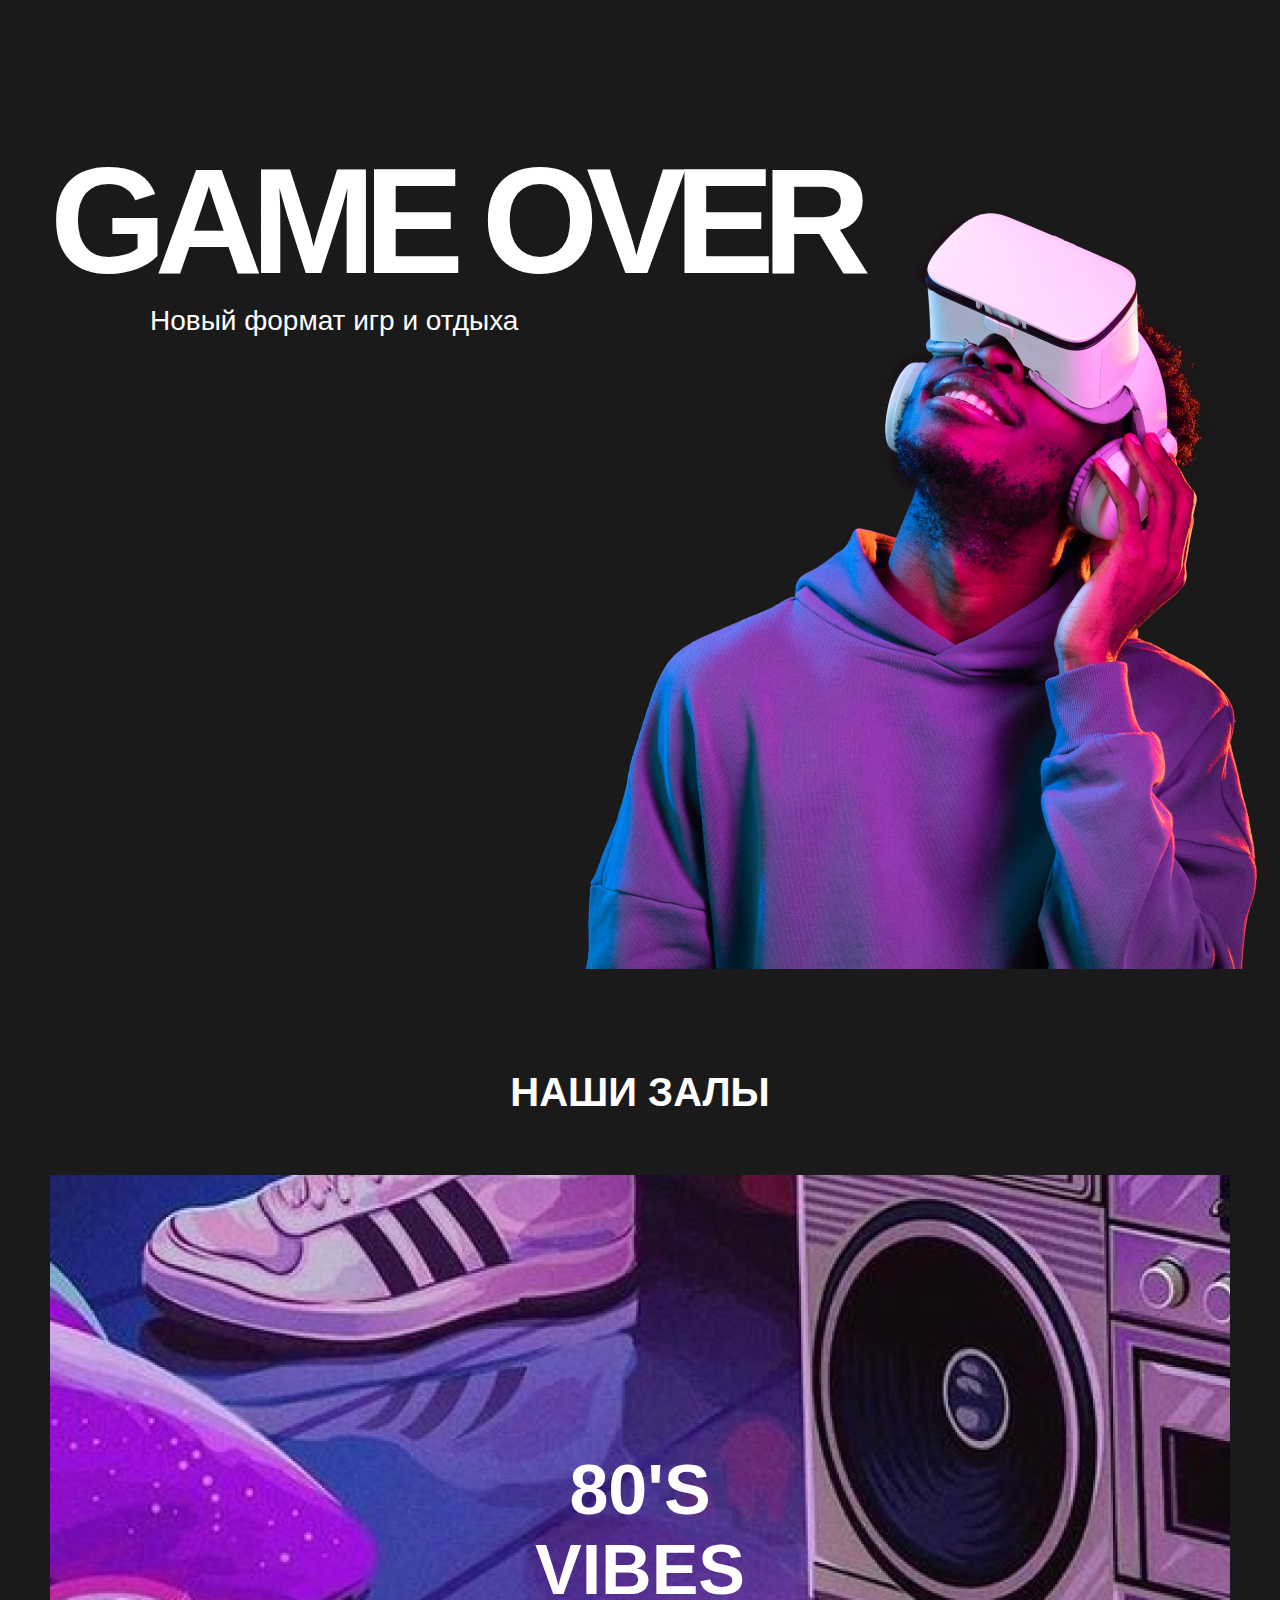
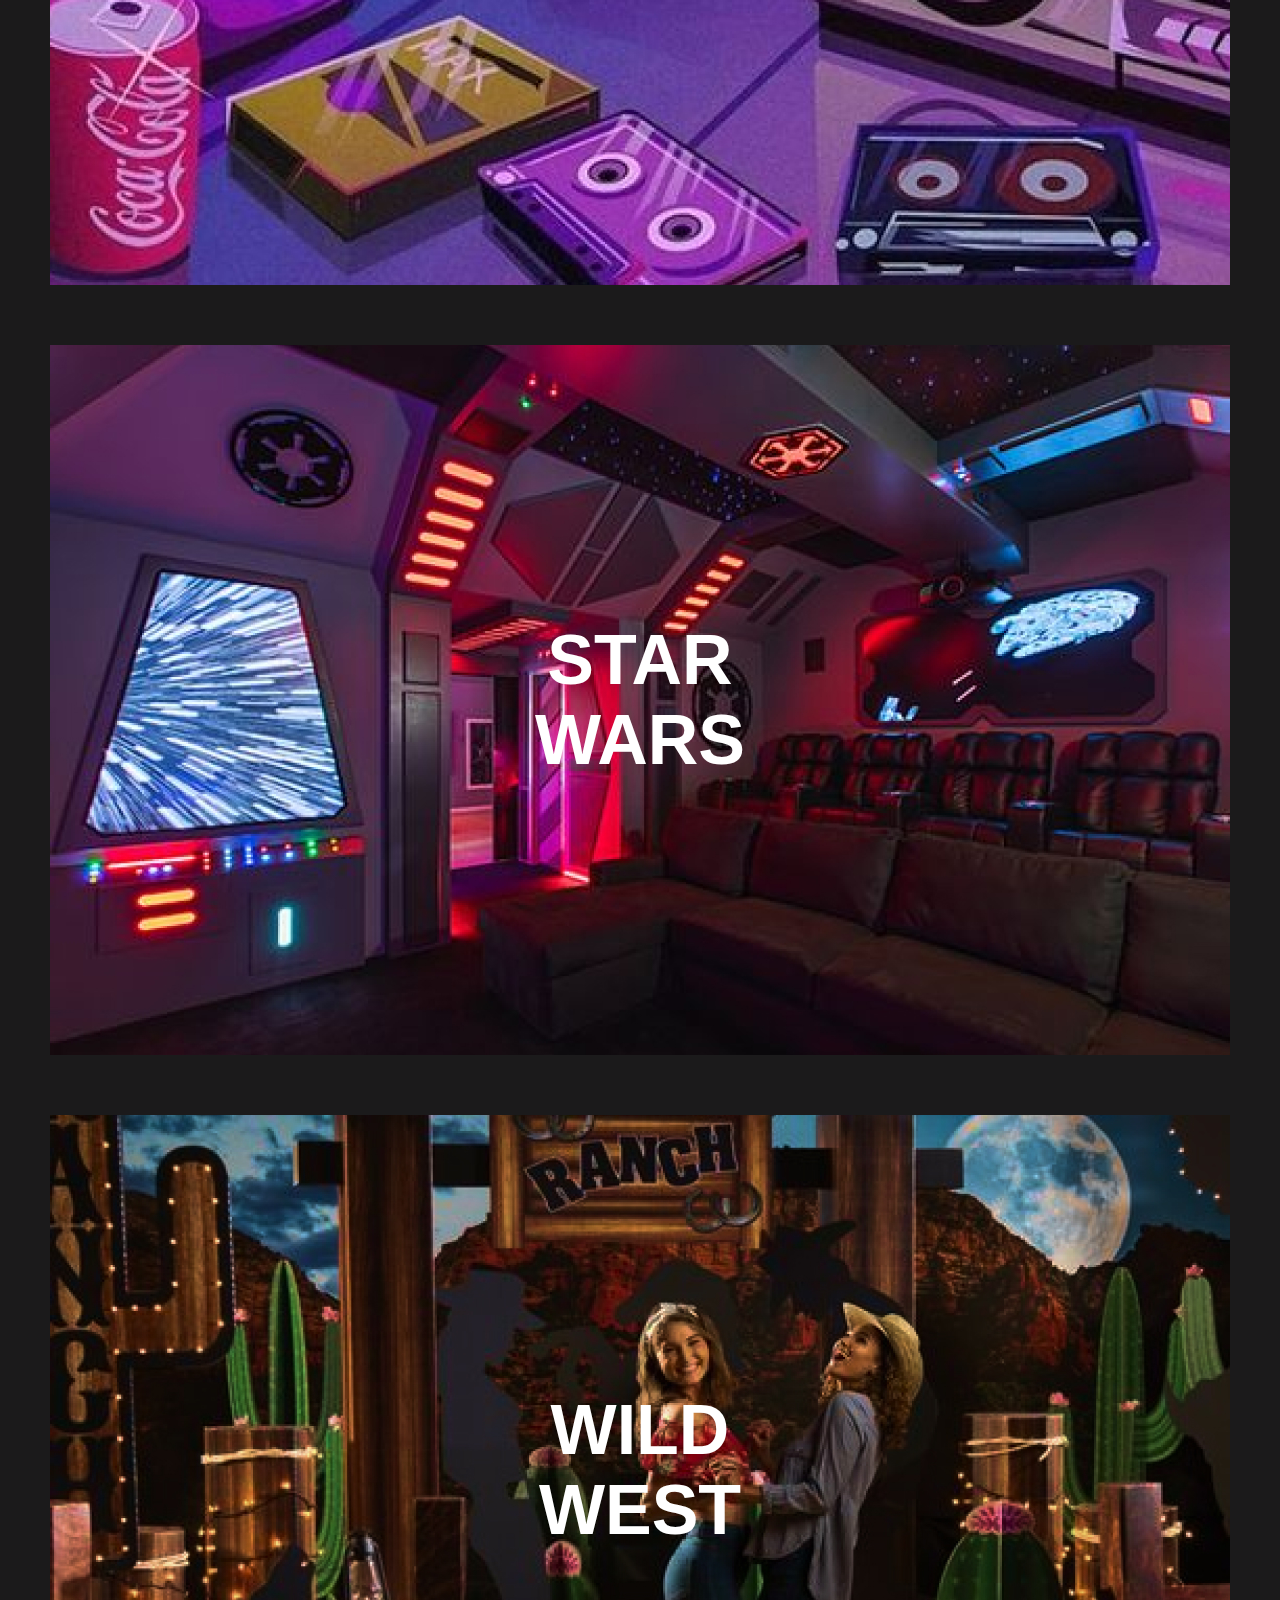
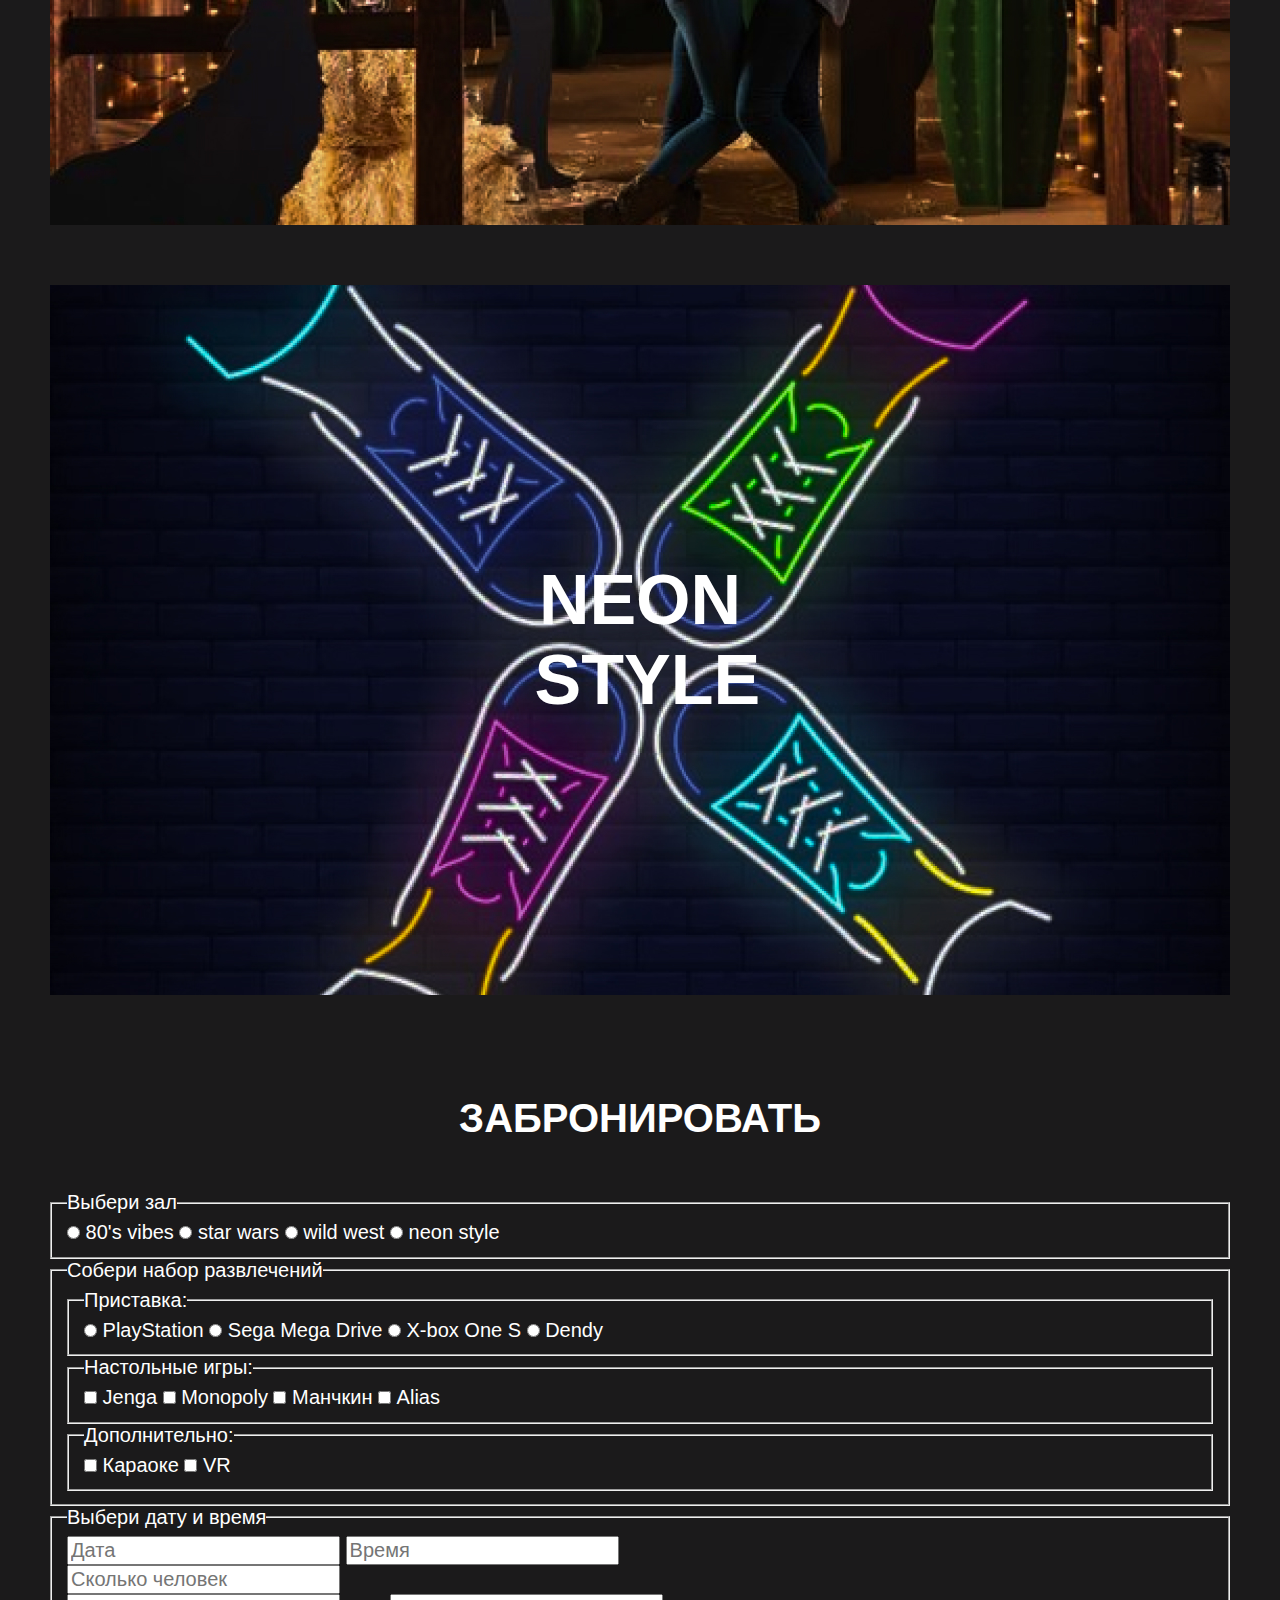
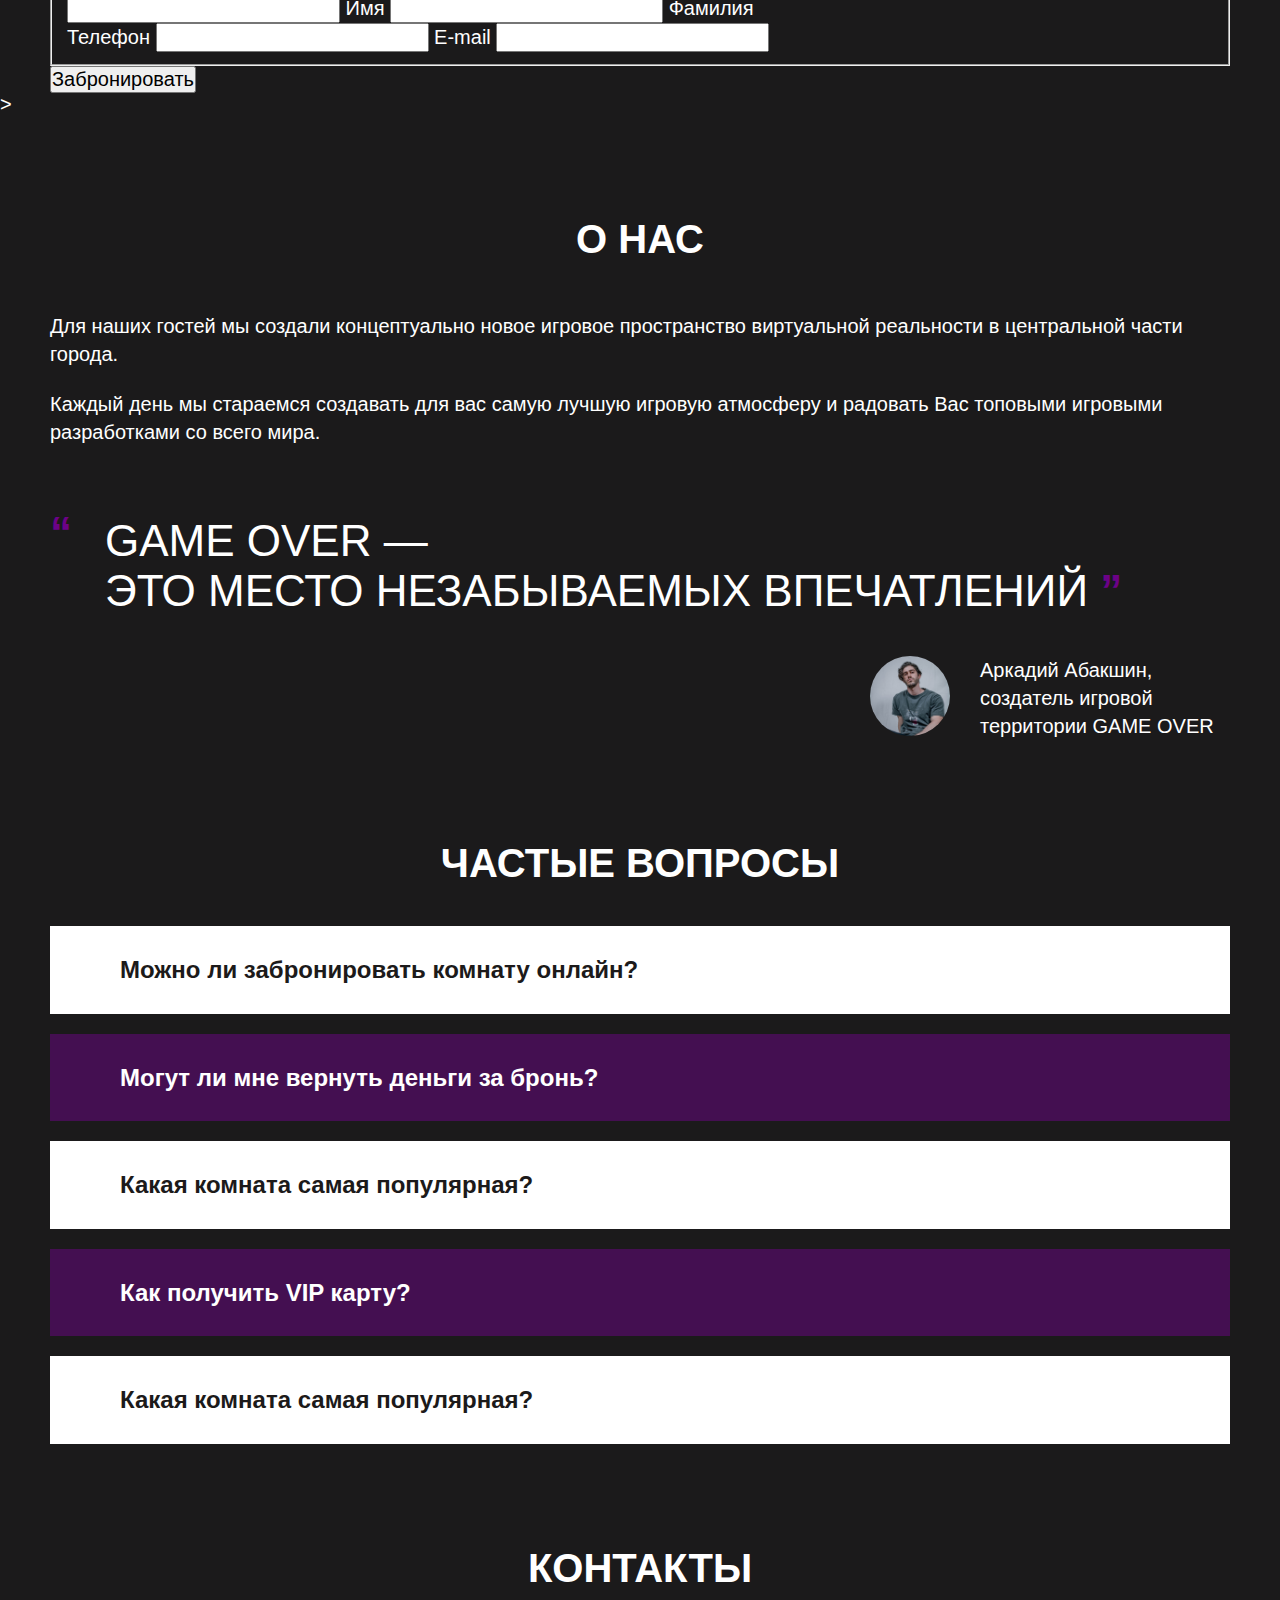
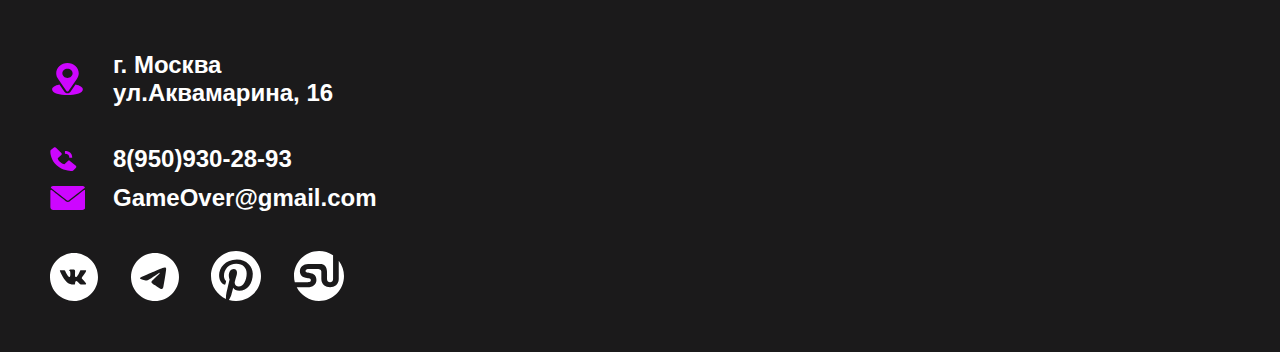
==== index.html @ e0db53df "add files" ====
<!DOCTYPE html>
<html lang="ru">

<head>
    <meta charset="UTF-8">
    <meta http-equiv="X-UA-Compatible" content="IE=edge">
    <meta name="viewport" content="width=device-width, initial-scale=1.0">
    <link rel="icon" type="image/svg+xml" href="assets/img/icon.svg">
    <link rel="icon" type="image/png" href="assets/img/icon.png">
    <title>Game Over</title>
    <link rel="stylesheet" href="styles/index.css">
</head>

<body class="body">  
        <main>
            <section class="section">
                <div class="container hero">
                <h1 class="hero-title">Game Over</h1>
                <p class="text text-hero">Новый формат игр и отдыха</p>
            </div>
        </section>

            <section class="section">
                <div class="container">
                <h2 class="subtitle">Наши залы</h2>
                <ol class="list-halls">
                    <li class="list-halls-item list-item-vibes">
                        <p class="text hall-title">80's vibes</p>
                    </li>
                    <li class="list-halls-item list-item-starwars">
                        <p class="text hall-title"> Star wars</p>
                    </li>
                    <li class="list-halls-item list-item-wildwest">
                        <p class="text hall-title">Wild west </p>
                    </li>
                    <li class="list-halls-item list-item-neonstyle">
                        <p class="text hall-title">Neon style</p>
                    </li>
                </ol>
            </div>
            </section>

            <section class="section">
                <div class="container">
                <h2 class="subtitle subtitle-reserve">Забронировать</h2>
                <form action="https://jsonplaceholder.typicode.com/posts">
                    <fieldset>
                        <legend>Выбери зал</legend>

                        <input type="radio" name="halls" id="hall-1" value="80s-vibes">
                        <label for="hall-1">80's vibes</label>

                        <input type="radio" name="halls" id="hall-2" value="star-wars">
                        <label for="hall-2">star wars</label>

                        <input type="radio" name="halls" id="hall-3" value="wild-west">
                        <label for="hall-3">wild west </label>

                        <input type="radio" name="halls" id="hall-4" value="neon-style">
                        <label for="hall-4">neon style</label>
                    </fieldset>

                    <fieldset>
                        <legend>Собери набор развлечений</legend>
                        <fieldset>
                            <legend>Приставка:</legend>
                            <input type="radio" name="game-console" id="PS" value="PS">
                            <label for="PS">PlayStation</label>

                            <input type="radio" name="game-console" id="sega" value="sega">
                            <label for="sega">Sega Mega Drive</label>

                            <input type="radio" name="game-console" id="xbox" value="x-box">
                            <label for="xbox">X-box One S</label>

                            <input type="radio" name="game-console" id="dendy" value="dendy">
                            <label for="dendy">Dendy</label>
                        </fieldset>

                        <fieldset>
                            <legend>Настольные игры:</legend>
                            <input type="checkbox" name="table-games" id="jenga" value="jenga">
                            <label for="jenga">Jenga</label>

                            <input type="checkbox" name="table-games" id="monopoly" value="monopoly">
                            <label for="monopoly">Monopoly</label>

                            <input type="checkbox" name="table-games" id="manchkin" value="manchkin">
                            <label for="manchkin">Манчкин</label>

                            <input type="checkbox" name="table-games" id="alias" value="alias">
                            <label for="alias">Alias</label>
                        </fieldset>

                        <fieldset>
                            <legend>Дополнительно:</legend>
                            <input type="checkbox" name="entertainment" id="karaoke" value="karaoke">
                            <label for="karaoke">Караоке</label>

                            <input type="checkbox" name="entertainment" id="vr" value="vr">
                            <label for="vr">VR</label>
                        </fieldset>
                    </fieldset>

                    <fieldset>
                        <legend>Выбери дату и время</legend>
                        <div>
                            <input type="text" name="reserve-date" placeholder="Дата" required>
                            <input type="text" name="reserve-time" placeholder="Время" required>
                        </div>

                        <div>
                            <input type="number" name="number" placeholder="Сколько человек" required>
                        </div>

                        <div>
                            <input type="text" name="name" id="name-field" required>
                            <label for="name-field">Имя</label>

                            <input type="text" name="surname" id="surname-field" required>
                            <label for="surname-field">Фамилия</label>
                        </div>

                        <div>
                            <label for="phone-field">Телефон</label>
                            <input type="tel" name="phone" id="phone-field" required>
                            <label for="email-field">E-mail</label>
                            <input type="email" name="email" id="email-field">
                        </div>

                    </fieldset>
                    <button type="submit">Забронировать</button>
                </form>
            </div>>
            </section>

            <section class="section">
                <div class="container">
                <div class="info-about">
                <h2 class="subtitle subtitle-about">О нас</h2>
                <p class="text text-about">Для наших гостей мы создали концептуально новое игровое пространство
                    виртуальной реальности в
                    центральной части города.
                </p>
                <p class="text text-about">Каждый день мы стараемся создавать для вас самую лучшую игровую атмосферу и
                    радовать Вас топовыми
                    игровыми разработками со всего мира.
                </p>
                </div>

                <blockquote class="blockquote">
                    <p class="text text-quote"><q class="quote">GAME OVER &mdash;
это место незабываемых впечатлений</q></p>
                    <figure class="cite">
                        <img class="img-man" src="img/boss.jpg" alt="мужчина">   
                        <figcaption class="text man-text">Аркадий Абакшин, создатель игровой территории GAME OVER</figcaption>
                    </figure>
                </blockquote>
            </div>
            </section>

            <section class="section">
                <div class="container">
                <h2 class="subtitle subtitle-questions">Частые вопросы</h2>
                <ul class="questions-list">
                    <li class="questions-item">Можно ли забронировать комнату онлайн?</li>
                    <li class="questions-item">Могут ли мне вернуть деньги за бронь?</li>
                    <li class="questions-item">Какая комната самая популярная?</li>
                    <li class="questions-item">Как получить VIP карту?</li>
                    <li class="questions-item">Какая комната самая популярная?</li>
                </ul>
            </div>
            </section>
        </main>

        <footer class="section footer">
            <div class="container">
            <h2 class="subtitle">Контакты</h2>
            <adress class="contacts-info">
                    <p class="contacts-block contacts-block-adress">г. Москва ул.Аквамарина, 16</p>
                    <p class="contacts-block contacts-block-tel">
                        <a class="link-adress" href="tel:89509302893">8(950)930-28-93</a>
                    </p>
                    <p class="contacts-block contacts-block-mail ">
                        <a class="link-adress" href="mailto:GameOver@gmail.com">GameOver@gmail.com</a>
                    </p>
            </adress>

            <nav>
                <ul class="nav-list">
                    <li class="nav-list-item">
                        <a class="nav-link" href="http://vk.com"><img class="nav-img" src="img/vk.svg" alt="значок vk"></a>
                    </li>

                    <li class="nav-list-item">
                        <a href="http://tg.com"><img class="nav-img"  src="img/telegram.svg" alt="значок telegram"></a>
                    </li>

                    <li class="nav-list-item">
                        <a href="http://pinterst.com"><img class="nav-img"  src="img/pinterest.svg" alt="значок pinterest"></a>
                    </li>

                    <li class="nav-list-item">
                        <a href="http://stumbleupon.com"><img class=" nav-img" src="img/stumbleupon.svg" alt="значок stumbleupon"></a>
                    </li>
                </ul>
            </nav>
        </div>
        </footer>
</body>
</html>
---- styles/index.css ----
@import "../styles/style.css";
@import "../styles/faq.css";
@import "../styles/section-main.css";
@import "../styles/section-halls.css";
@import "../styles/section-about.css";
@import "../styles/section-contacts.css";
@import "../styles/section-reserve.css";
@import "../styles/normalize.css";
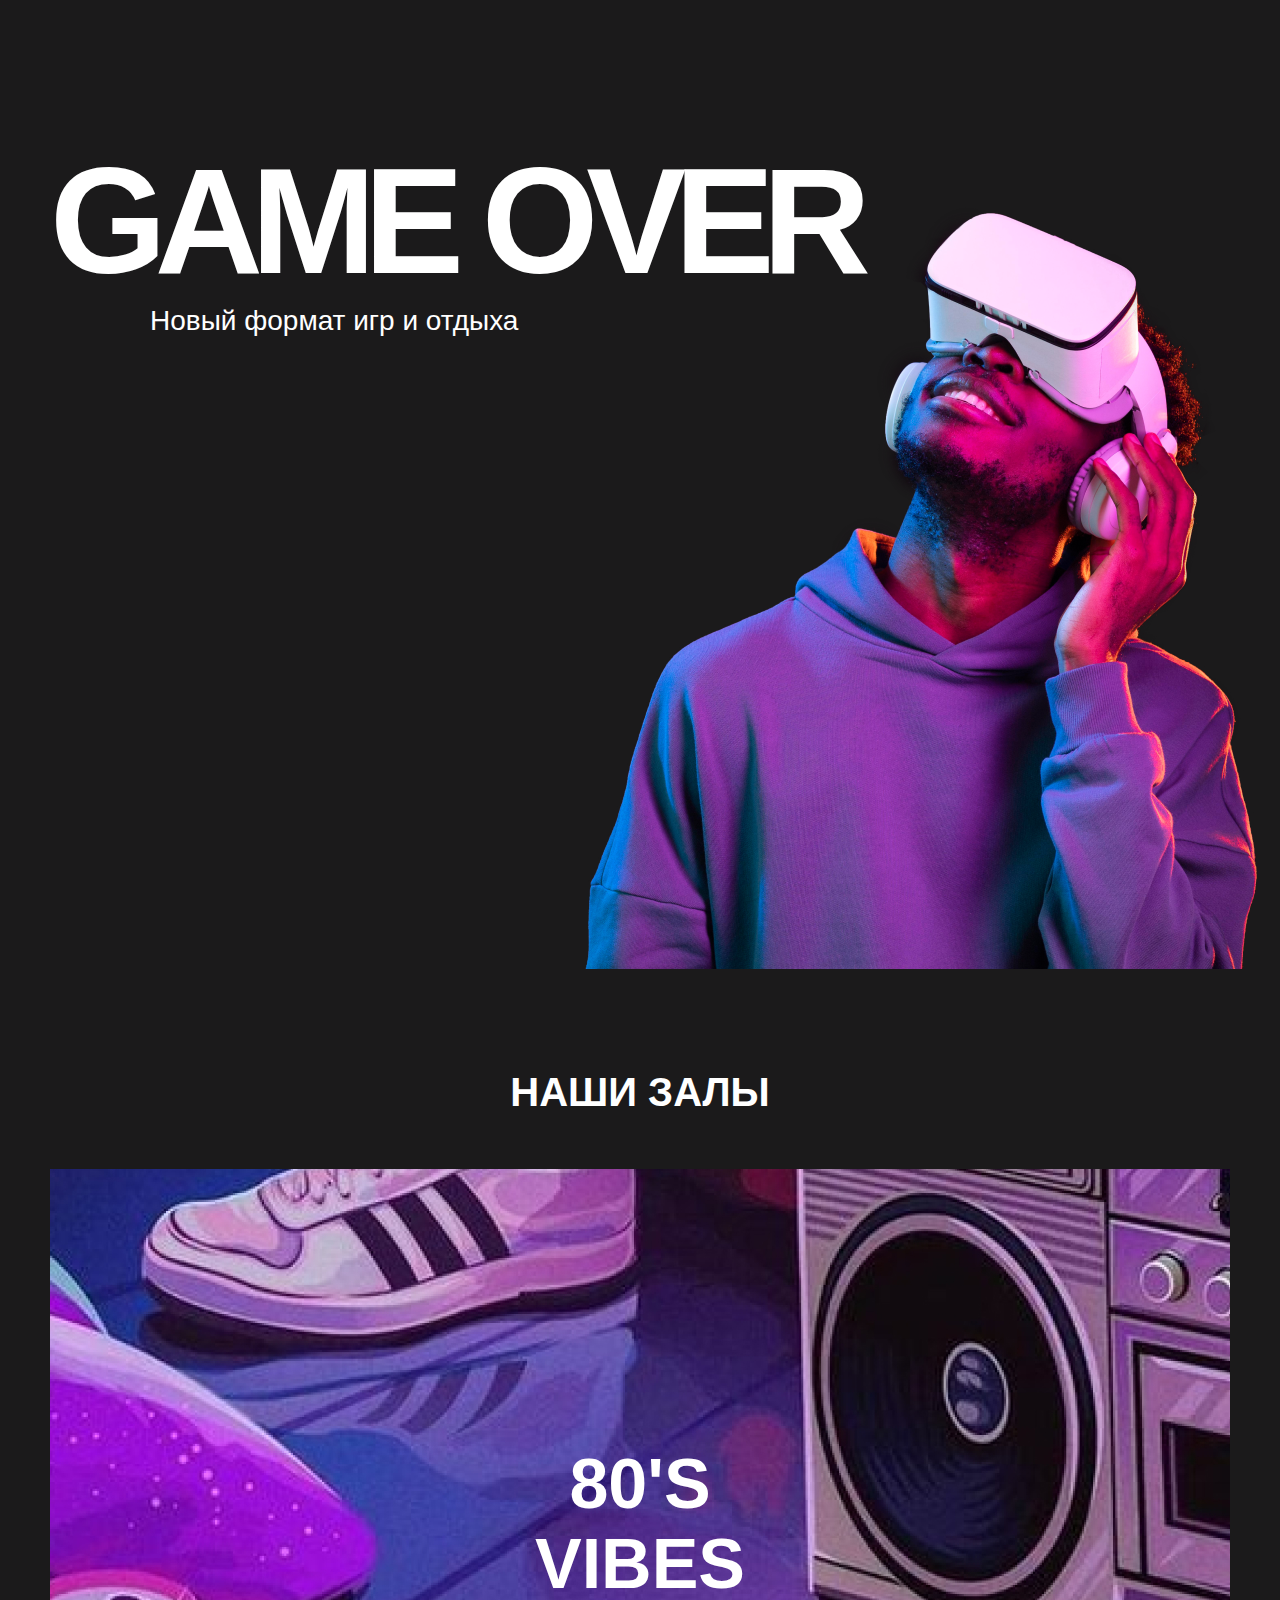
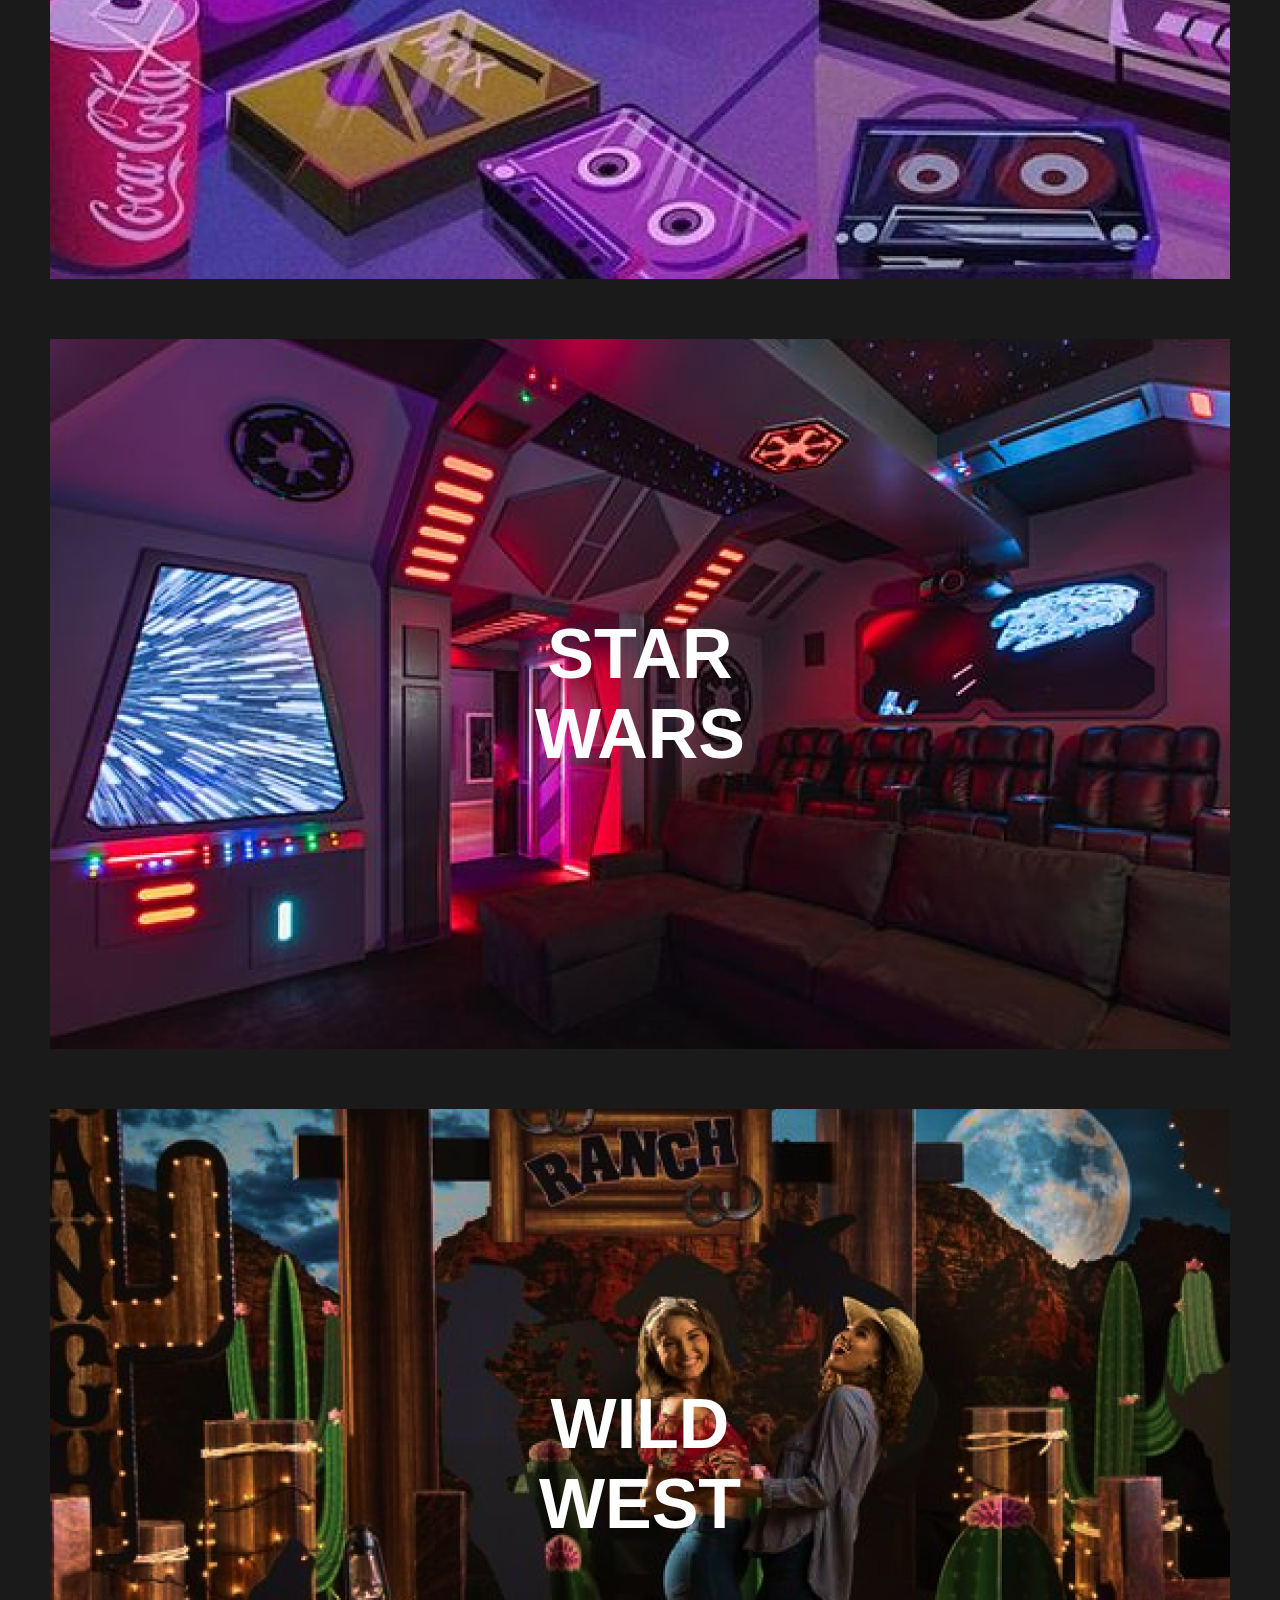
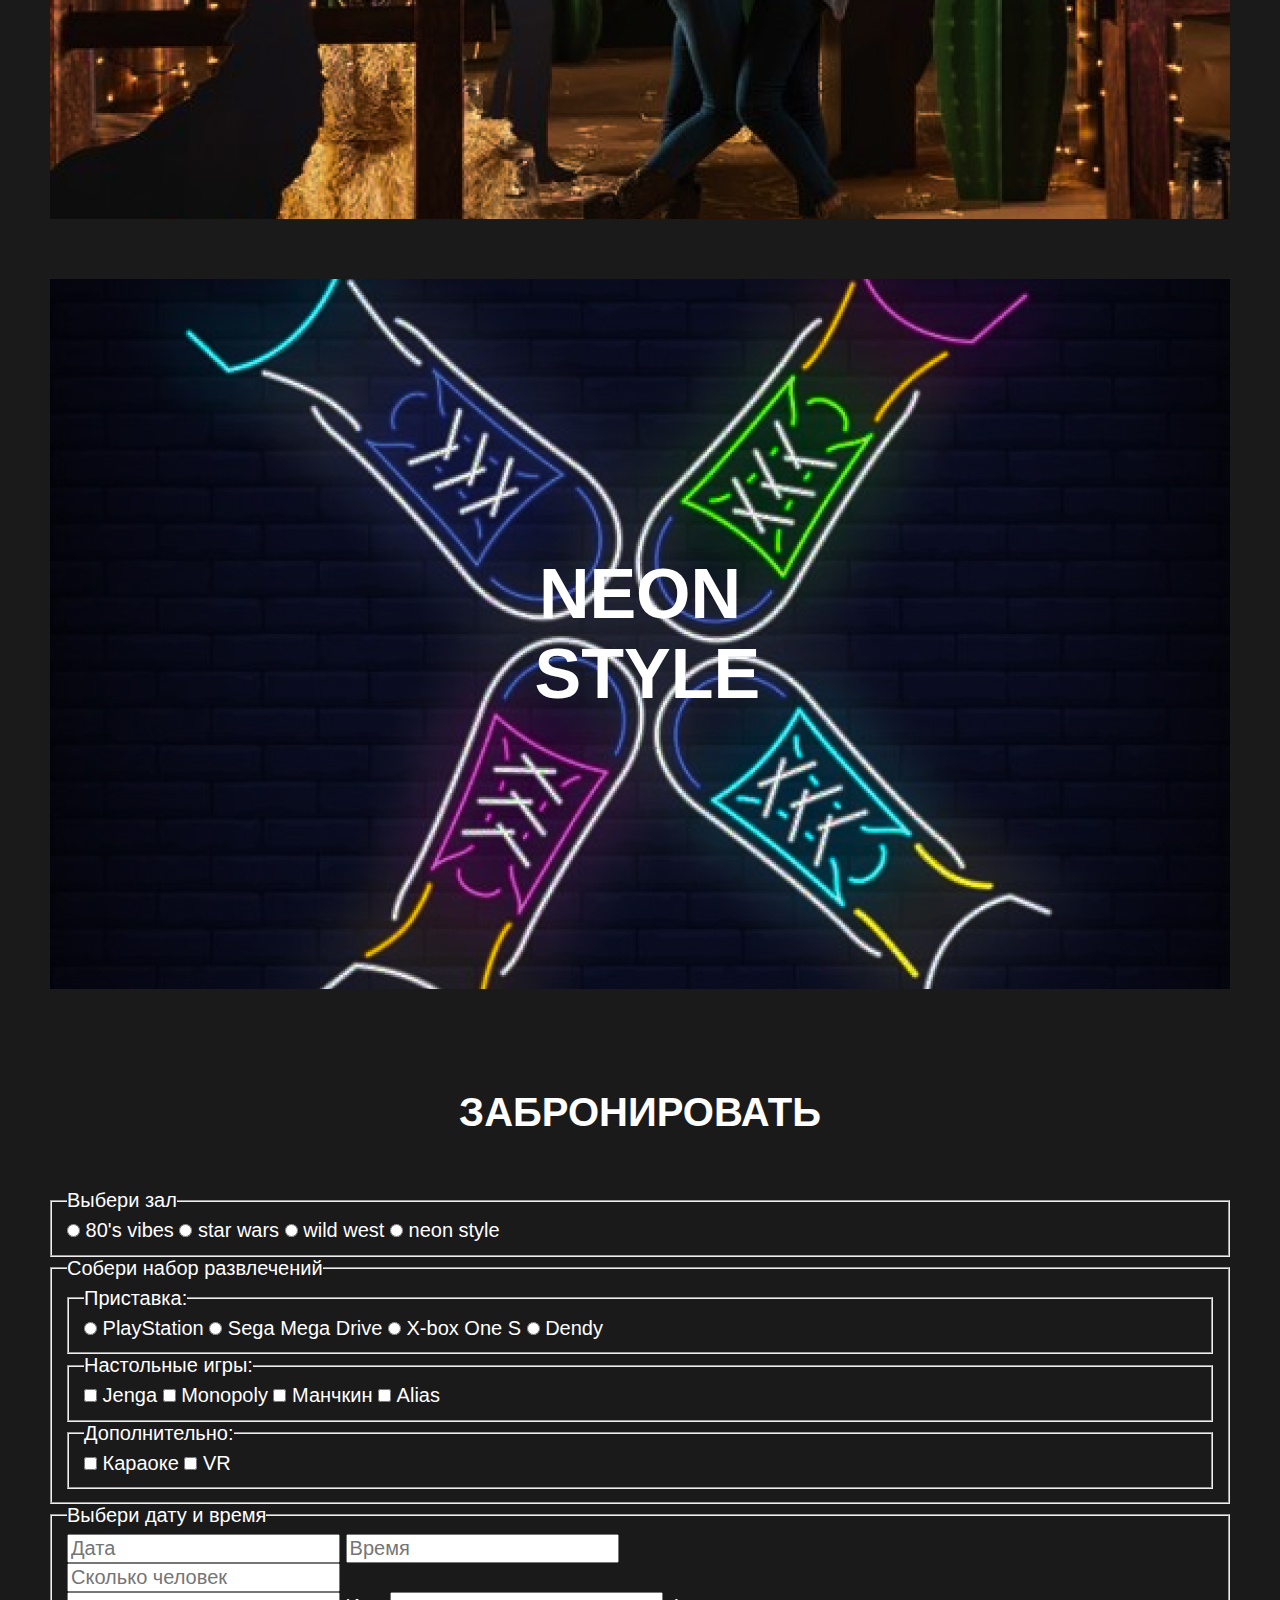
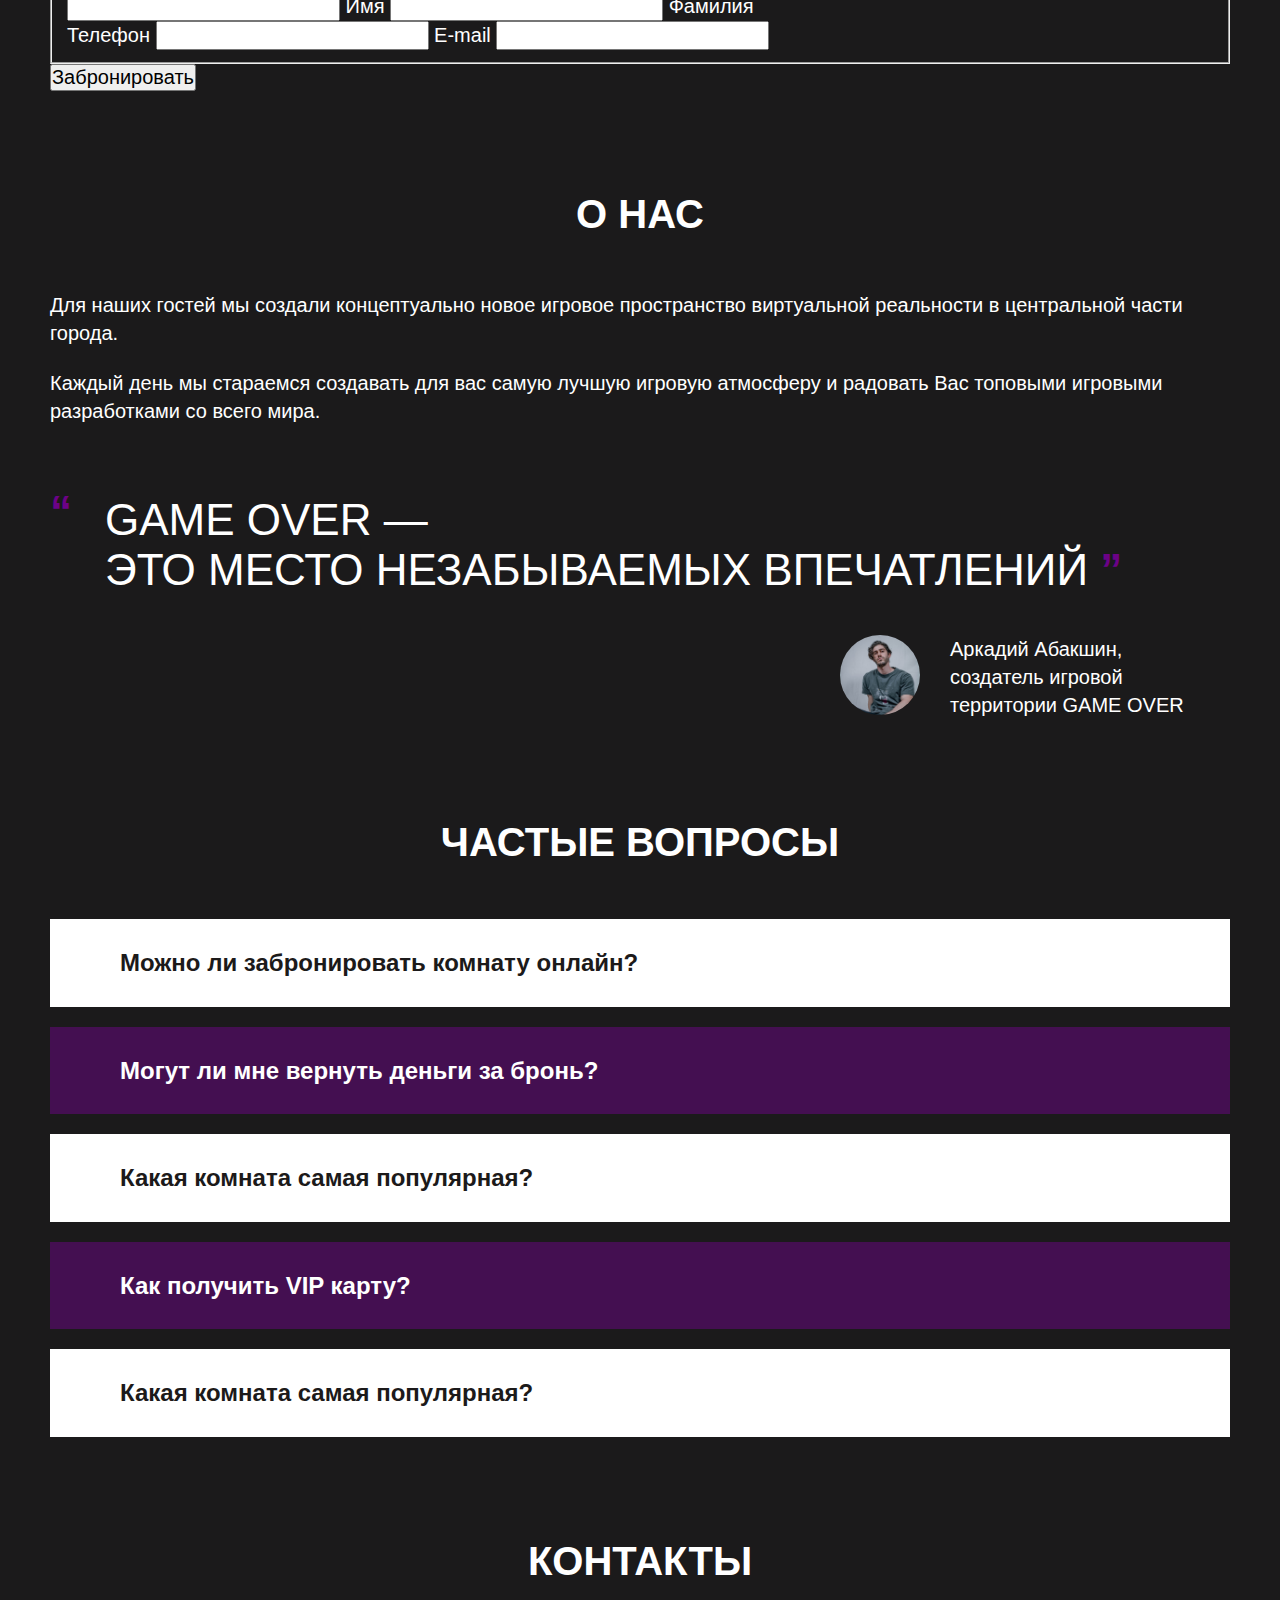
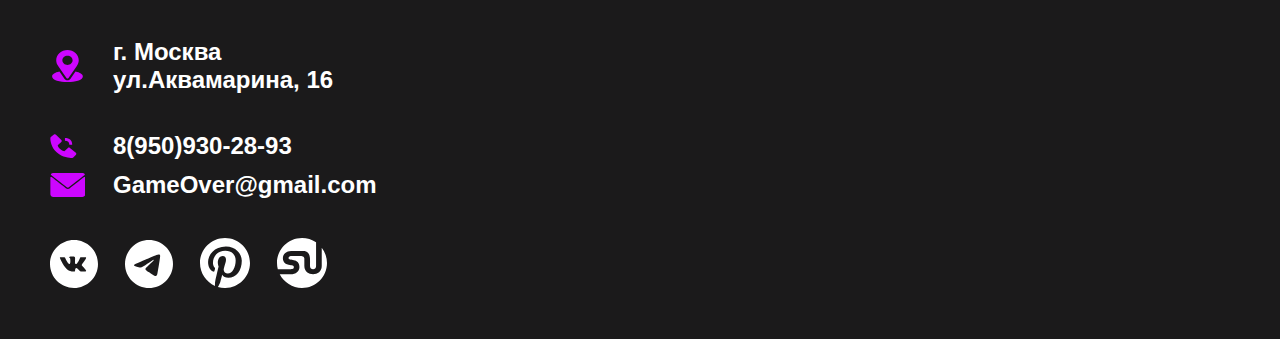
==== commit 4556e92d: "add files" ====
--- a/index.html
+++ b/index.html
@@ -11,41 +11,41 @@
     <link rel="stylesheet" href="styles/index.css">
 </head>
 
-<body class="body">  
-        <main>
-            <section class="section">
-                <div class="container hero">
-                <h1 class="hero-title">Game Over</h1>
-                <p class="text text-hero">Новый формат игр и отдыха</p>
-            </div>
-        </section>
-
-            <section class="section">
-                <div class="container">
-                <h2 class="subtitle">Наши залы</h2>
-                <ol class="list-halls">
-                    <li class="list-halls-item list-item-vibes">
-                        <p class="text hall-title">80's vibes</p>
-                    </li>
-                    <li class="list-halls-item list-item-starwars">
-                        <p class="text hall-title"> Star wars</p>
-                    </li>
-                    <li class="list-halls-item list-item-wildwest">
-                        <p class="text hall-title">Wild west </p>
-                    </li>
-                    <li class="list-halls-item list-item-neonstyle">
-                        <p class="text hall-title">Neon style</p>
+<body class="body">
+    <main>
+        <section class="section hero">
+            <div class="container hero__container">
+                <h1 class="hero__title">Game Over</h1>
+                <p class="hero__text">Новый формат игр и отдыха</p>
+            </div>
+        </section>
+
+        <section class="section halls">
+            <div class="container">
+                <h2 class="section__title">Наши залы</h2>
+                <ol class="halls__list">
+                    <li class="halls__item halls__item--image--vibes">
+                        <p class="text halls__text">80's vibes</p>
+                    </li>
+                    <li class="halls__item halls__item--image--starwars">
+                        <p class="text halls__text"> Star wars</p>
+                    </li>
+                    <li class="halls__item halls__item--image--wildwest">
+                        <p class="text halls__text">Wild west </p>
+                    </li>
+                    <li class="halls__item halls__item--image--neonstyle">
+                        <p class="text halls__text">Neon style</p>
                     </li>
                 </ol>
             </div>
-            </section>
-
-            <section class="section">
-                <div class="container">
-                <h2 class="subtitle subtitle-reserve">Забронировать</h2>
-                <form action="https://jsonplaceholder.typicode.com/posts">
-                    <fieldset>
-                        <legend>Выбери зал</legend>
+        </section>
+
+        <section class="section reserve">
+            <div class="container">
+                <h2 class="section__title reserve__title">Забронировать</h2>
+                <form class="reserve-form" action="https://jsonplaceholder.typicode.com/posts">
+                    <fieldset class="reserve-form__item">
+                        <legend class="reserve-form__title">Выбери зал</legend>
 
                         <input type="radio" name="halls" id="hall-1" value="80s-vibes">
                         <label for="hall-1">80's vibes</label>
@@ -60,10 +60,10 @@
                         <label for="hall-4">neon style</label>
                     </fieldset>
 
-                    <fieldset>
-                        <legend>Собери набор развлечений</legend>
-                        <fieldset>
-                            <legend>Приставка:</legend>
+                    <fieldset class="reserve-form__item">
+                        <legend class="reserve-form__title form-box">Собери набор развлечений</legend>
+                        <fieldset class="form-box__item">
+                            <legend class="form-box__title">Приставка:</legend>
                             <input type="radio" name="game-console" id="PS" value="PS">
                             <label for="PS">PlayStation</label>
 
@@ -77,8 +77,8 @@
                             <label for="dendy">Dendy</label>
                         </fieldset>
 
-                        <fieldset>
-                            <legend>Настольные игры:</legend>
+                        <fieldset class="form-box__item">
+                            <legend class="form-box__title">Настольные игры:</legend>
                             <input type="checkbox" name="table-games" id="jenga" value="jenga">
                             <label for="jenga">Jenga</label>
 
@@ -92,8 +92,8 @@
                             <label for="alias">Alias</label>
                         </fieldset>
 
-                        <fieldset>
-                            <legend>Дополнительно:</legend>
+                        <fieldset class="form-box__item">
+                            <legend class="form-box__title">Дополнительно:</legend>
                             <input type="checkbox" name="entertainment" id="karaoke" value="karaoke">
                             <label for="karaoke">Караоке</label>
 
@@ -102,18 +102,18 @@
                         </fieldset>
                     </fieldset>
 
-                    <fieldset>
-                        <legend>Выбери дату и время</legend>
-                        <div>
+                    <fieldset class="reserve-form__item">
+                        <legend class="reserve-form__title">Выбери дату и время</legend>
+                        <div class="reserve-form__field field--date-time">
                             <input type="text" name="reserve-date" placeholder="Дата" required>
                             <input type="text" name="reserve-time" placeholder="Время" required>
                         </div>
 
-                        <div>
+                        <div class="reserve-form__field field--amount-people">
                             <input type="number" name="number" placeholder="Сколько человек" required>
                         </div>
 
-                        <div>
+                        <div class="reserve-form__field field--name">
                             <input type="text" name="name" id="name-field" required>
                             <label for="name-field">Имя</label>
 
@@ -121,91 +121,96 @@
                             <label for="surname-field">Фамилия</label>
                         </div>
 
-                        <div>
+                        <div class="reserve-form__field field--contact">
                             <label for="phone-field">Телефон</label>
                             <input type="tel" name="phone" id="phone-field" required>
                             <label for="email-field">E-mail</label>
                             <input type="email" name="email" id="email-field">
                         </div>
-
                     </fieldset>
                     <button type="submit">Забронировать</button>
                 </form>
-            </div>>
-            </section>
-
-            <section class="section">
-                <div class="container">
-                <div class="info-about">
-                <h2 class="subtitle subtitle-about">О нас</h2>
-                <p class="text text-about">Для наших гостей мы создали концептуально новое игровое пространство
-                    виртуальной реальности в
-                    центральной части города.
-                </p>
-                <p class="text text-about">Каждый день мы стараемся создавать для вас самую лучшую игровую атмосферу и
-                    радовать Вас топовыми
-                    игровыми разработками со всего мира.
-                </p>
+            </div>
+        </section>
+
+        <section class="section about">
+            <div class="container">
+                <h2 class="section__title about__title">О нас</h2>
+                <div class="about__info">
+                    <p class="text">Для наших гостей мы создали концептуально новое игровое пространство
+                        виртуальной реальности в
+                        центральной части города.
+                    </p>
+                    <p class="text">Каждый день мы стараемся создавать для вас самую лучшую игровую атмосферу
+                        и
+                        радовать Вас топовыми
+                        игровыми разработками со всего мира.
+                    </p>
                 </div>
 
                 <blockquote class="blockquote">
-                    <p class="text text-quote"><q class="quote">GAME OVER &mdash;
+                    <p class="text blockquote__text"><q class="quote">GAME OVER &mdash;
 это место незабываемых впечатлений</q></p>
-                    <figure class="cite">
-                        <img class="img-man" src="img/boss.jpg" alt="мужчина">   
-                        <figcaption class="text man-text">Аркадий Абакшин, создатель игровой территории GAME OVER</figcaption>
+                    <figure class="blockquote__image-block">
+                        <img class="image-block__img" src="img/boss.jpg" alt="мужчина">
+                        <figcaption class="text image-block__text">Аркадий Абакшин, создатель игровой территории GAME OVER
+                        </figcaption>
                     </figure>
                 </blockquote>
             </div>
-            </section>
-
-            <section class="section">
-                <div class="container">
-                <h2 class="subtitle subtitle-questions">Частые вопросы</h2>
-                <ul class="questions-list">
-                    <li class="questions-item">Можно ли забронировать комнату онлайн?</li>
-                    <li class="questions-item">Могут ли мне вернуть деньги за бронь?</li>
-                    <li class="questions-item">Какая комната самая популярная?</li>
-                    <li class="questions-item">Как получить VIP карту?</li>
-                    <li class="questions-item">Какая комната самая популярная?</li>
+        </section>
+
+        <section class="section faq">
+            <div class="container">
+                <h2 class="section__title faq__title">Частые вопросы</h2>
+                <ul class="faq-list">
+                    <li class="faq-item">Можно ли забронировать комнату онлайн?</li>
+                    <li class="faq-item">Могут ли мне вернуть деньги за бронь?</li>
+                    <li class="faq-item">Какая комната самая популярная?</li>
+                    <li class="faq-item">Как получить VIP карту?</li>
+                    <li class="faq-item">Какая комната самая популярная?</li>
                 </ul>
             </div>
-            </section>
-        </main>
-
-        <footer class="section footer">
-            <div class="container">
-            <h2 class="subtitle">Контакты</h2>
-            <adress class="contacts-info">
-                    <p class="contacts-block contacts-block-adress">г. Москва ул.Аквамарина, 16</p>
-                    <p class="contacts-block contacts-block-tel">
-                        <a class="link-adress" href="tel:89509302893">8(950)930-28-93</a>
-                    </p>
-                    <p class="contacts-block contacts-block-mail ">
-                        <a class="link-adress" href="mailto:GameOver@gmail.com">GameOver@gmail.com</a>
-                    </p>
+        </section>
+    </main>
+
+    <footer class="section footer">
+        <div class="container">
+            <h2 class="section__title">Контакты</h2>
+            <adress class="footer__contacts contacts ">
+                <p class="contacts__block contacts__block--adress">г. Москва ул.Аквамарина, 16</p>
+                <p class="contacts__block contacts__block--tel">
+                    <a class="contacts__link" href="tel:89509302893">8(950)930-28-93</a>
+                </p>
+                <p class="contacts__block contacts__block--mail ">
+                    <a class="contacts__link" href="mailto:GameOver@gmail.com">GameOver@gmail.com</a>
+                </p>
             </adress>
 
-            <nav>
-                <ul class="nav-list">
-                    <li class="nav-list-item">
-                        <a class="nav-link" href="http://vk.com"><img class="nav-img" src="img/vk.svg" alt="значок vk"></a>
-                    </li>
-
-                    <li class="nav-list-item">
-                        <a href="http://tg.com"><img class="nav-img"  src="img/telegram.svg" alt="значок telegram"></a>
-                    </li>
-
-                    <li class="nav-list-item">
-                        <a href="http://pinterst.com"><img class="nav-img"  src="img/pinterest.svg" alt="значок pinterest"></a>
-                    </li>
-
-                    <li class="nav-list-item">
-                        <a href="http://stumbleupon.com"><img class=" nav-img" src="img/stumbleupon.svg" alt="значок stumbleupon"></a>
+            <nav class="footer__nav nav">
+                <ul class="nav__list">
+                    <li class="nav__item">
+                        <a class="nav__link" href="http://vk.com"><img class="nav__img" src="img/vk.svg"
+                                alt="значок vk"></a>
+                    </li>
+
+                    <li class="nav__item">
+                        <a class="nav__link" href="http://tg.com"><img class="nav-img" src="img/telegram.svg" alt="значок telegram"></a>
+                    </li>
+
+                    <li class="nav__item">
+                        <a class="nav__link" href="http://pinterst.com"><img class="nav-img" src="img/pinterest.svg"
+                                alt="значок pinterest"></a>
+                    </li>
+
+                    <li class="nav__item">
+                        <a class="nav__link" href="http://stumbleupon.com"><img class=" nav-img" src="img/stumbleupon.svg"
+                                alt="значок stumbleupon"></a>
                     </li>
                 </ul>
             </nav>
         </div>
-        </footer>
+    </footer>
 </body>
+
 </html>--- a/styles/index.css
+++ b/styles/index.css
@@ -1,8 +1,8 @@
 @import "../styles/style.css";
 @import "../styles/faq.css";
-@import "../styles/section-main.css";
-@import "../styles/section-halls.css";
-@import "../styles/section-about.css";
-@import "../styles/section-contacts.css";
-@import "../styles/section-reserve.css";
+@import "../styles/hero.css";
+@import "../styles/halls.css";
+@import "../styles/about.css";
+@import "../styles/footer.css";
+@import "../styles/reserve.css";
 @import "../styles/normalize.css";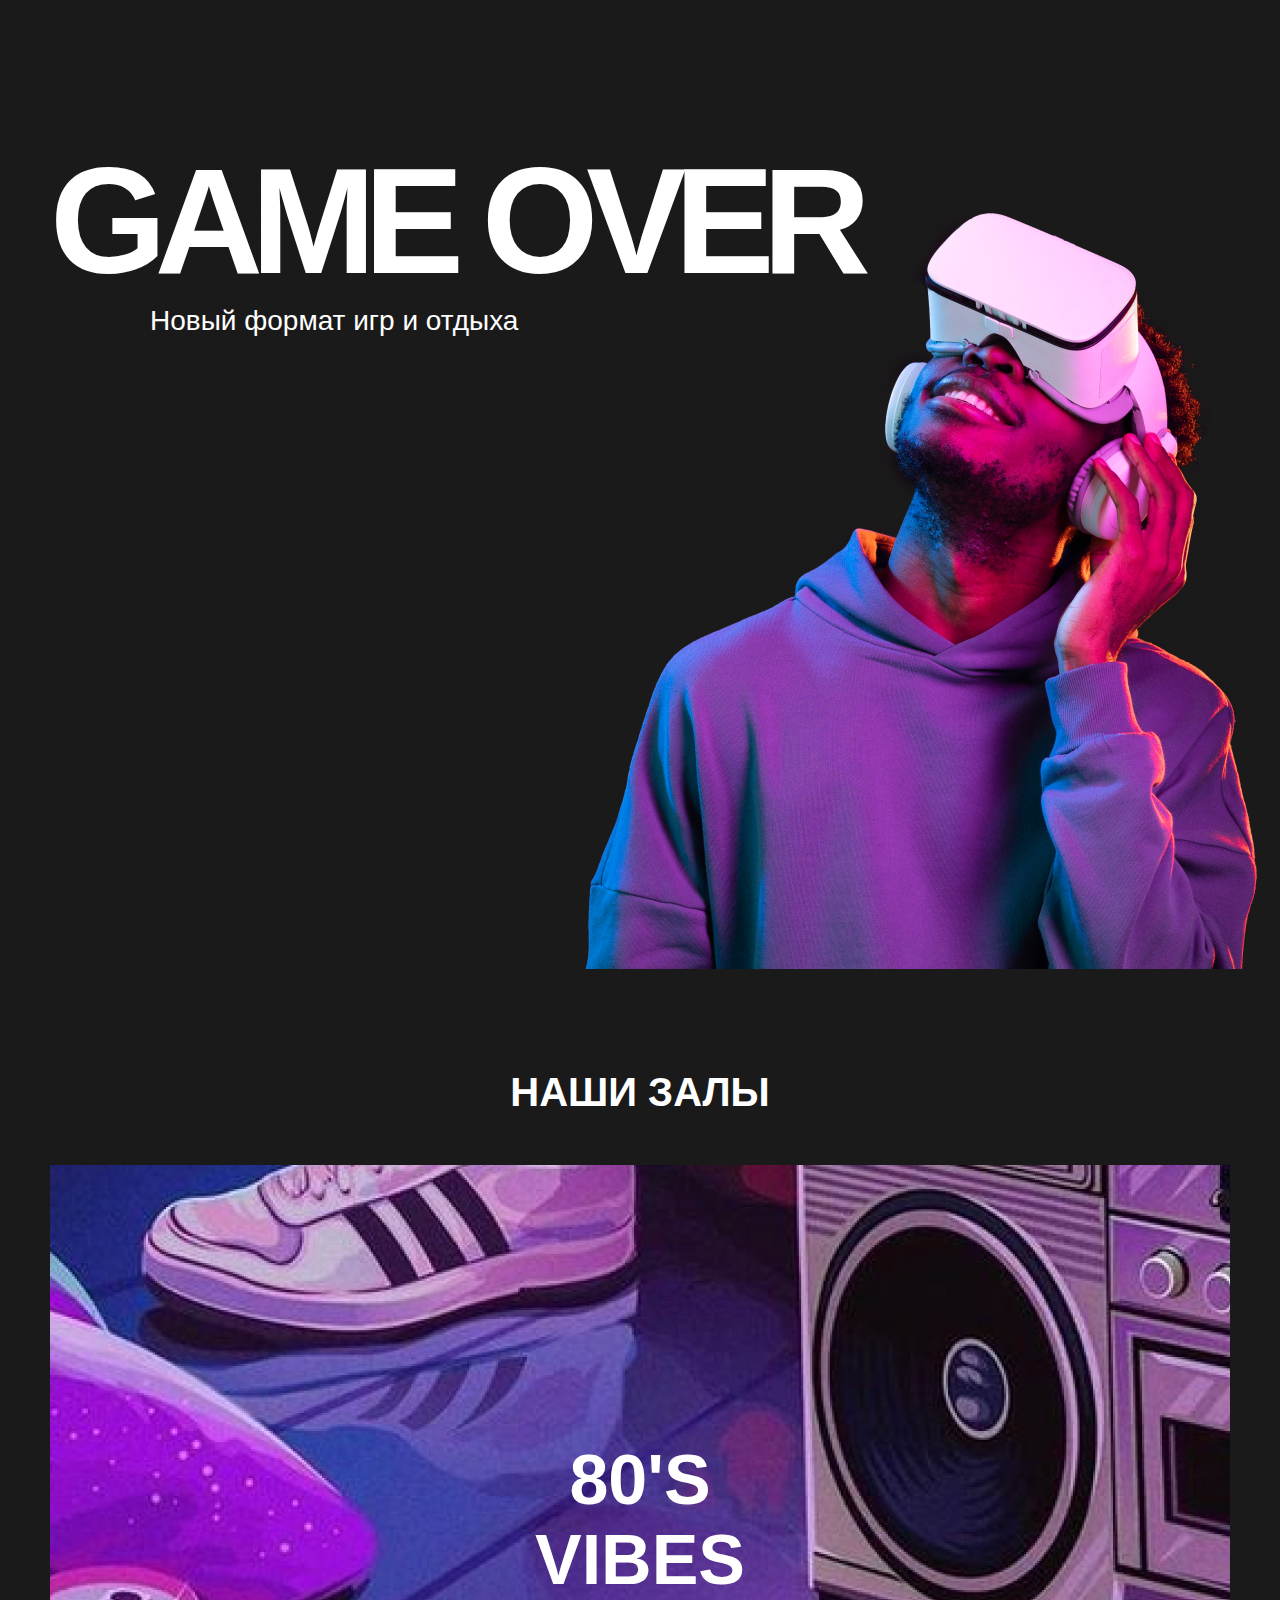
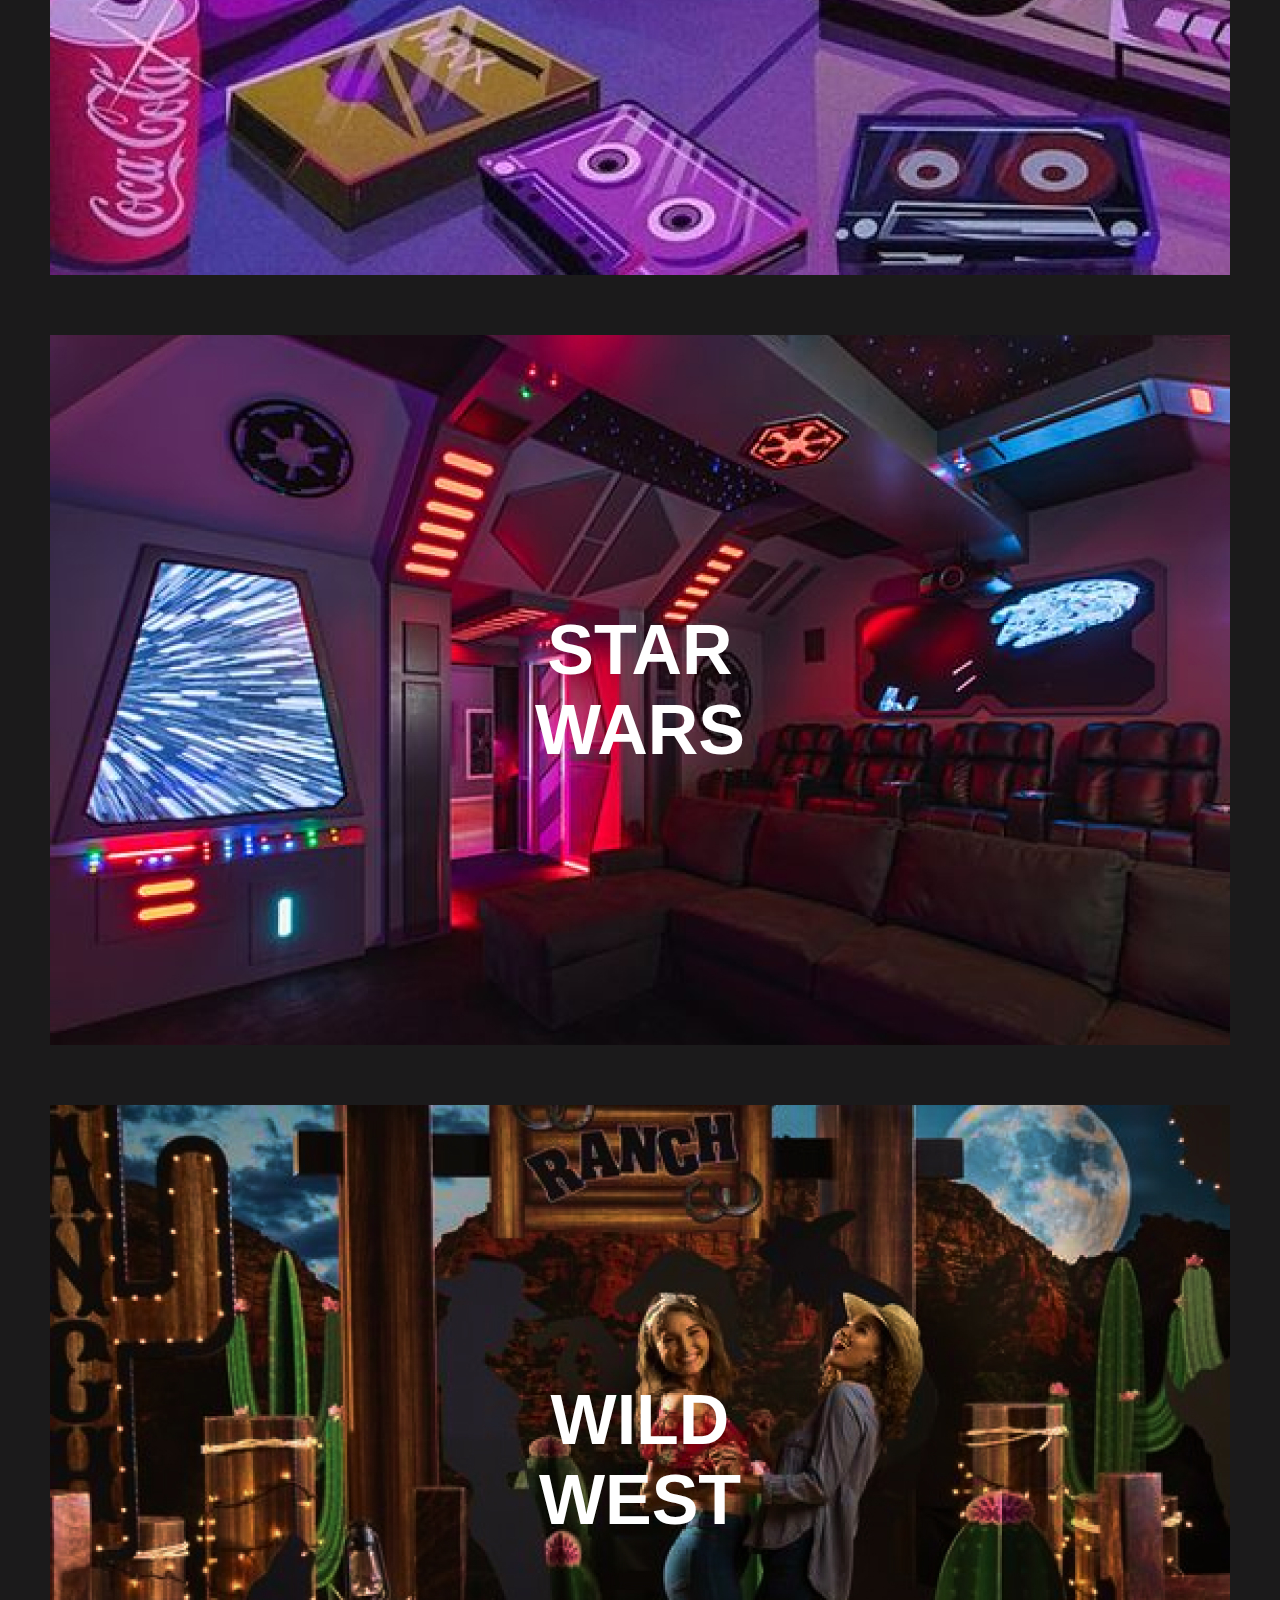
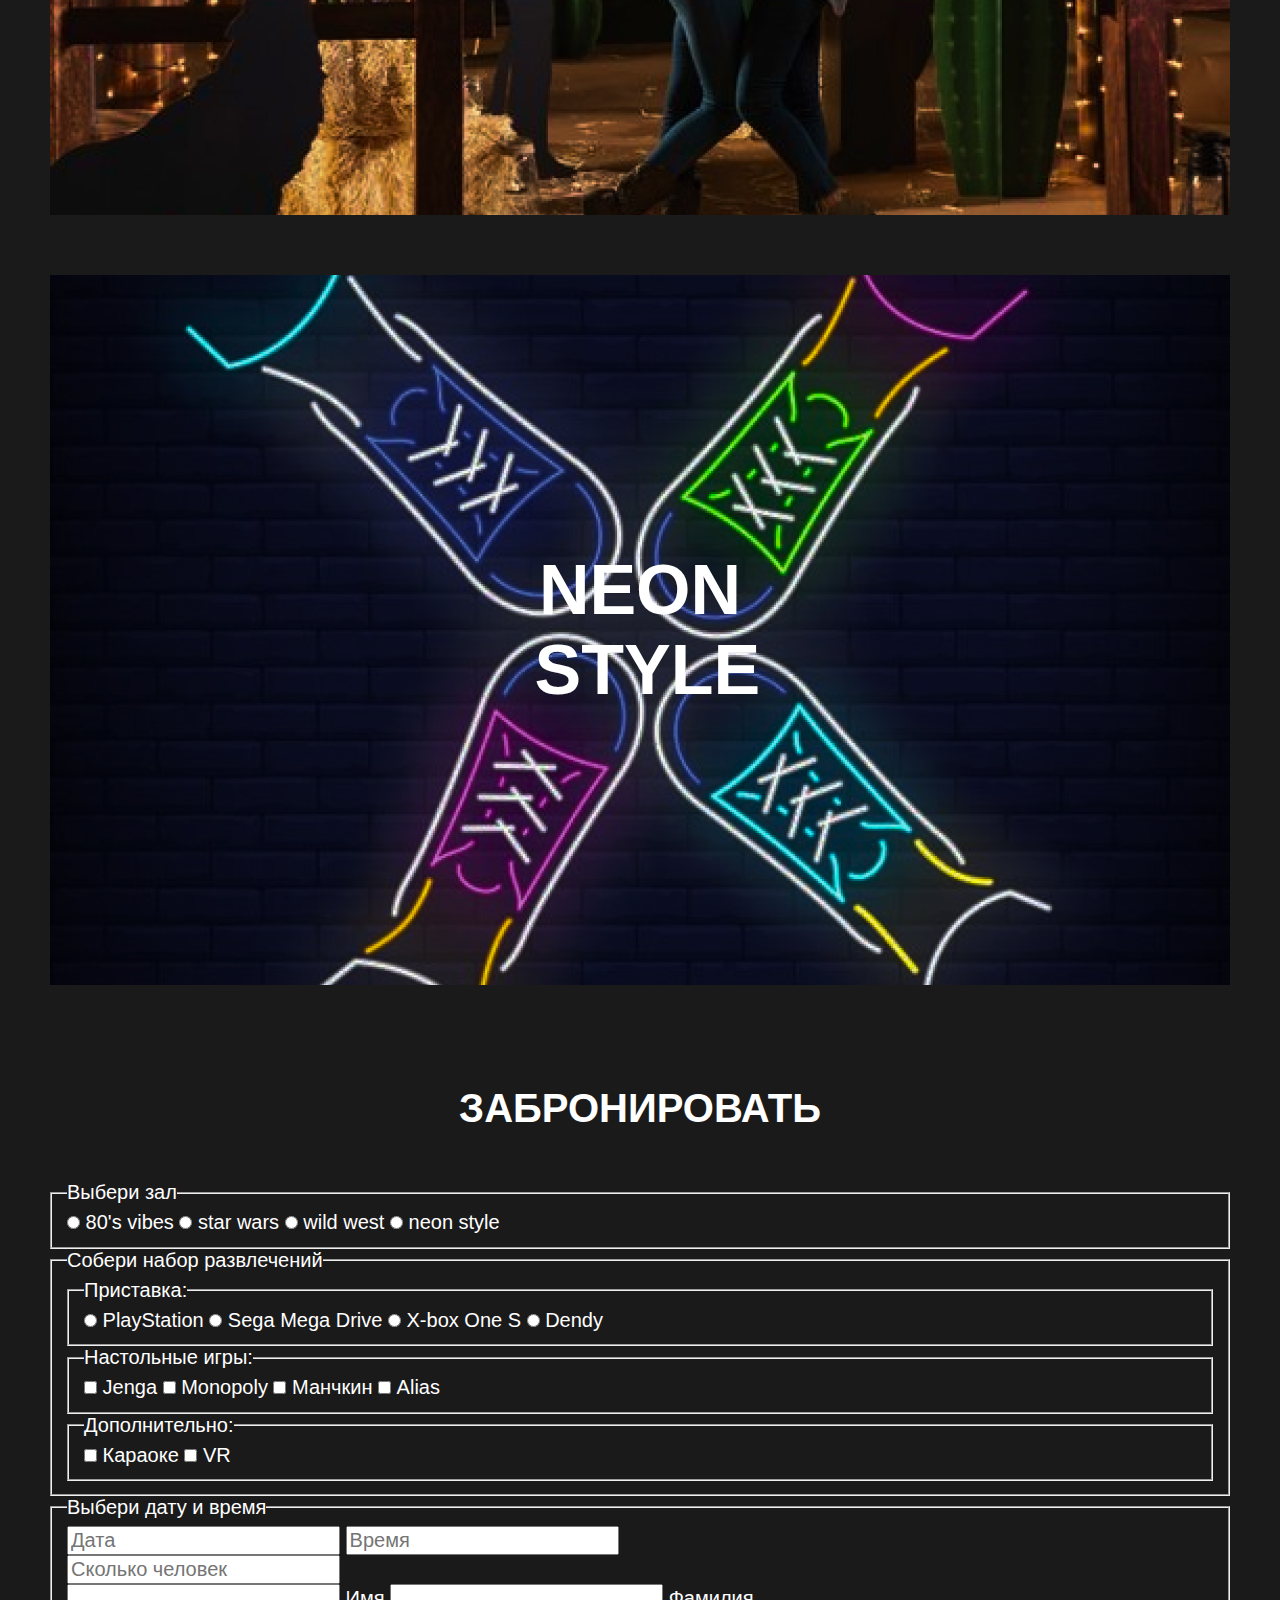
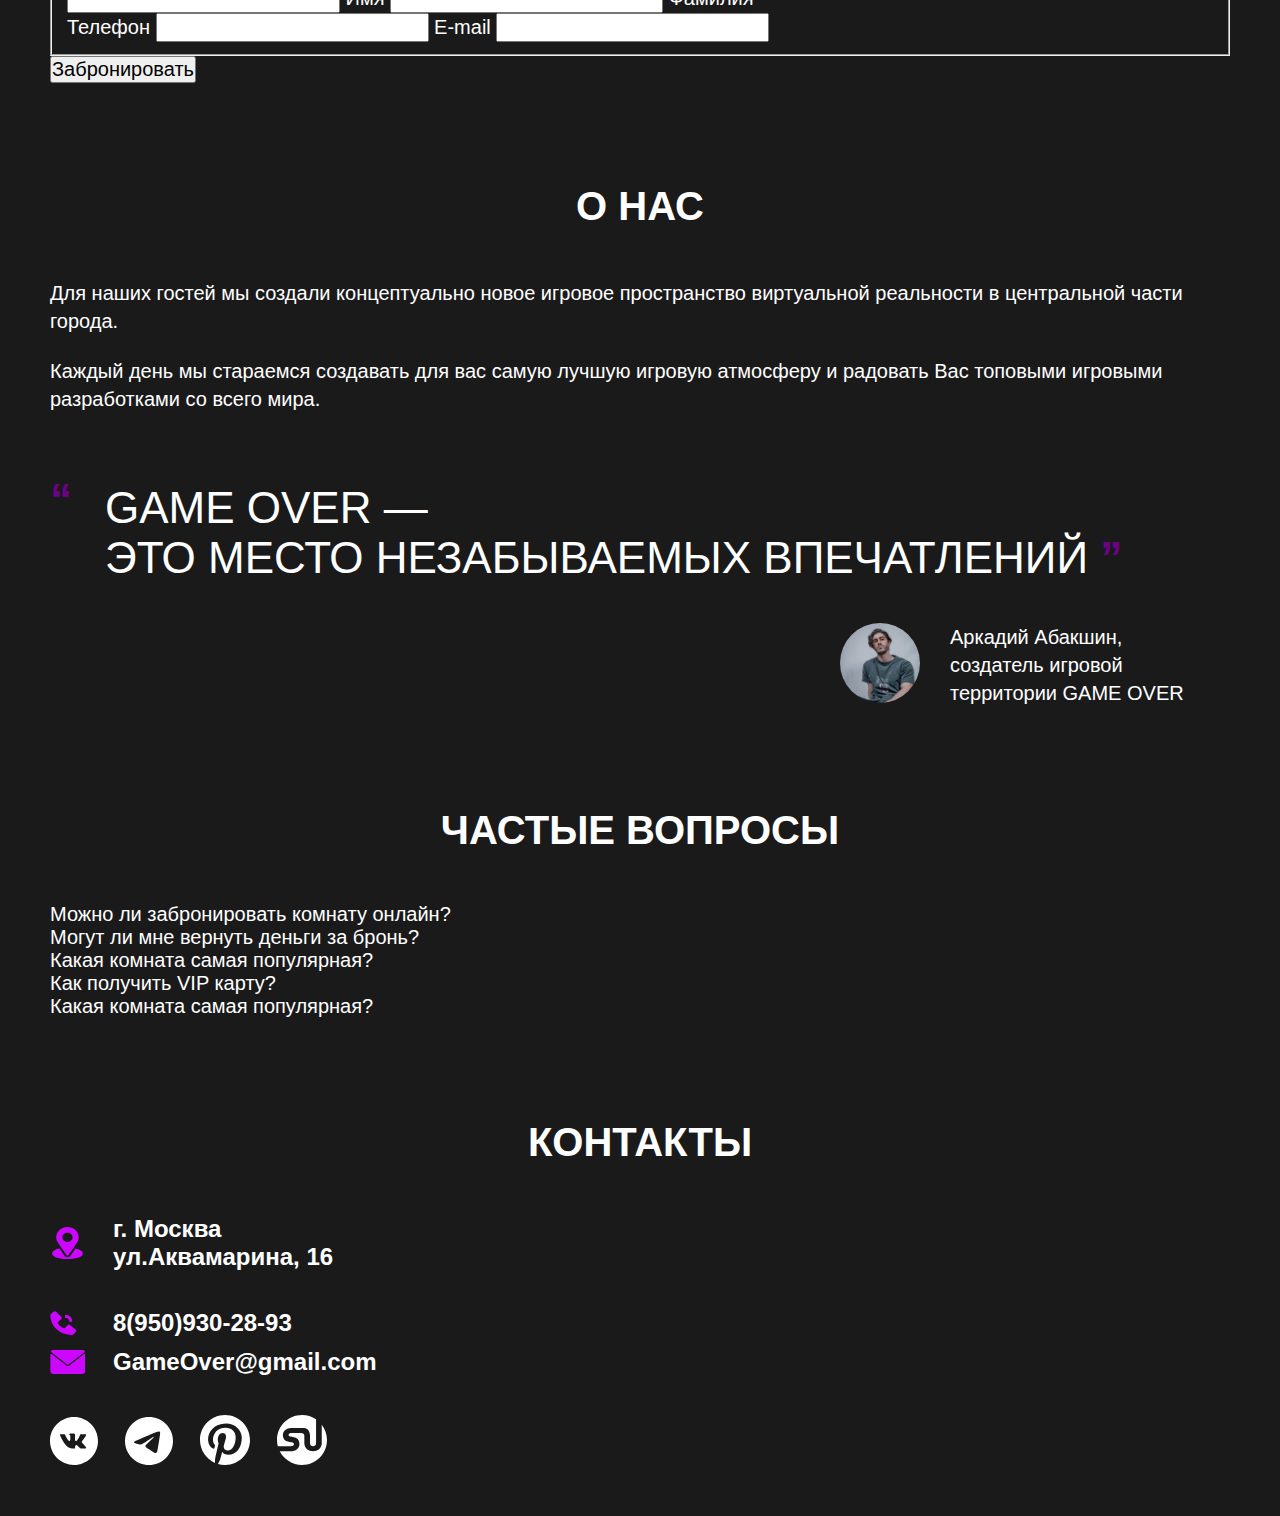
==== commit c38f2be3: "update file" ====
--- a/index.html
+++ b/index.html
@@ -25,16 +25,16 @@
                 <h2 class="section__title">Наши залы</h2>
                 <ol class="halls__list">
                     <li class="halls__item halls__item--image--vibes">
-                        <p class="text halls__text">80's vibes</p>
+                        <p class="halls__text">80's vibes</p>
                     </li>
                     <li class="halls__item halls__item--image--starwars">
-                        <p class="text halls__text"> Star wars</p>
+                        <p class="halls__text"> Star wars</p>
                     </li>
                     <li class="halls__item halls__item--image--wildwest">
-                        <p class="text halls__text">Wild west </p>
+                        <p class="halls__text">Wild west </p>
                     </li>
                     <li class="halls__item halls__item--image--neonstyle">
-                        <p class="text halls__text">Neon style</p>
+                        <p class="halls__text">Neon style</p>
                     </li>
                 </ol>
             </div>
@@ -42,7 +42,7 @@
 
         <section class="section reserve">
             <div class="container">
-                <h2 class="section__title reserve__title">Забронировать</h2>
+                <h2 class="section__title">Забронировать</h2>
                 <form class="reserve-form" action="https://jsonplaceholder.typicode.com/posts">
                     <fieldset class="reserve-form__item">
                         <legend class="reserve-form__title">Выбери зал</legend>
@@ -60,8 +60,8 @@
                         <label for="hall-4">neon style</label>
                     </fieldset>
 
-                    <fieldset class="reserve-form__item">
-                        <legend class="reserve-form__title form-box">Собери набор развлечений</legend>
+                    <fieldset class="reserve-form__item form-box">
+                        <legend class="reserve-form__title ">Собери набор развлечений</legend>
                         <fieldset class="form-box__item">
                             <legend class="form-box__title">Приставка:</legend>
                             <input type="radio" name="game-console" id="PS" value="PS">
@@ -104,16 +104,16 @@
 
                     <fieldset class="reserve-form__item">
                         <legend class="reserve-form__title">Выбери дату и время</legend>
-                        <div class="reserve-form__field field--date-time">
+                        <div class="field field--type--date-time">
                             <input type="text" name="reserve-date" placeholder="Дата" required>
                             <input type="text" name="reserve-time" placeholder="Время" required>
                         </div>
 
-                        <div class="reserve-form__field field--amount-people">
+                        <div class="field field--type--amount-people">
                             <input type="number" name="number" placeholder="Сколько человек" required>
                         </div>
 
-                        <div class="reserve-form__field field--name">
+                        <div class="field field--type--name">
                             <input type="text" name="name" id="name-field" required>
                             <label for="name-field">Имя</label>
 
@@ -121,7 +121,7 @@
                             <label for="surname-field">Фамилия</label>
                         </div>
 
-                        <div class="reserve-form__field field--contact">
+                        <div class="field field--type--contact">
                             <label for="phone-field">Телефон</label>
                             <input type="tel" name="phone" id="phone-field" required>
                             <label for="email-field">E-mail</label>
@@ -135,13 +135,13 @@
 
         <section class="section about">
             <div class="container">
-                <h2 class="section__title about__title">О нас</h2>
+                <h2 class="section__title">О нас</h2>
                 <div class="about__info">
-                    <p class="text">Для наших гостей мы создали концептуально новое игровое пространство
+                    <p class="about__text">Для наших гостей мы создали концептуально новое игровое пространство
                         виртуальной реальности в
                         центральной части города.
                     </p>
-                    <p class="text">Каждый день мы стараемся создавать для вас самую лучшую игровую атмосферу
+                    <p class="about__text">Каждый день мы стараемся создавать для вас самую лучшую игровую атмосферу
                         и
                         радовать Вас топовыми
                         игровыми разработками со всего мира.
@@ -149,11 +149,11 @@
                 </div>
 
                 <blockquote class="blockquote">
-                    <p class="text blockquote__text"><q class="quote">GAME OVER &mdash;
-это место незабываемых впечатлений</q></p>
-                    <figure class="blockquote__image-block">
-                        <img class="image-block__img" src="img/boss.jpg" alt="мужчина">
-                        <figcaption class="text image-block__text">Аркадий Абакшин, создатель игровой территории GAME OVER
+                    <p class="blockquote__text">GAME OVER &mdash;
+это место незабываемых впечатлений</p>
+                    <figure class="creator-block ">
+                        <img class="creator__img" src="img/boss.jpg" alt="мужчина">
+                        <figcaption class="creator__text">Аркадий Абакшин, создатель игровой территории GAME OVER
                         </figcaption>
                     </figure>
                 </blockquote>
@@ -162,13 +162,13 @@
 
         <section class="section faq">
             <div class="container">
-                <h2 class="section__title faq__title">Частые вопросы</h2>
-                <ul class="faq-list">
-                    <li class="faq-item">Можно ли забронировать комнату онлайн?</li>
-                    <li class="faq-item">Могут ли мне вернуть деньги за бронь?</li>
-                    <li class="faq-item">Какая комната самая популярная?</li>
-                    <li class="faq-item">Как получить VIP карту?</li>
-                    <li class="faq-item">Какая комната самая популярная?</li>
+                <h2 class="section__title">Частые вопросы</h2>
+                <ul class="faq__list">
+                    <li class="faq__item">Можно ли забронировать комнату онлайн?</li>
+                    <li class="faq__item">Могут ли мне вернуть деньги за бронь?</li>
+                    <li class="faq__item">Какая комната самая популярная?</li>
+                    <li class="faq__item">Как получить VIP карту?</li>
+                    <li class="faq__item">Какая комната самая популярная?</li>
                 </ul>
             </div>
         </section>
@@ -178,13 +178,10 @@
         <div class="container">
             <h2 class="section__title">Контакты</h2>
             <adress class="footer__contacts contacts ">
-                <p class="contacts__block contacts__block--adress">г. Москва ул.Аквамарина, 16</p>
-                <p class="contacts__block contacts__block--tel">
-                    <a class="contacts__link" href="tel:89509302893">8(950)930-28-93</a>
-                </p>
-                <p class="contacts__block contacts__block--mail ">
-                    <a class="contacts__link" href="mailto:GameOver@gmail.com">GameOver@gmail.com</a>
-                </p>
+                <p class="contacts__block contacts__block--type--adress">г. Москва ул.Аквамарина, 16</p>
+                    <a class="contacts__block contacts__block--type--tel" href="tel:89509302893">8(950)930-28-93</a>
+                    <a class="contacts__block contacts__block--type--mail" href="mailto:GameOver@gmail.com">GameOver@gmail.com</a>
+                
             </adress>
 
             <nav class="footer__nav nav">
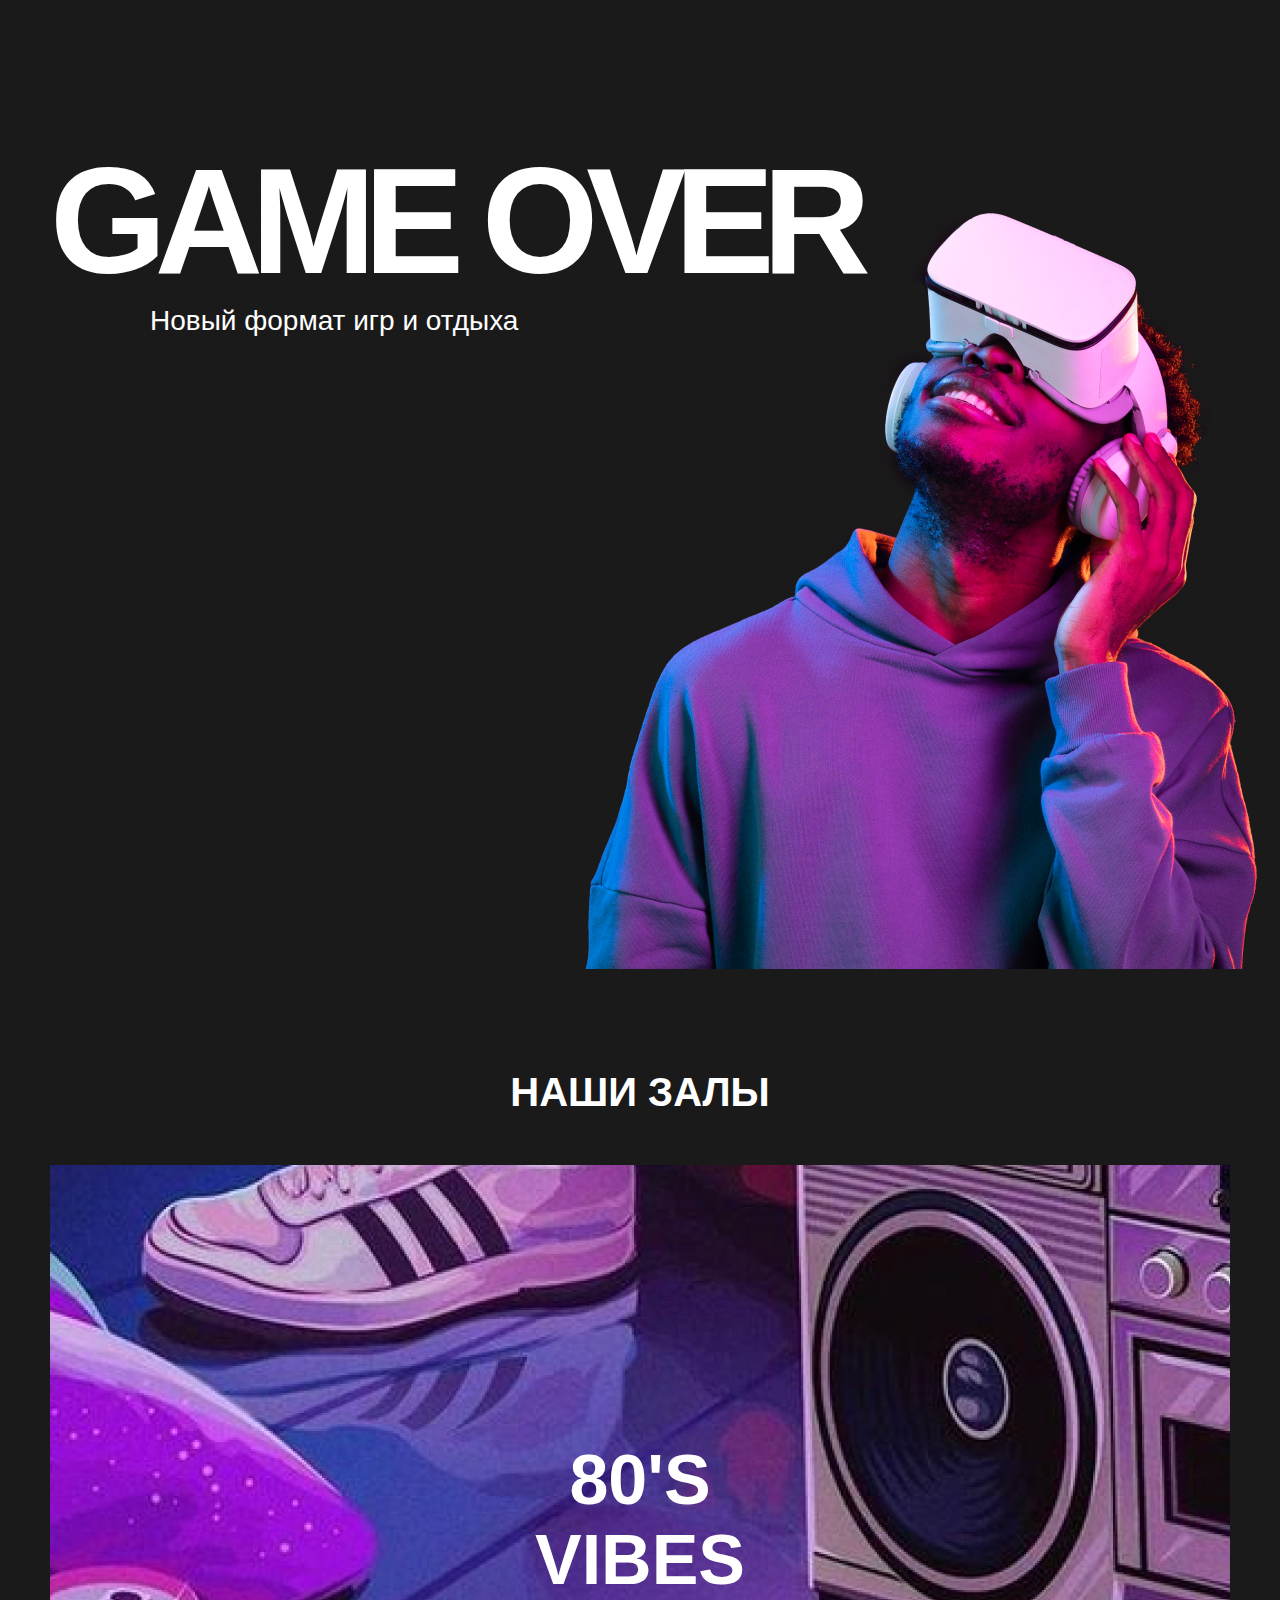
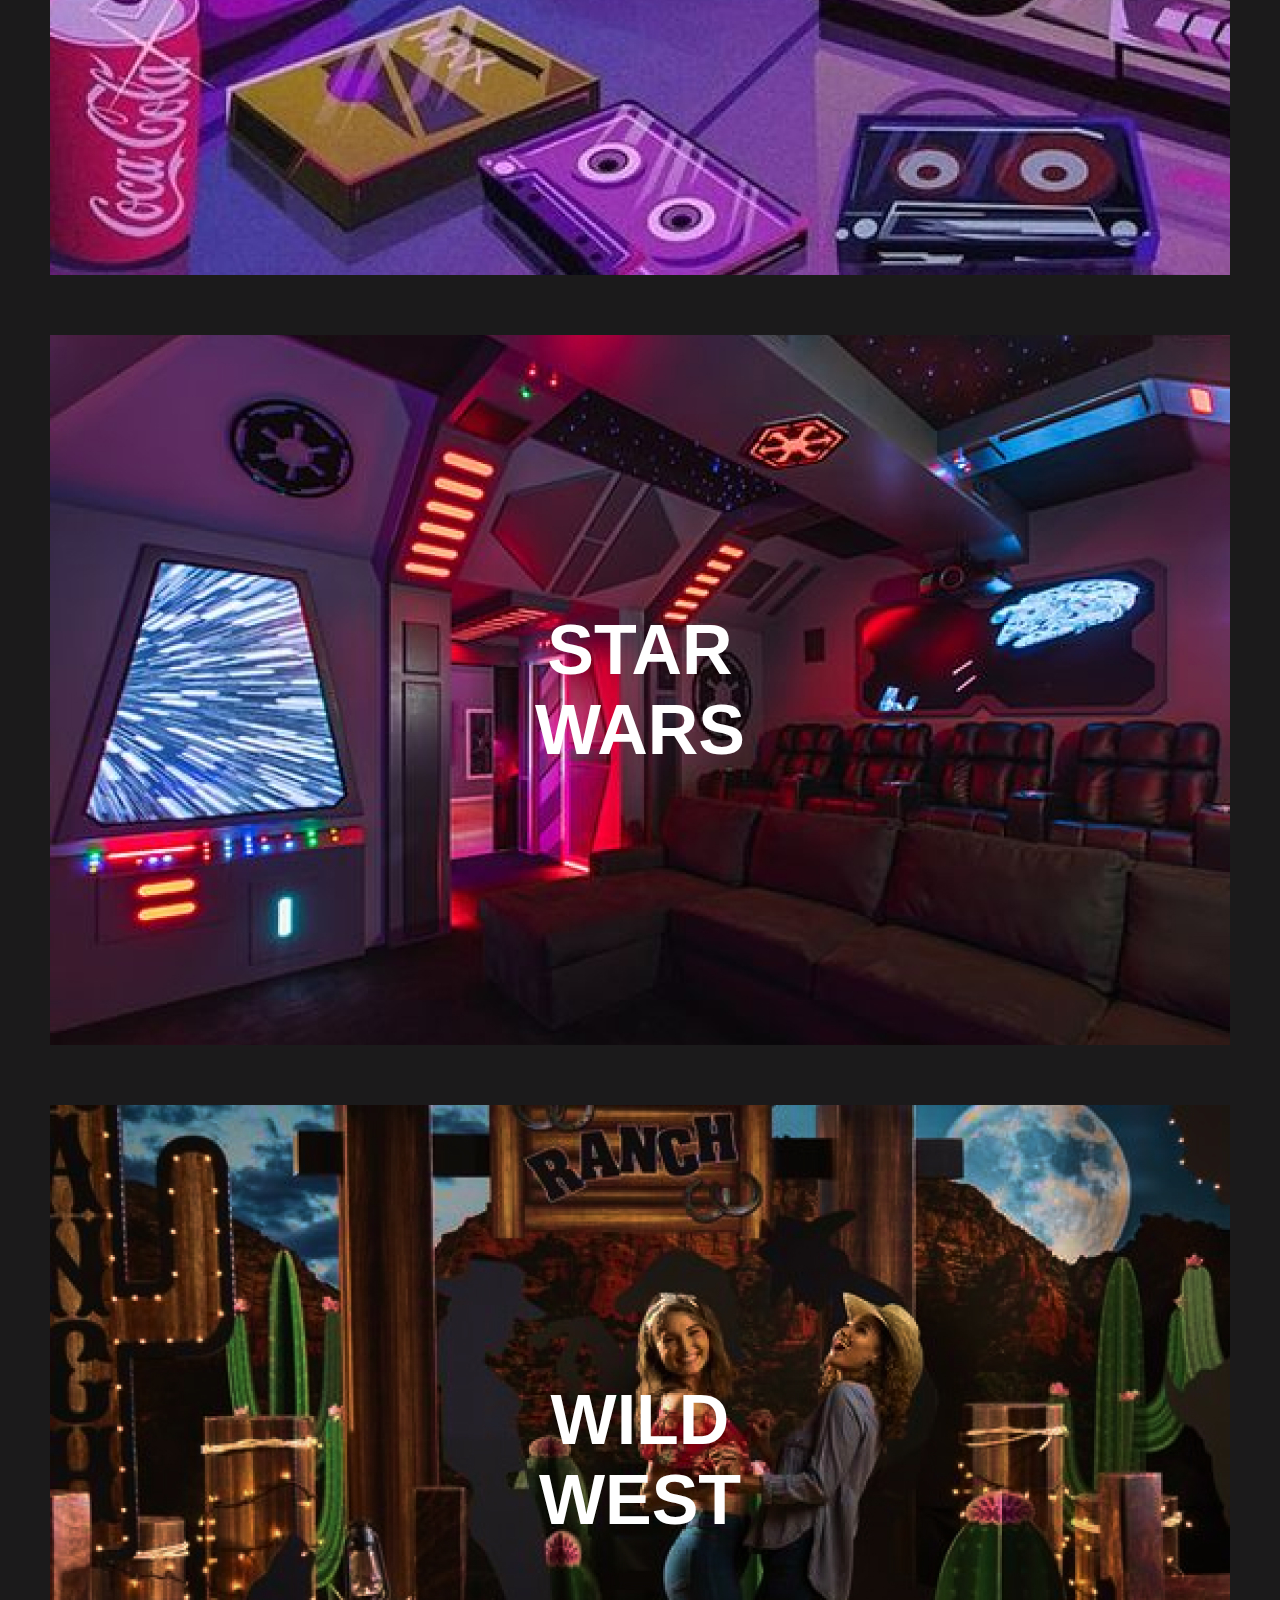
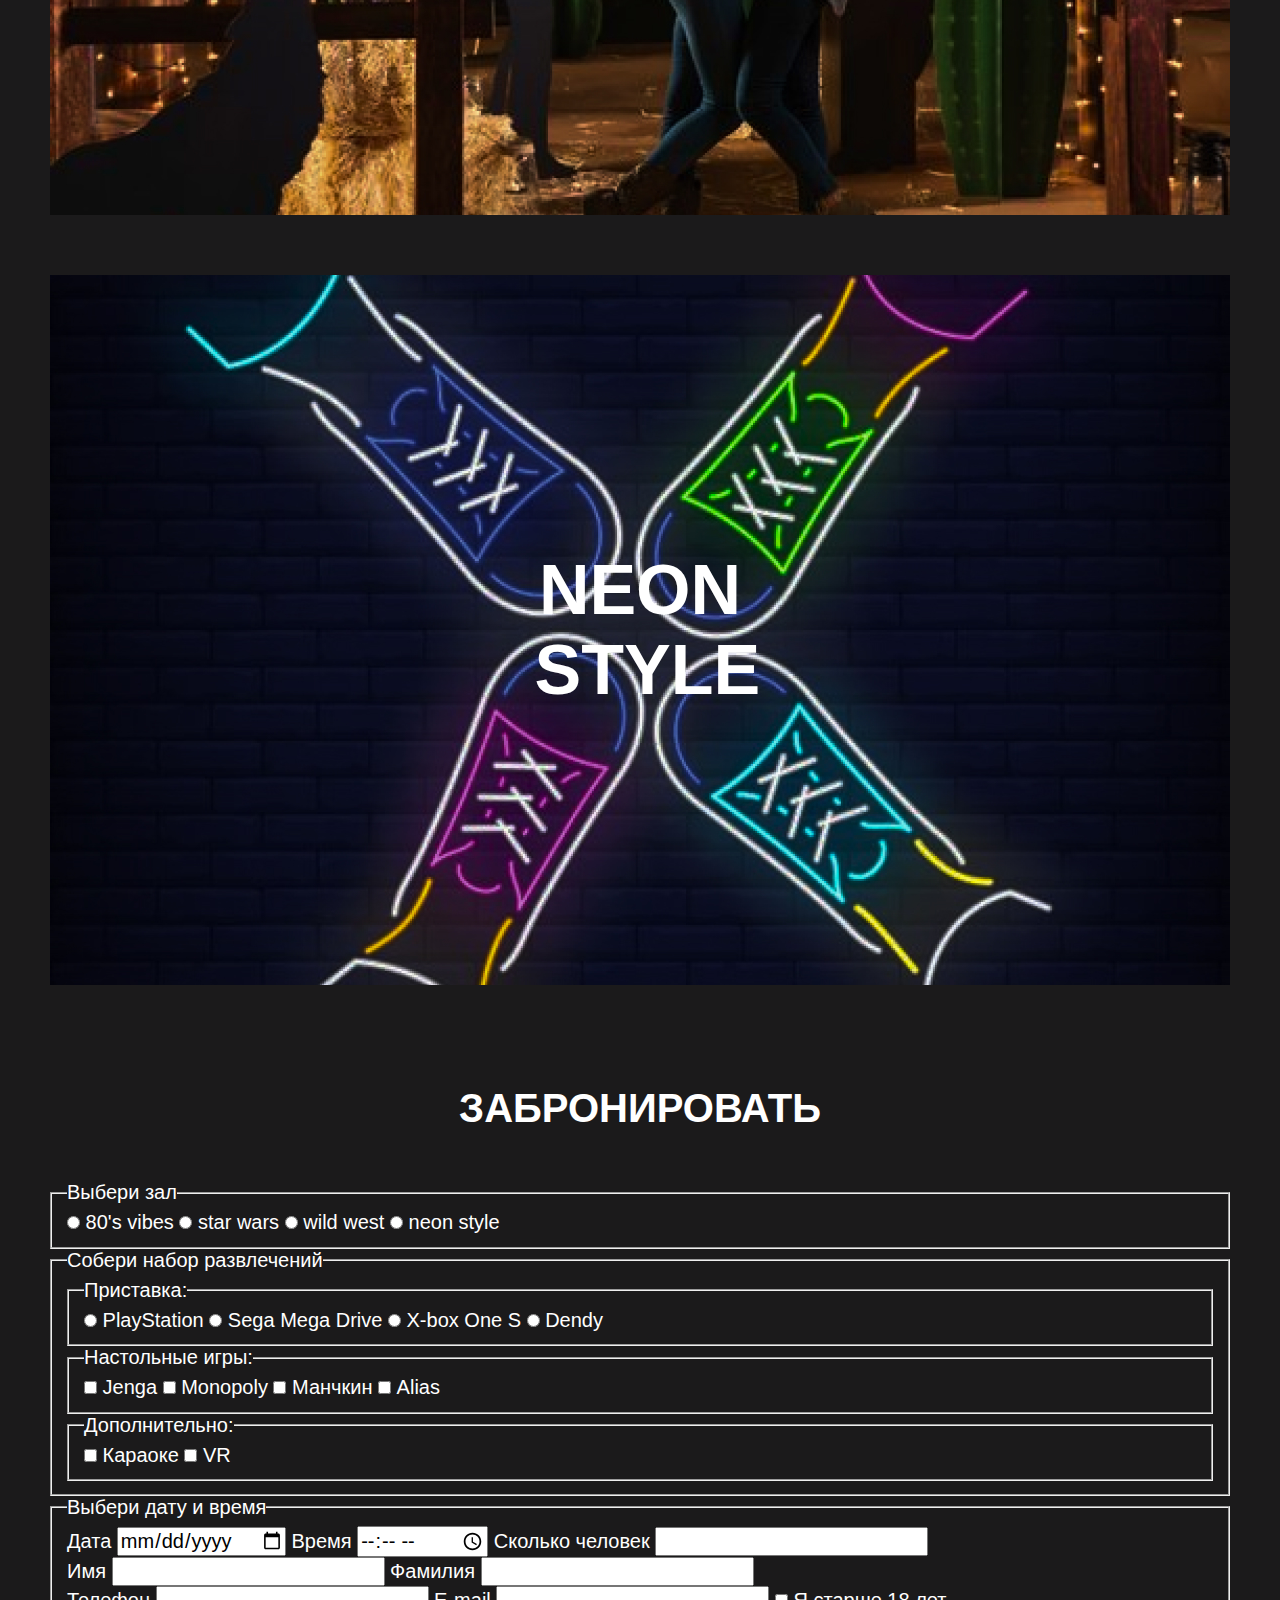
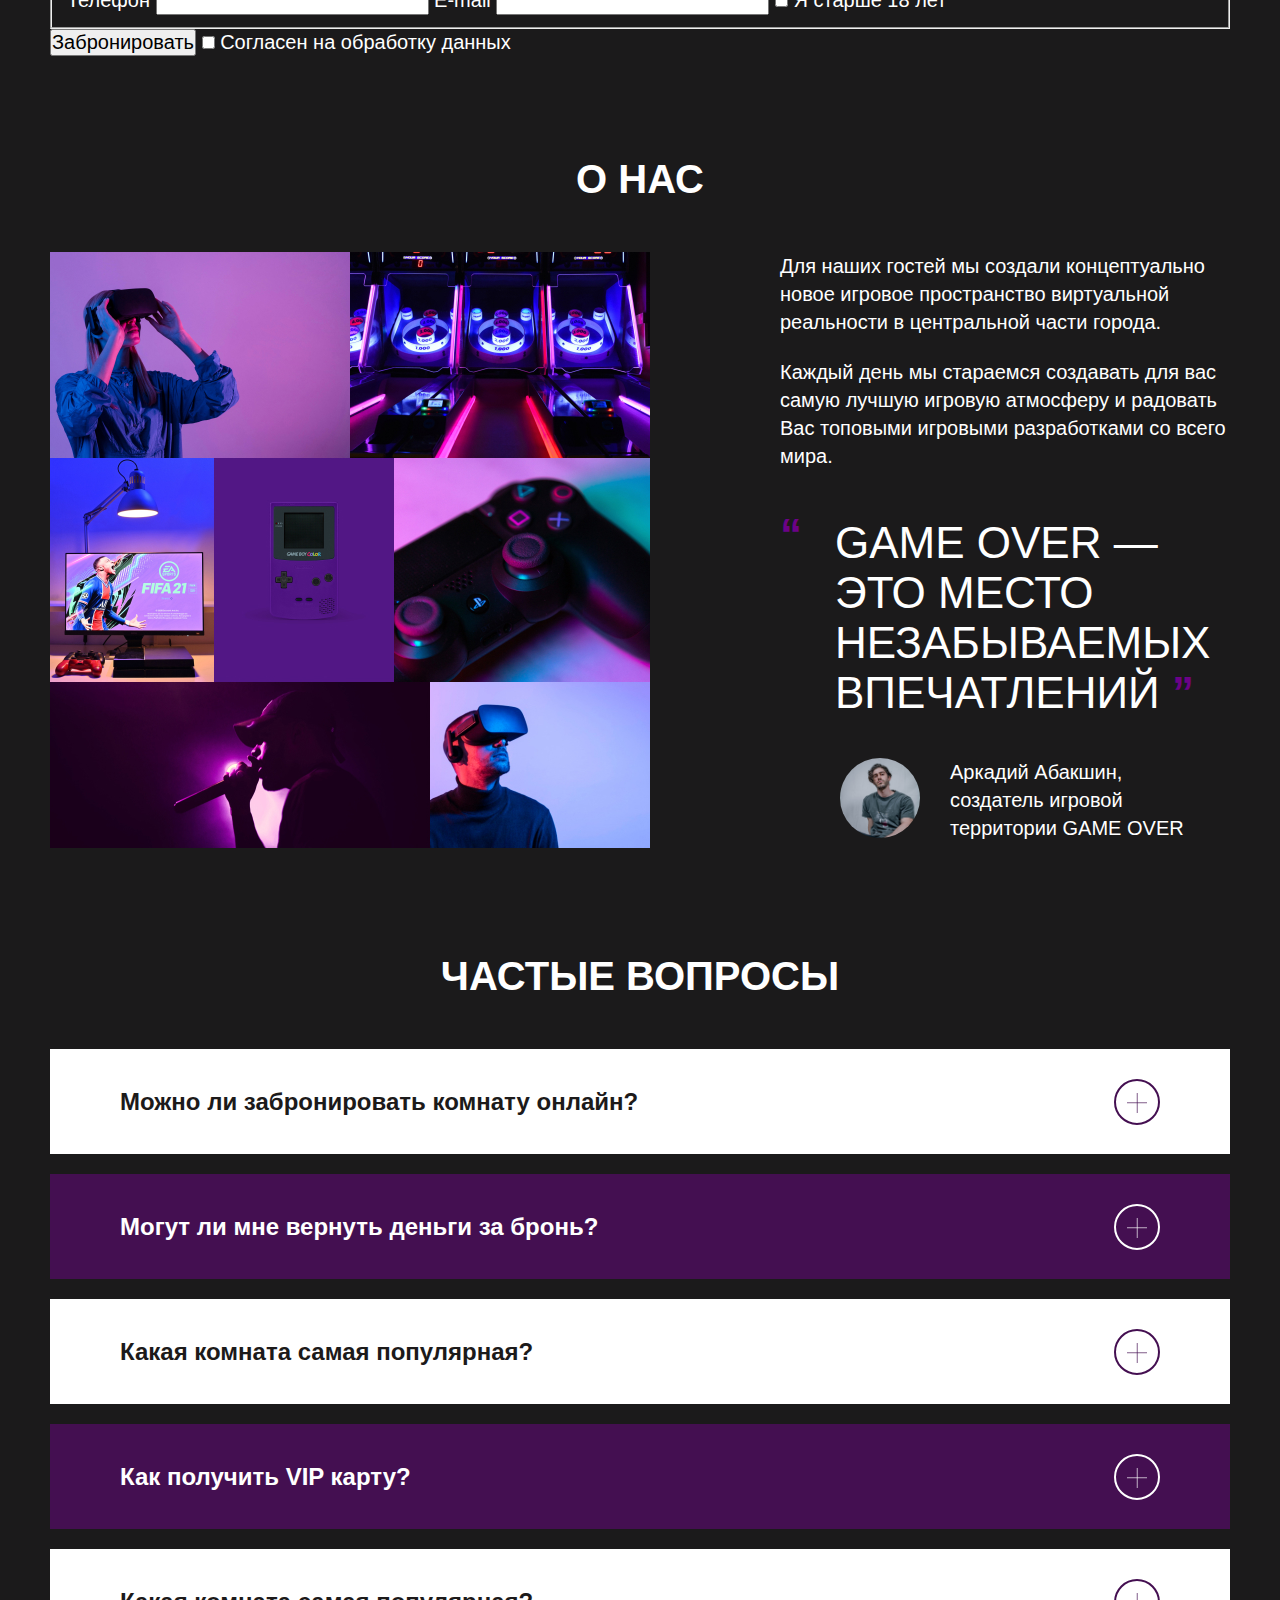
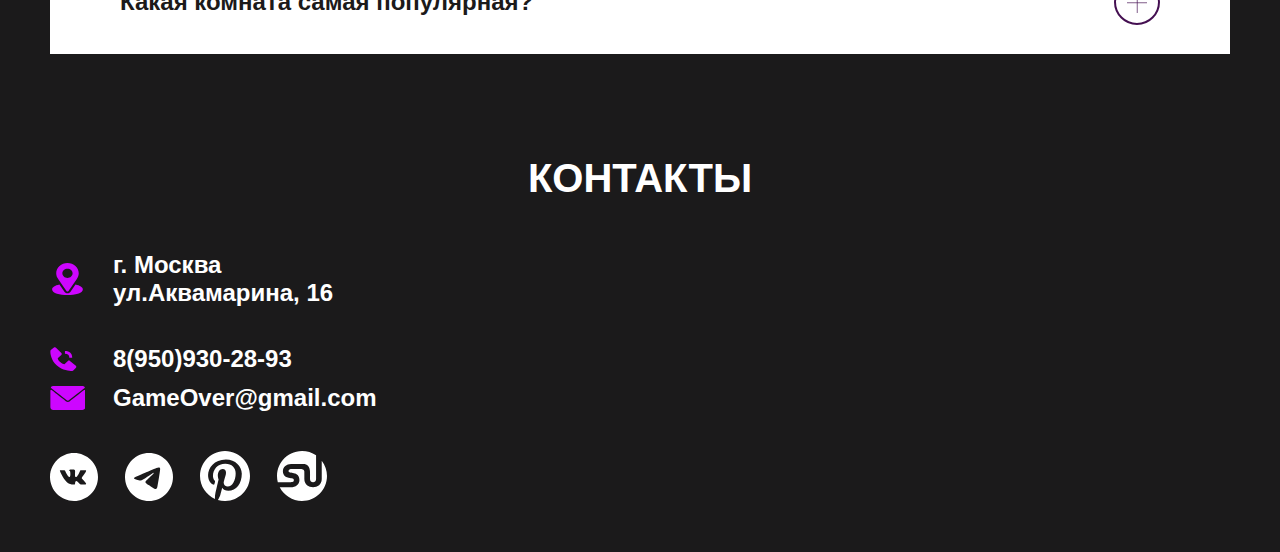
==== commit 5063cd7c: "update file" ====
--- a/index.html
+++ b/index.html
@@ -105,20 +105,23 @@
                     <fieldset class="reserve-form__item">
                         <legend class="reserve-form__title">Выбери дату и время</legend>
                         <div class="field field--type--date-time">
-                            <input type="text" name="reserve-date" placeholder="Дата" required>
-                            <input type="text" name="reserve-time" placeholder="Время" required>
+                            <label for="date-field">Дата</label>
+                            <input type="date" name="reserve-date"  id="date-field" required>
+                            <label for="time-field">Время</label>
+                            <input type="time" name="reserve-time" id= "time-field" required>
                         </div>
 
                         <div class="field field--type--amount-people">
-                            <input type="number" name="number" placeholder="Сколько человек" required>
+                            <label for="amount-field">Сколько человек</label>
+                            <input type="number" name="number" id="amount-field" required>
                         </div>
 
                         <div class="field field--type--name">
+                            <label for="name-field">Имя</label>
                             <input type="text" name="name" id="name-field" required>
-                            <label for="name-field">Имя</label>
-
-                            <input type="text" name="surname" id="surname-field" required>
+
                             <label for="surname-field">Фамилия</label>
+                            <input type="text" name="surname" id="surname-field" required>    
                         </div>
 
                         <div class="field field--type--contact">
@@ -127,8 +130,12 @@
                             <label for="email-field">E-mail</label>
                             <input type="email" name="email" id="email-field">
                         </div>
+                        <input type="checkbox" name="age" id="age">
+                        <label for="age">Я старше 18 лет</label>
                     </fieldset>
                     <button type="submit">Забронировать</button>
+                    <input type="checkbox" name="agree" id="agreement">
+                    <label for="agreement">Cогласен на обработку данных</label>        
                 </form>
             </div>
         </section>
@@ -136,6 +143,8 @@
         <section class="section about">
             <div class="container">
                 <h2 class="section__title">О нас</h2>
+                <img class="img-photos" src="img/photos.jpg" alt="разные картинки">
+                <div class="about__block">
                 <div class="about__info">
                     <p class="about__text">Для наших гостей мы создали концептуально новое игровое пространство
                         виртуальной реальности в
@@ -157,7 +166,10 @@
                         </figcaption>
                     </figure>
                 </blockquote>
-            </div>
+            
+            </div>
+            </div>
+            
         </section>
 
         <section class="section faq">
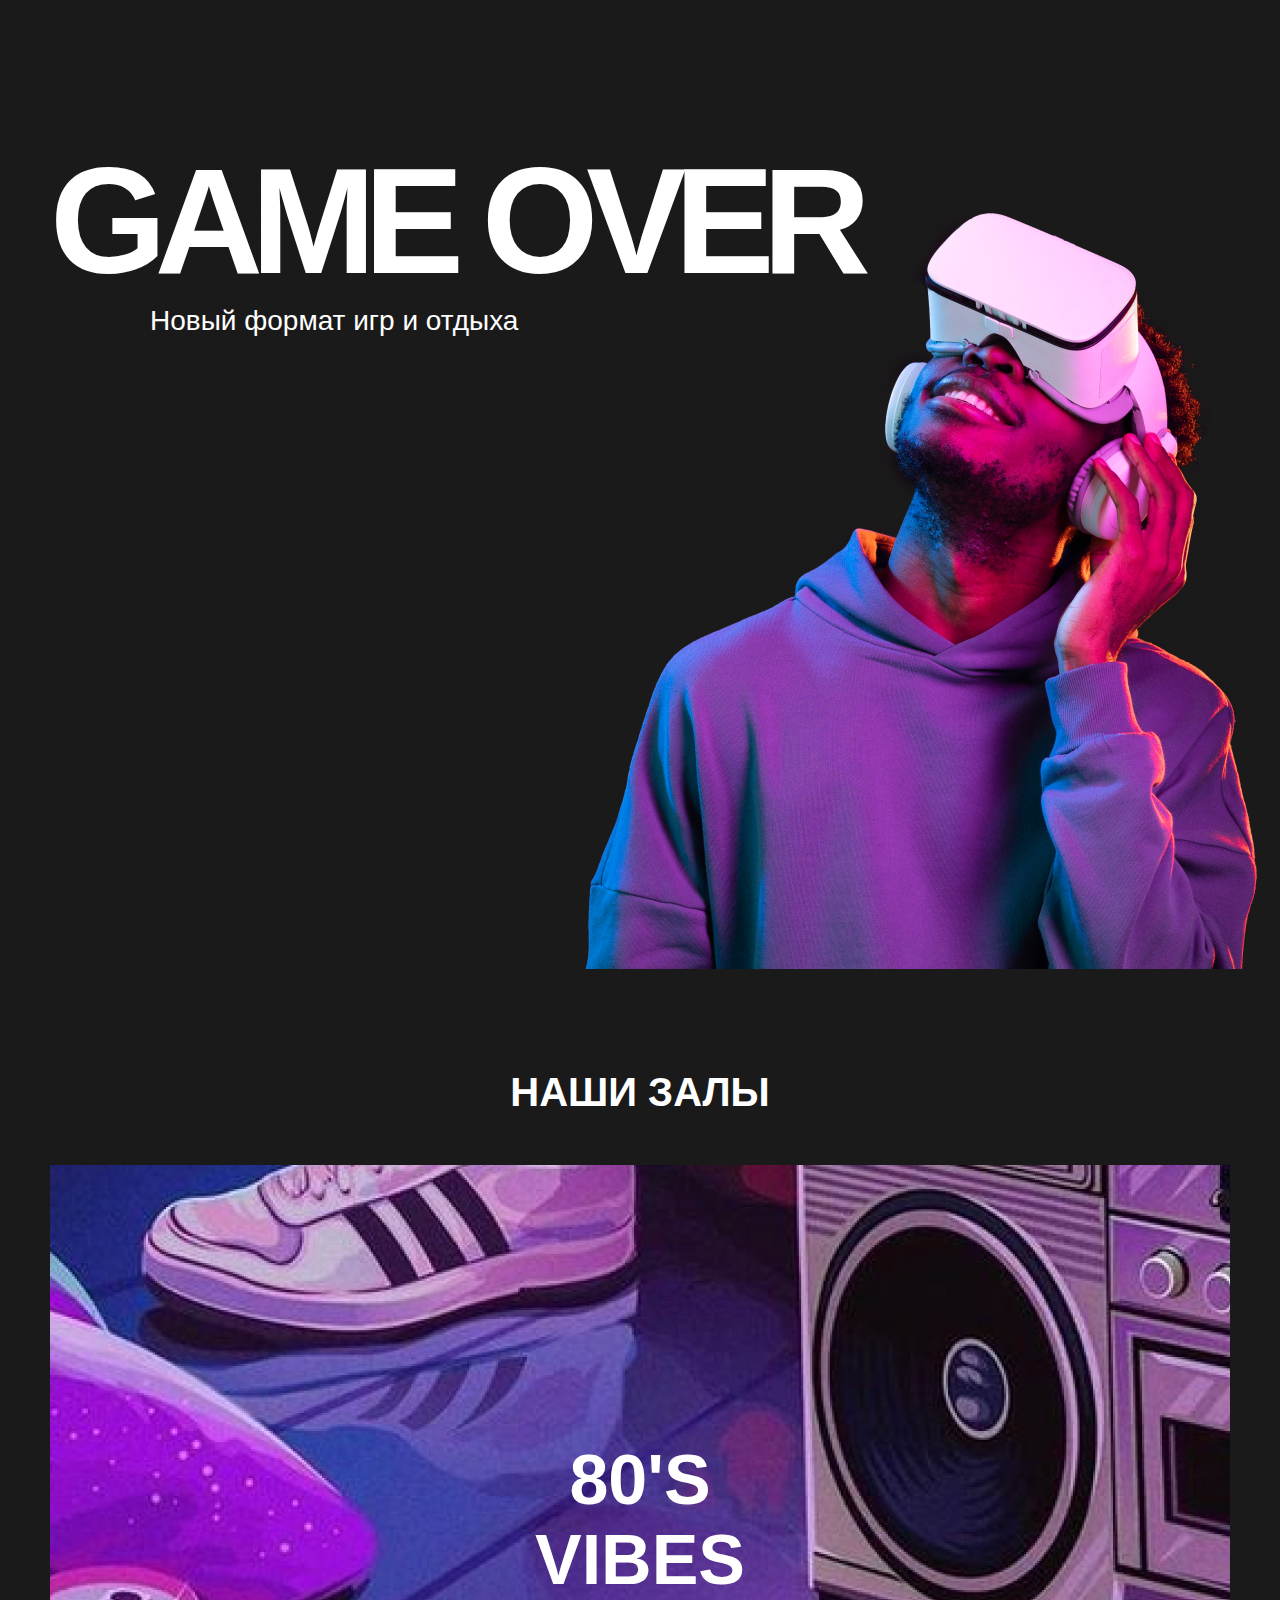
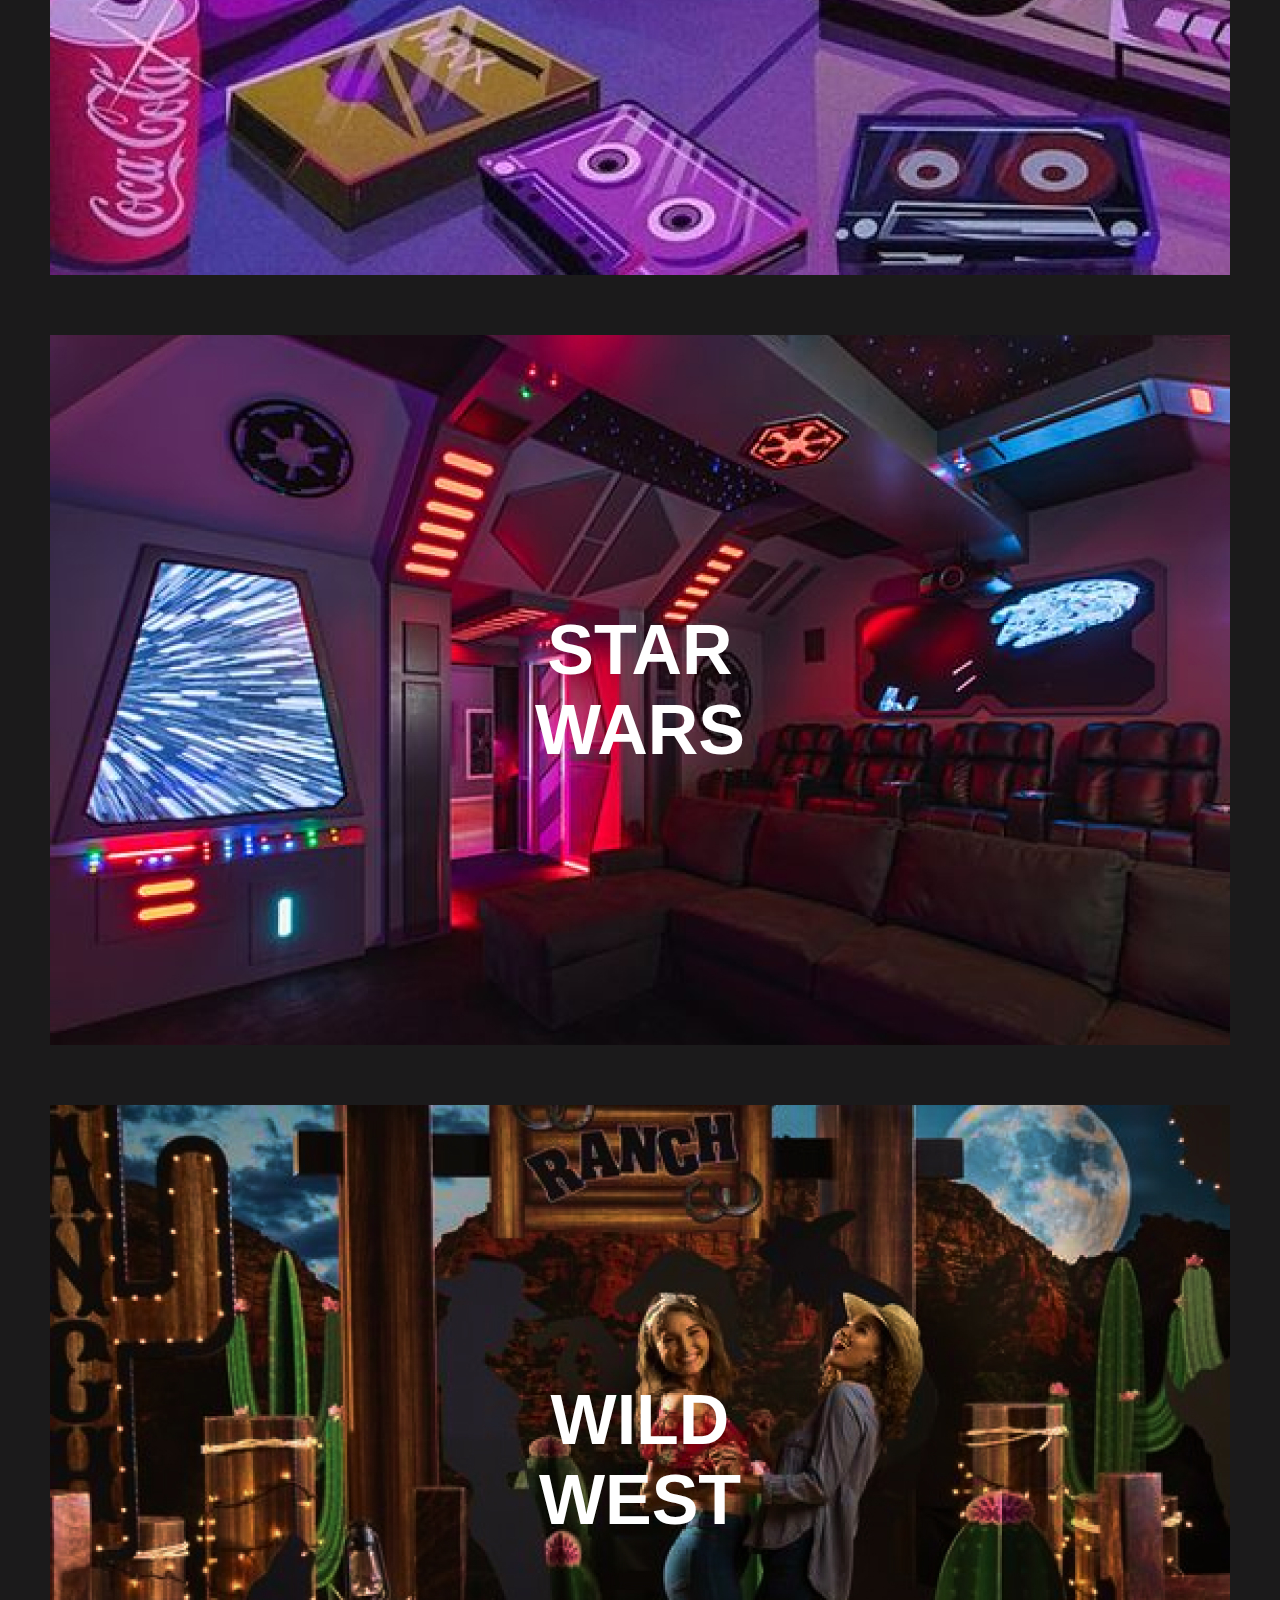
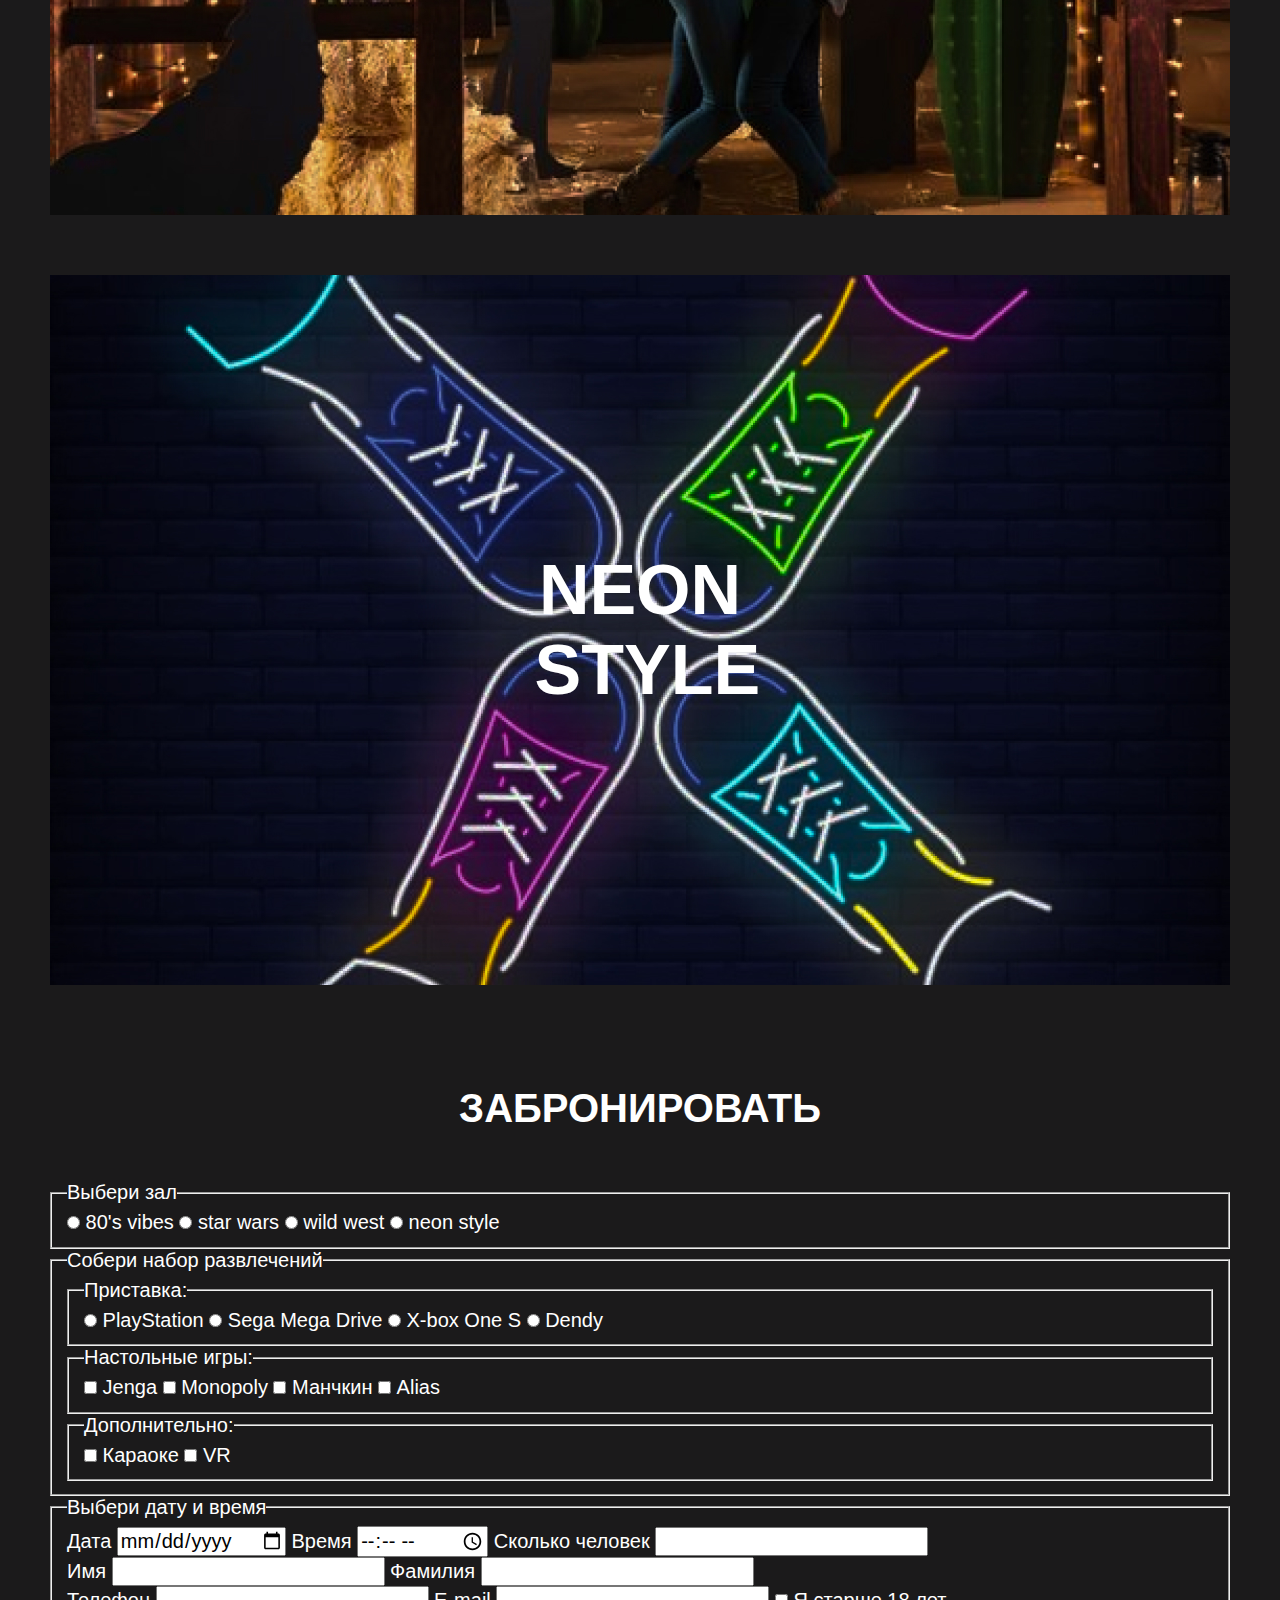
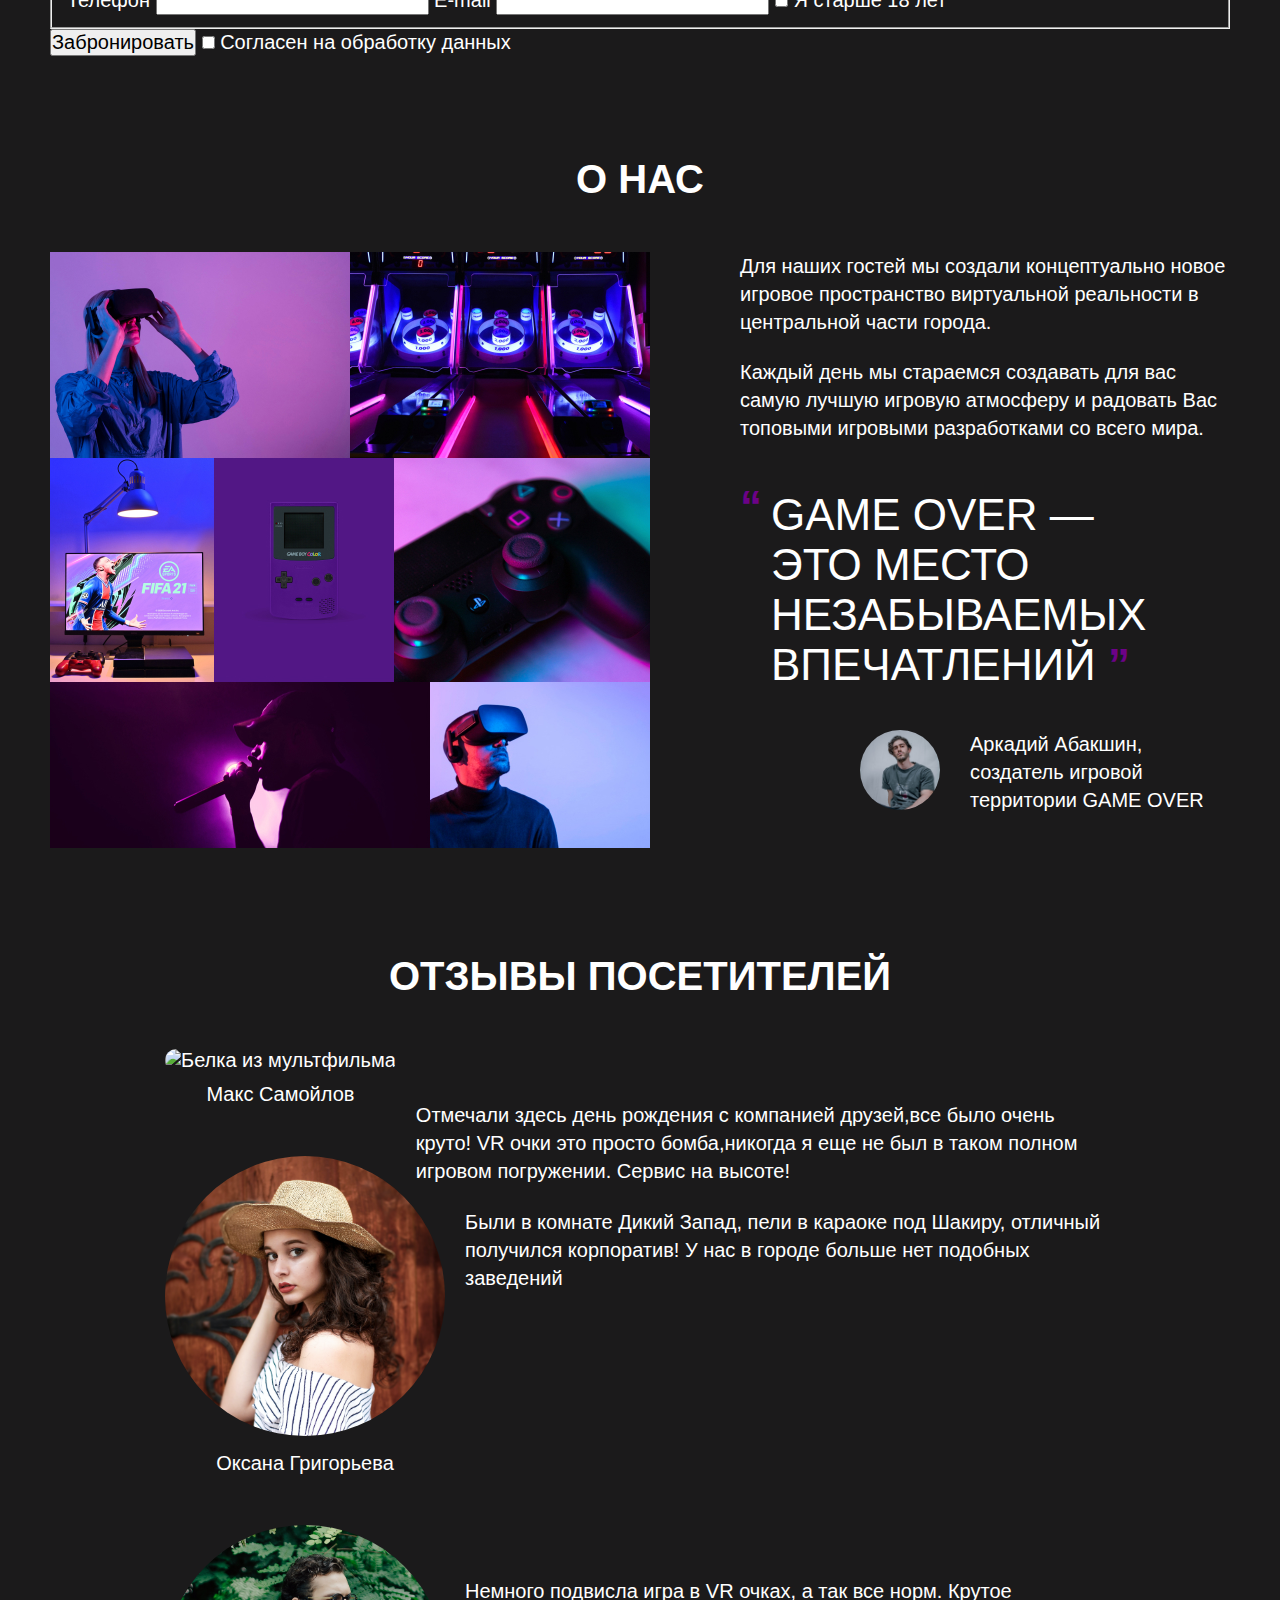
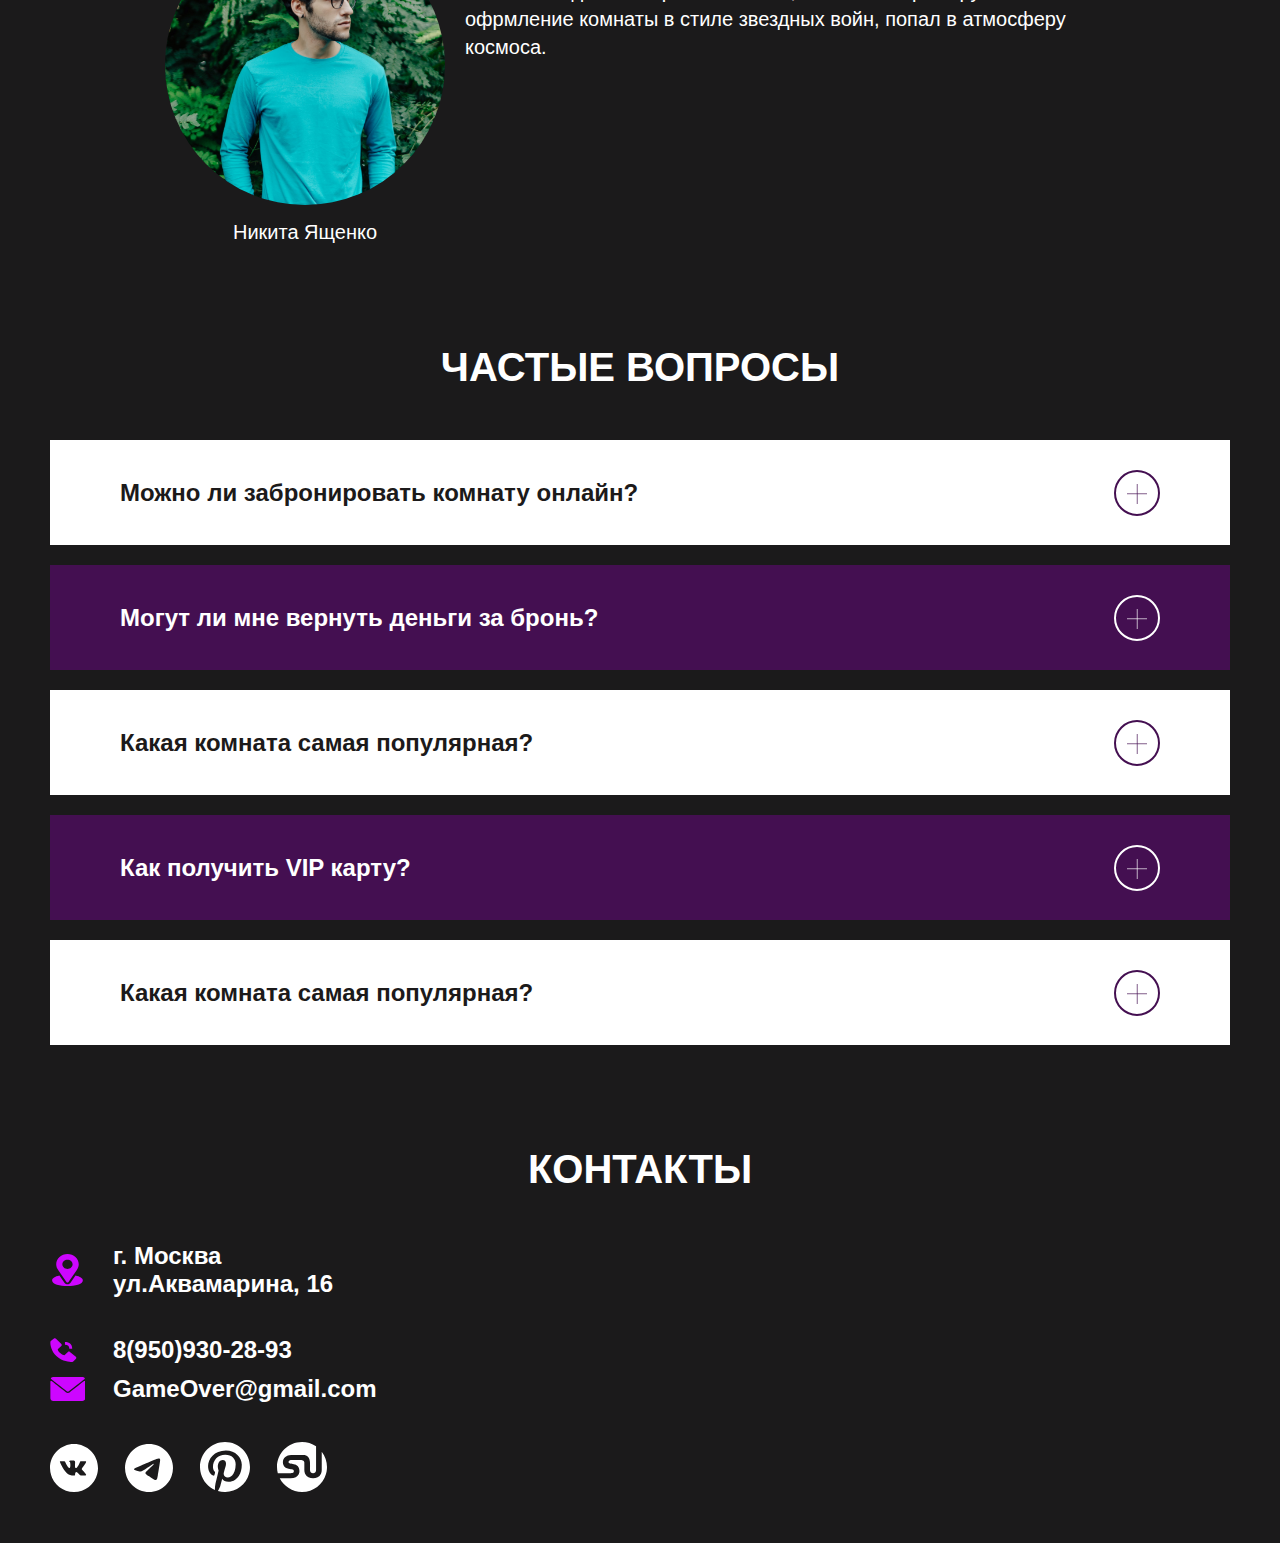
==== commit 8d7b512a: "update file" ====
--- a/index.html
+++ b/index.html
@@ -143,7 +143,7 @@
         <section class="section about">
             <div class="container">
                 <h2 class="section__title">О нас</h2>
-                <img class="img-photos" src="img/photos.jpg" alt="разные картинки">
+                <img class="about__image" src="img/photos.jpg" alt="разные картинки">
                 <div class="about__block">
                 <div class="about__info">
                     <p class="about__text">Для наших гостей мы создали концептуально новое игровое пространство
@@ -166,10 +166,50 @@
                         </figcaption>
                     </figure>
                 </blockquote>
-            
-            </div>
-            </div>
-            
+            </div>
+            </div>  
+        </section>
+
+        <section class="section reviews">
+            <div class="container">
+            <h2 class="section__title">Отзывы посетителей</h2>
+            <ul class="reviews__list">
+                <li class="reviews__item">
+                    
+                    <figure class="reviews__content">
+                        <div class="reviews__image-block">
+                        <img class="reviews__image reviews__image--top" src="img/max.jpg" width="200" height="200" alt="Белка из мультфильма">
+                        </div>
+                        <figcaption class="reviews__image-text">Макс Самойлов</figcaption>
+                    </figure>
+                    <p class="reviews__text">Отмечали здесь день рождения с компанией друзей,все было очень круто! VR очки это просто
+                        бомба,никогда я еще не был в таком полном игровом погружении. Сервис на высоте!</p>
+                    </li>
+
+
+                <li class="reviews__item">
+                    <figure class="reviews__content">
+                        <div class="reviews__image-block">
+                        <img class="reviews__image reviews__image--middle" src="img/oksana.jpg" width="150" height="200" alt="Спанч боб из мультфильма">
+                    </div>
+                        <figcaption class="reviews__image-text">Оксана Григорьева</figcaption>
+                    </figure>
+                    <p class="reviews__text">Были в комнате Дикий Запад, пели в караоке под Шакиру, отличный получился корпоратив! У нас в
+                        городе больше нет подобных заведений</p>
+                    </li>
+
+                <li class="reviews__item">
+                    <figure class="reviews__content">
+                        <div class="reviews__image-block">
+                        <img class="reviews__image reviews__image--button" src="img/nikita.jpg" width="150" height="200" alt="Птичка из мультфильма">
+                    </div>
+                        <figcaption class="reviews__image-text">Никита Ященко</figcaption>
+                    </figure>
+                    <p class="reviews__text">Немного подвисла игра в VR очках, а так все норм. Крутое офрмление комнаты в стиле звездных
+                        войн, попал в атмосферу космоса.</p>
+                </li>
+            </ul>
+        </div>
         </section>
 
         <section class="section faq">
--- a/styles/index.css
+++ b/styles/index.css
@@ -5,4 +5,5 @@
 @import "../styles/about.css";
 @import "../styles/footer.css";
 @import "../styles/reserve.css";
-@import "../styles/normalize.css";+@import "../styles/normalize.css";
+@import "../styles/reviews.css"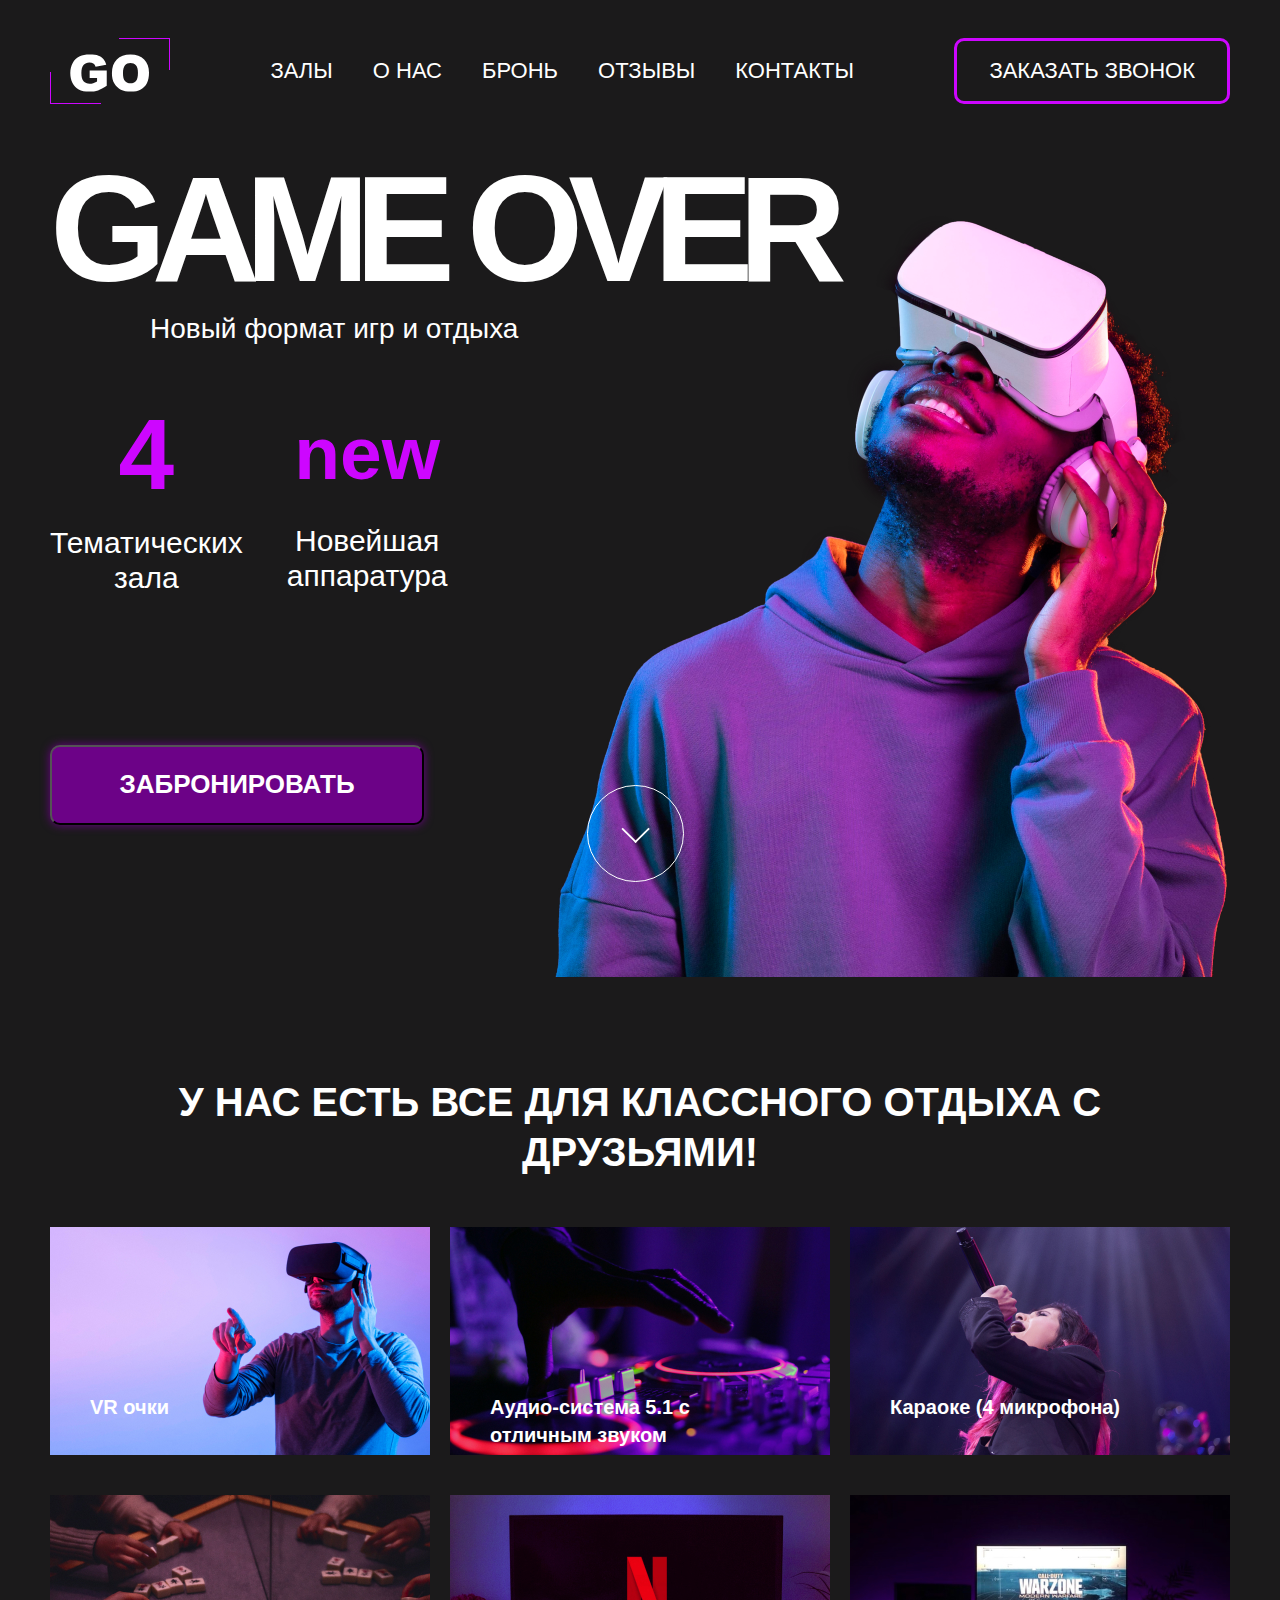
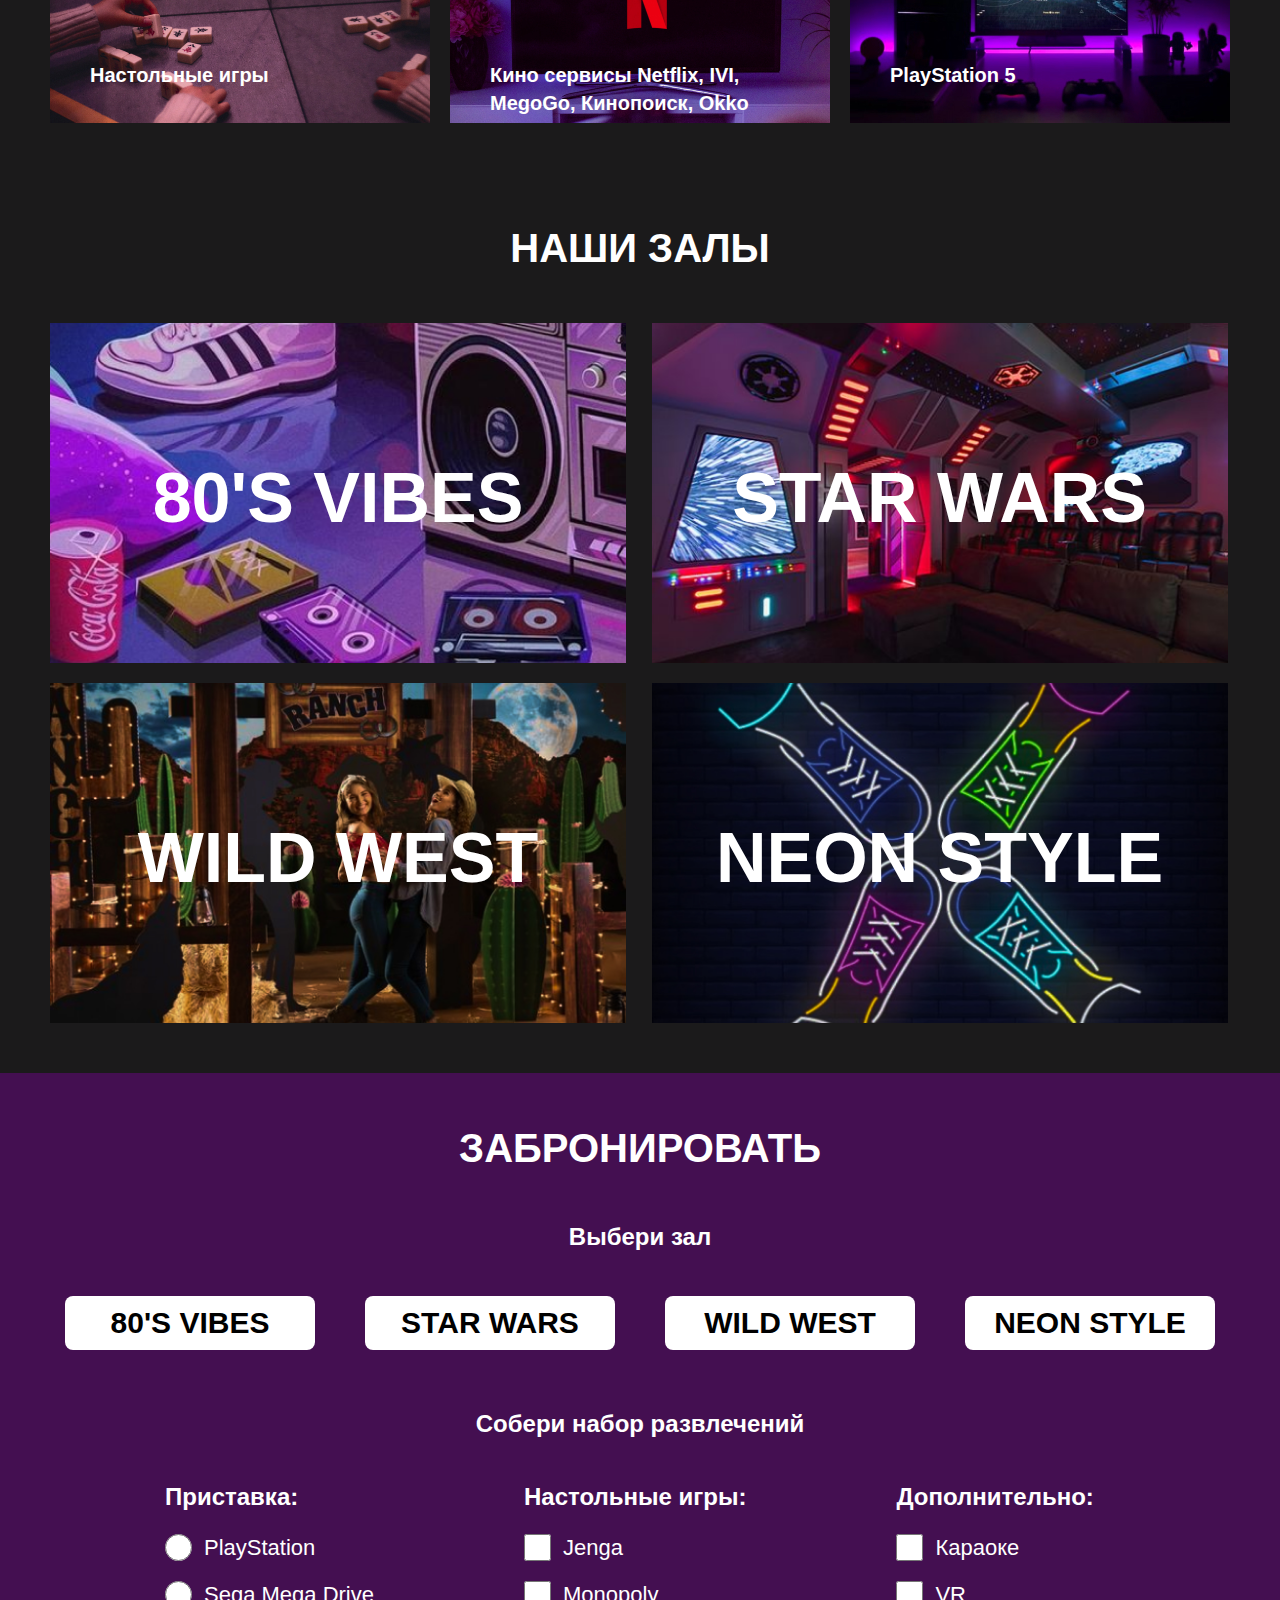
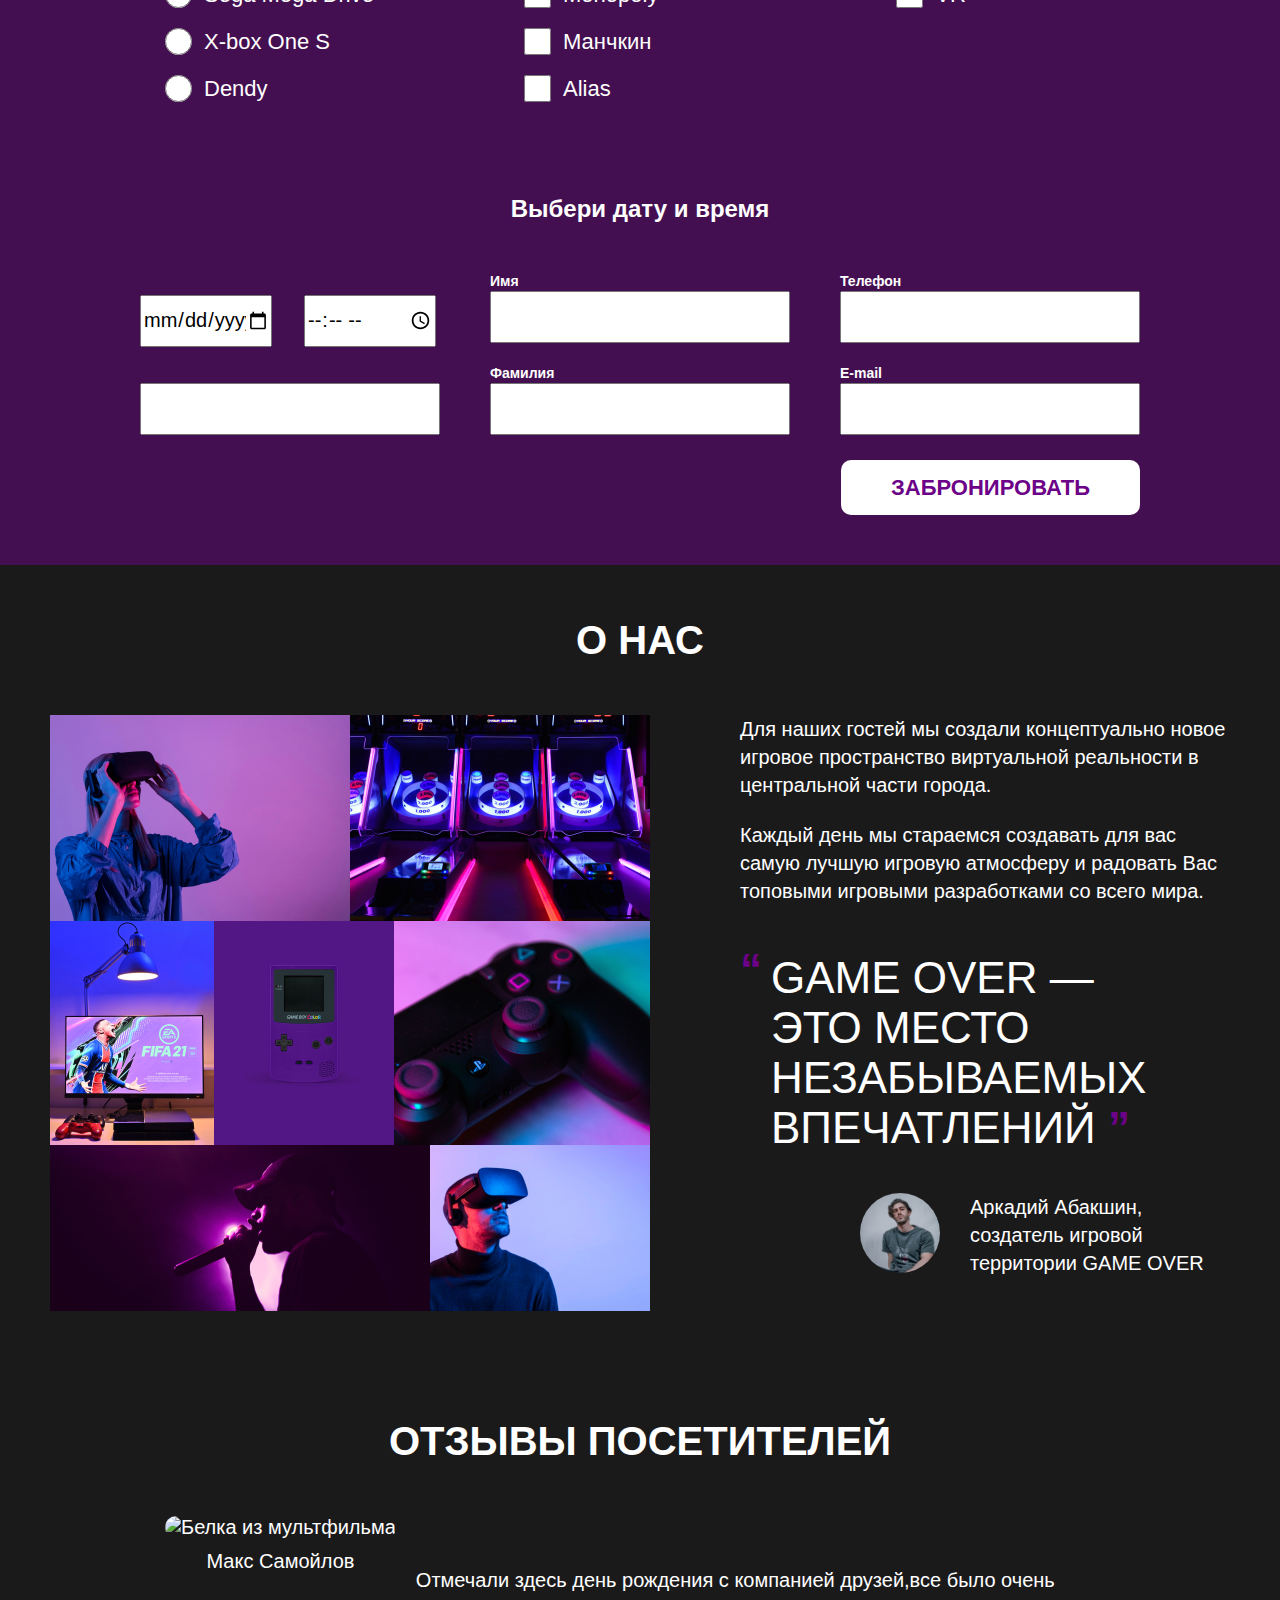
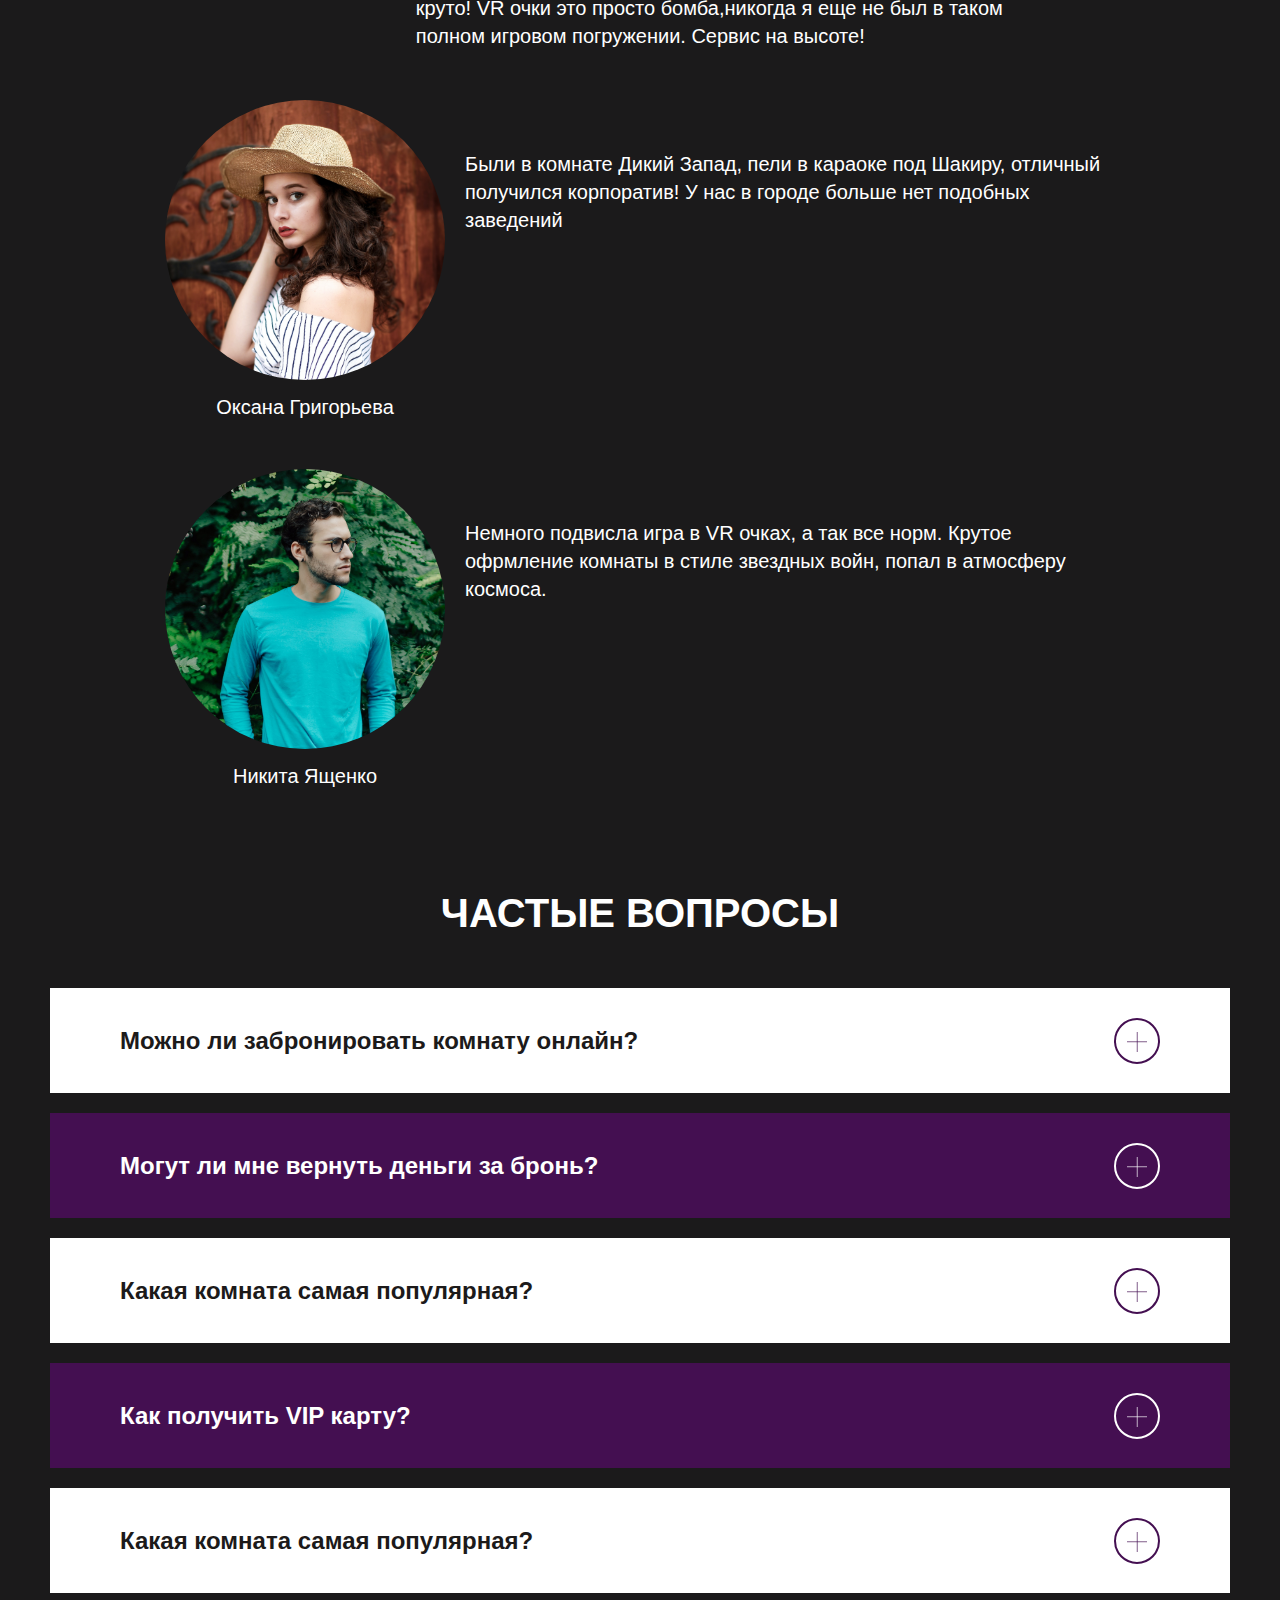
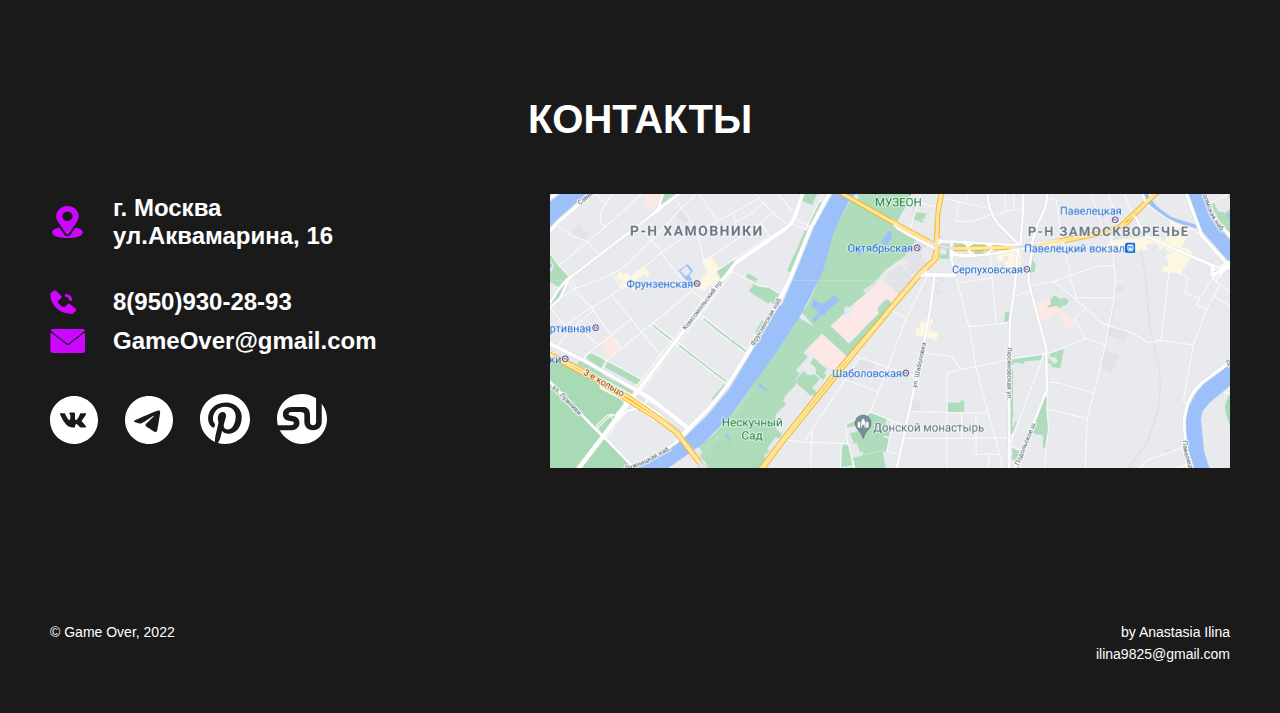
==== commit d21bd316: "update project" ====
--- a/index.html
+++ b/index.html
@@ -1,265 +1,355 @@
-<!DOCTYPE html>
-<html lang="ru">
-
-<head>
-    <meta charset="UTF-8">
-    <meta http-equiv="X-UA-Compatible" content="IE=edge">
-    <meta name="viewport" content="width=device-width, initial-scale=1.0">
-    <link rel="icon" type="image/svg+xml" href="assets/img/icon.svg">
-    <link rel="icon" type="image/png" href="assets/img/icon.png">
-    <title>Game Over</title>
-    <link rel="stylesheet" href="styles/index.css">
-</head>
-
-<body class="body">
-    <main>
-        <section class="section hero">
-            <div class="container hero__container">
-                <h1 class="hero__title">Game Over</h1>
-                <p class="hero__text">Новый формат игр и отдыха</p>
+        <!DOCTYPE html>
+        <html lang="ru">
+
+        <head>
+            <meta charset="UTF-8">
+            <meta http-equiv="X-UA-Compatible" content="IE=edge">
+            <meta name="viewport" content="width=device-width, initial-scale=1.0">
+            <link rel="icon" type="image/svg+xml" href="assets/img/icon.svg">
+            <link rel="icon" type="image/png" href="assets/img/icon.png">
+            <title>Game Over</title>
+            <link rel="stylesheet" href="styles/index.css">
+        </head>
+
+        <body class="body">
+
+            <header class="header">
+                <div class="container menu">
+                
+                <img src="img/logo.svg" alt="logo">
+            
+                <nav class="menu-nav">
+                    <ul class="menu-nav__list">
+                        <li class="menu-nav__item"><a class="menu-nav__link" href="#halls">Залы</a></li>
+                        <li class="menu-nav__item"><a class="menu-nav__link" href="#about">О нас</a></li>
+                        <li class="menu-nav__item"><a class="menu-nav__link" href="#reserve">Бронь</a></li>
+                        <li class="menu-nav__item"><a class="menu-nav__link" href="#reviews">Отзывы</a></li>
+                        <li class="menu-nav__item"><a class="menu-nav__link" href="#contacts">Контакты</a></li>
+                    </ul>
+                </nav>
+                <button class="menu__button">Заказать звонок</button>
             </div>
-        </section>
-
-        <section class="section halls">
-            <div class="container">
-                <h2 class="section__title">Наши залы</h2>
-                <ol class="halls__list">
-                    <li class="halls__item halls__item--image--vibes">
-                        <p class="halls__text">80's vibes</p>
+            </header>
+
+            <main>
+                <section class="section hero">
+                    <div class="container hero__container">
+                        <h1 class="hero__title">Game Over</h1>
+                        <p class="hero__text">Новый формат игр и отдыха</p>
+                        <img class="hero__image-man" src="img/man.png" alt="Мужфина в очках виртуальной реальности">
+                        <img class="hero__image-arrow" src="img/down.svg" alt="Круглый значок со стрелкой вниз">
+                        <div class="hero__booking">
+                            <div class="booking-about">
+                                <p class="booking-about__text booking-about__text--number-4">Тематических зала</p>
+                                <p class="booking-about__text booking-about__text--text-new">Новейшая аппаратура</p>
+                            </div>
+                        </div>
+                            <button class="hero__booking-button">Забронировать</button>    
+                    </div>
+                </section>
+
+                <section class="section entertainment">
+                    <div class="container">
+                    <h1 class="section__title">У нас есть все для классного отдыха с друзьями!</h1>
+                    <ul class="entertainment__list">
+                        <li class="entertainment__item entertainment__item--vr">
+                                <p class="entertainment__text">VR очки</p>
+                        </li>
+
+                        <li class="entertainment__item entertainment__item--audio ">
+                                <p class="entertainment__text">Аудио-система 5.1 с отличным звуком</p>
+                        </li>
+
+                        <li class="entertainment__item entertainment__item--micro">
+                                <p class="entertainment__text">Караоке (4 микрофона)</p>
+                        </li>
+
+                        <li class="entertainment__item entertainment__item--game ">
+                                <p class="entertainment__text">Настольные игры</p>
+                        </li>
+
+                        <li class="entertainment__item entertainment__item--netflix ">
+                                <p class="entertainment__text">Кино сервисы Netflix, IVI, MegoGo, Кинопоиск, Okko</p>
+                        </li>
+
+                        <li class="entertainment__item entertainment__item--sony ">
+                                <p class="entertainment__text">PlayStation 5</p>
+                        </li>
+                    </ul>
+                </div>
+                </section>
+
+                <section class="section halls" id="halls">
+                    <div class="container">
+                        <h2 class="section__title">Наши залы</h2>
+                        <ol class="halls__list">
+                            <li class="halls__item halls__item--image--vibes">
+                                <p class="halls__text">80's vibes</p>
+                            </li>
+                            <li class="halls__item halls__item--image--starwars">
+                                <p class="halls__text"> Star wars</p>
+                            </li>
+                            <li class="halls__item halls__item--image--wildwest">
+                                <p class="halls__text">Wild west </p>
+                            </li>
+                            <li class="halls__item halls__item--image--neonstyle">
+                                <p class="halls__text">Neon style</p>
+                            </li>
+                        </ol>
+                    </div>
+                </section>
+
+                <section class="section reserve" id="reserve">
+                    <div class="container">
+                        <h2 class="section__title">Забронировать</h2>
+                        <form class="reserve-form" action="https://jsonplaceholder.typicode.com/posts">
+                            <fieldset class="reserve-form__block">
+                                
+                                <legend class="reserve-form__title">Выбери зал</legend>
+                                <div class="reserve-hall">
+                                <input class="reserve-hall__input visually-hidden" type="radio" name="halls" id="hall-1" value="80s-vibes">
+                                <label class="reserve-hall__label" for="hall-1">80's vibes</label>
+
+                                <input class="reserve-hall__input visually-hidden" type="radio" name="halls" id="hall-2" value="star-wars">
+                                <label class="reserve-hall__label" for="hall-2">star wars</label>
+
+                                <input class="reserve-hall__input visually-hidden" type="radio" name="halls" id="hall-3" value="wild-west">
+                                <label class="reserve-hall__label" for="hall-3">wild west </label>
+
+                                <input class="reserve-hall__input visually-hidden" type="radio" name="halls" id="hall-4" value="neon-style">
+                                <label class="reserve-hall__label" for="hall-4">neon style</label>
+                            </div>
+
+                            <fieldset class="reserve-entertainment">
+                                <legend class="reserve-form__title">Собери набор развлечений</legend>
+                                    <div class="reserve-entertainment__item">
+                                    <p class="reserve-form__text">Приставка:</p>
+
+                                    <div class="choice-box">
+                                    <input class="choice-box__input" type="radio" name="game-console" id="PS" value="PS">
+                                    <label for="PS">PlayStation</label>
+                                    </div>
+
+                                    <div class="choice-box">
+                                    <input class="choice-box__input" type="radio" name="game-console" id="sega" value="sega">
+                                    <label for="sega">Sega Mega Drive</label>
+                                    </div>
+
+                                    <div class="choice-box">
+                                    <input class="choice-box__input" type="radio" name="game-console" id="xbox" value="x-box">
+                                    <label for="xbox">X-box One S</label>
+                                    </div>
+
+                                    <div class="choice-box">
+                                    <input class="choice-box__input" type="radio" name="game-console" id="dendy" value="dendy">
+                                    <label for="dendy">Dendy</label>
+                                </div>
+                                </div>
+
+                                    <div class="reserve-entertainment__item">
+                                        <p class="reserve-form__text">Настольные игры:</p>
+                                        <div class="choice-box">
+                                    <input class="choice-box__input" type="checkbox" name="table-games" id="jenga" value="jenga">
+                                    <label for="jenga">Jenga</label>
+                                            </div>
+
+                                            <div class="choice-box">
+                                    <input class="choice-box__input" type="checkbox" name="table-games" id="monopoly" value="monopoly">
+                                    <label for="monopoly">Monopoly</label>
+                                </div>
+
+                                <div class="choice-box">
+                                    <input class="choice-box__input"  type="checkbox" name="table-games" id="manchkin" value="manchkin">
+                                    <label for="manchkin">Манчкин</label>
+                                    </div>
+
+                                    <div class="choice-box">
+                                    <input class="choice-box__input" type="checkbox" name="table-games" id="alias" value="alias">
+                                    <label for="alias">Alias</label>
+                                </div>
+                            </div>
+                            
+                                    <div class="reserve-entertainment__item">
+                                        <p class="reserve-form__text">Дополнительно:</p>
+                                    <div class="choice-box">
+                                    <input class="choice-box__input" type="checkbox" name="entertainment" id="karaoke" value="karaoke">
+                                    <label for="karaoke">Караоке</label>
+                                    </div>
+
+                                    <div class="choice-box">
+                                    <input class="choice-box__input"  type="checkbox" name="entertainment" id="vr" value="vr">
+                                    <label for="vr">VR</label>
+                                    </div>
+                                    </div>
+                                </fieldset>
+
+                            <fieldset class="reserve-info">
+                                <legend class="reserve-form__title">Выбери дату и время</legend>
+                                <div class="reserve-info__block">
+                                <div class="reserve-info__field-date">
+                                    <input class="reserve-info__input-date" type="date" name="reserve-date"  id="date-field" required>
+                                    <input class="reserve-info__input-date" type="time" name="reserve-time" id= "time-field" required>     
+                                </div>
+
+                                    <input class="reserve-info__input-amount" list="amount" type="number" name="number" id="amount-field" required>
+                                    <datalist id="amount">
+                                    <option>Сколько человек</option>
+                                    <option value="1"></option>
+                                    <option value="2"></option>
+                                    <option value="3"></option>
+                                    </datalist>
+                            </div>
+
+                                <div class="reserve-name">
+                                    <label class="reserve-info__label" for="name-field">Имя</label>
+                                    <input class="reserve-info__input" type="text" name="name" id="name-field" required>
+
+                                    <label class="reserve-info__label" for="surname-field">Фамилия</label>
+                                    <input class="reserve-info__input" type="text" name="surname" id="surname-field" required>    
+                                </div>
+
+                                <div class="reserve-contacts">
+                                    <label class="reserve-info__label" for="phone-field">Телефон</label>
+                                    <input class="reserve-info__input" type="tel" name="phone" id="phone-field" required>
+                                    <label class="reserve-info__label" for="email-field">E-mail</label>
+                                    <input class="reserve-info__input" type="email" name="email" id="email-field">
+                                </div>
+                            </fieldset>
+                            </fieldset>  
+                        </form>
+                    <button class="reserve__button" type="submit">Забронировать</button>
+                </div>
+            </section>
+
+            <section class="section about" id="about">
+                <div class="container">
+                    <h2 class="section__title">О нас</h2>
+                    <img class="about__image" src="img/photos.jpg" alt="разные картинки">
+                    <div class="about__block">
+                    <div class="about__info">
+                        <p class="about__text">Для наших гостей мы создали концептуально новое игровое пространство
+                            виртуальной реальности в
+                            центральной части города.
+                        </p>
+                        <p class="about__text">Каждый день мы стараемся создавать для вас самую лучшую игровую атмосферу
+                            и
+                            радовать Вас топовыми
+                            игровыми разработками со всего мира.
+                        </p>
+                    </div>
+
+                    <blockquote class="blockquote">
+                        <p class="blockquote__text">GAME OVER &mdash;
+    это место незабываемых впечатлений</p>
+                        <figure class="creator-block ">
+                            <img class="creator__img" src="img/boss.jpg" alt="мужчина">
+                            <figcaption class="creator__text">Аркадий Абакшин, создатель игровой территории GAME OVER
+                            </figcaption>
+                        </figure>
+                    </blockquote>
+                </div>
+                </div>  
+            </section>
+
+            <section class="section reviews" id="reviews">
+                <div class="container">
+                <h2 class="section__title">Отзывы посетителей</h2>
+                <ul class="reviews__list">
+                    <li class="reviews__item">
+                        
+                        <figure class="reviews__content">
+                            <div class="reviews__image-block">
+                            <img class="reviews__image reviews__image--top" src="img/max.jpg" width="200" height="200" alt="Белка из мультфильма">
+                            </div>
+                            <figcaption class="reviews__image-text">Макс Самойлов</figcaption>
+                        </figure>
+                        <p class="reviews__text">Отмечали здесь день рождения с компанией друзей,все было очень круто! VR очки это просто
+                            бомба,никогда я еще не был в таком полном игровом погружении. Сервис на высоте!</p>
+                        </li>
+
+
+                    <li class="reviews__item">
+                        <figure class="reviews__content">
+                            <div class="reviews__image-block">
+                            <img class="reviews__image reviews__image--middle" src="img/oksana.jpg" width="150" height="200" alt="Спанч боб из мультфильма">
+                        </div>
+                            <figcaption class="reviews__image-text">Оксана Григорьева</figcaption>
+                        </figure>
+                        <p class="reviews__text">Были в комнате Дикий Запад, пели в караоке под Шакиру, отличный получился корпоратив! У нас в
+                            городе больше нет подобных заведений</p>
+                        </li>
+
+                    <li class="reviews__item">
+                        <figure class="reviews__content">
+                            <div class="reviews__image-block">
+                            <img class="reviews__image reviews__image--button" src="img/nikita.jpg" width="150" height="200" alt="Птичка из мультфильма">
+                        </div>
+                            <figcaption class="reviews__image-text">Никита Ященко</figcaption>
+                        </figure>
+                        <p class="reviews__text">Немного подвисла игра в VR очках, а так все норм. Крутое офрмление комнаты в стиле звездных
+                            войн, попал в атмосферу космоса.</p>
                     </li>
-                    <li class="halls__item halls__item--image--starwars">
-                        <p class="halls__text"> Star wars</p>
-                    </li>
-                    <li class="halls__item halls__item--image--wildwest">
-                        <p class="halls__text">Wild west </p>
-                    </li>
-                    <li class="halls__item halls__item--image--neonstyle">
-                        <p class="halls__text">Neon style</p>
-                    </li>
-                </ol>
-            </div>
-        </section>
-
-        <section class="section reserve">
-            <div class="container">
-                <h2 class="section__title">Забронировать</h2>
-                <form class="reserve-form" action="https://jsonplaceholder.typicode.com/posts">
-                    <fieldset class="reserve-form__item">
-                        <legend class="reserve-form__title">Выбери зал</legend>
-
-                        <input type="radio" name="halls" id="hall-1" value="80s-vibes">
-                        <label for="hall-1">80's vibes</label>
-
-                        <input type="radio" name="halls" id="hall-2" value="star-wars">
-                        <label for="hall-2">star wars</label>
-
-                        <input type="radio" name="halls" id="hall-3" value="wild-west">
-                        <label for="hall-3">wild west </label>
-
-                        <input type="radio" name="halls" id="hall-4" value="neon-style">
-                        <label for="hall-4">neon style</label>
-                    </fieldset>
-
-                    <fieldset class="reserve-form__item form-box">
-                        <legend class="reserve-form__title ">Собери набор развлечений</legend>
-                        <fieldset class="form-box__item">
-                            <legend class="form-box__title">Приставка:</legend>
-                            <input type="radio" name="game-console" id="PS" value="PS">
-                            <label for="PS">PlayStation</label>
-
-                            <input type="radio" name="game-console" id="sega" value="sega">
-                            <label for="sega">Sega Mega Drive</label>
-
-                            <input type="radio" name="game-console" id="xbox" value="x-box">
-                            <label for="xbox">X-box One S</label>
-
-                            <input type="radio" name="game-console" id="dendy" value="dendy">
-                            <label for="dendy">Dendy</label>
-                        </fieldset>
-
-                        <fieldset class="form-box__item">
-                            <legend class="form-box__title">Настольные игры:</legend>
-                            <input type="checkbox" name="table-games" id="jenga" value="jenga">
-                            <label for="jenga">Jenga</label>
-
-                            <input type="checkbox" name="table-games" id="monopoly" value="monopoly">
-                            <label for="monopoly">Monopoly</label>
-
-                            <input type="checkbox" name="table-games" id="manchkin" value="manchkin">
-                            <label for="manchkin">Манчкин</label>
-
-                            <input type="checkbox" name="table-games" id="alias" value="alias">
-                            <label for="alias">Alias</label>
-                        </fieldset>
-
-                        <fieldset class="form-box__item">
-                            <legend class="form-box__title">Дополнительно:</legend>
-                            <input type="checkbox" name="entertainment" id="karaoke" value="karaoke">
-                            <label for="karaoke">Караоке</label>
-
-                            <input type="checkbox" name="entertainment" id="vr" value="vr">
-                            <label for="vr">VR</label>
-                        </fieldset>
-                    </fieldset>
-
-                    <fieldset class="reserve-form__item">
-                        <legend class="reserve-form__title">Выбери дату и время</legend>
-                        <div class="field field--type--date-time">
-                            <label for="date-field">Дата</label>
-                            <input type="date" name="reserve-date"  id="date-field" required>
-                            <label for="time-field">Время</label>
-                            <input type="time" name="reserve-time" id= "time-field" required>
-                        </div>
-
-                        <div class="field field--type--amount-people">
-                            <label for="amount-field">Сколько человек</label>
-                            <input type="number" name="number" id="amount-field" required>
-                        </div>
-
-                        <div class="field field--type--name">
-                            <label for="name-field">Имя</label>
-                            <input type="text" name="name" id="name-field" required>
-
-                            <label for="surname-field">Фамилия</label>
-                            <input type="text" name="surname" id="surname-field" required>    
-                        </div>
-
-                        <div class="field field--type--contact">
-                            <label for="phone-field">Телефон</label>
-                            <input type="tel" name="phone" id="phone-field" required>
-                            <label for="email-field">E-mail</label>
-                            <input type="email" name="email" id="email-field">
-                        </div>
-                        <input type="checkbox" name="age" id="age">
-                        <label for="age">Я старше 18 лет</label>
-                    </fieldset>
-                    <button type="submit">Забронировать</button>
-                    <input type="checkbox" name="agree" id="agreement">
-                    <label for="agreement">Cогласен на обработку данных</label>        
-                </form>
-            </div>
-        </section>
-
-        <section class="section about">
-            <div class="container">
-                <h2 class="section__title">О нас</h2>
-                <img class="about__image" src="img/photos.jpg" alt="разные картинки">
-                <div class="about__block">
-                <div class="about__info">
-                    <p class="about__text">Для наших гостей мы создали концептуально новое игровое пространство
-                        виртуальной реальности в
-                        центральной части города.
-                    </p>
-                    <p class="about__text">Каждый день мы стараемся создавать для вас самую лучшую игровую атмосферу
-                        и
-                        радовать Вас топовыми
-                        игровыми разработками со всего мира.
-                    </p>
-                </div>
-
-                <blockquote class="blockquote">
-                    <p class="blockquote__text">GAME OVER &mdash;
-это место незабываемых впечатлений</p>
-                    <figure class="creator-block ">
-                        <img class="creator__img" src="img/boss.jpg" alt="мужчина">
-                        <figcaption class="creator__text">Аркадий Абакшин, создатель игровой территории GAME OVER
-                        </figcaption>
-                    </figure>
-                </blockquote>
-            </div>
-            </div>  
-        </section>
-
-        <section class="section reviews">
-            <div class="container">
-            <h2 class="section__title">Отзывы посетителей</h2>
-            <ul class="reviews__list">
-                <li class="reviews__item">
-                    
-                    <figure class="reviews__content">
-                        <div class="reviews__image-block">
-                        <img class="reviews__image reviews__image--top" src="img/max.jpg" width="200" height="200" alt="Белка из мультфильма">
-                        </div>
-                        <figcaption class="reviews__image-text">Макс Самойлов</figcaption>
-                    </figure>
-                    <p class="reviews__text">Отмечали здесь день рождения с компанией друзей,все было очень круто! VR очки это просто
-                        бомба,никогда я еще не был в таком полном игровом погружении. Сервис на высоте!</p>
-                    </li>
-
-
-                <li class="reviews__item">
-                    <figure class="reviews__content">
-                        <div class="reviews__image-block">
-                        <img class="reviews__image reviews__image--middle" src="img/oksana.jpg" width="150" height="200" alt="Спанч боб из мультфильма">
-                    </div>
-                        <figcaption class="reviews__image-text">Оксана Григорьева</figcaption>
-                    </figure>
-                    <p class="reviews__text">Были в комнате Дикий Запад, пели в караоке под Шакиру, отличный получился корпоратив! У нас в
-                        городе больше нет подобных заведений</p>
-                    </li>
-
-                <li class="reviews__item">
-                    <figure class="reviews__content">
-                        <div class="reviews__image-block">
-                        <img class="reviews__image reviews__image--button" src="img/nikita.jpg" width="150" height="200" alt="Птичка из мультфильма">
-                    </div>
-                        <figcaption class="reviews__image-text">Никита Ященко</figcaption>
-                    </figure>
-                    <p class="reviews__text">Немного подвисла игра в VR очках, а так все норм. Крутое офрмление комнаты в стиле звездных
-                        войн, попал в атмосферу космоса.</p>
-                </li>
-            </ul>
-        </div>
-        </section>
-
-        <section class="section faq">
-            <div class="container">
-                <h2 class="section__title">Частые вопросы</h2>
-                <ul class="faq__list">
-                    <li class="faq__item">Можно ли забронировать комнату онлайн?</li>
-                    <li class="faq__item">Могут ли мне вернуть деньги за бронь?</li>
-                    <li class="faq__item">Какая комната самая популярная?</li>
-                    <li class="faq__item">Как получить VIP карту?</li>
-                    <li class="faq__item">Какая комната самая популярная?</li>
                 </ul>
             </div>
-        </section>
-    </main>
-
-    <footer class="section footer">
-        <div class="container">
-            <h2 class="section__title">Контакты</h2>
-            <adress class="footer__contacts contacts ">
-                <p class="contacts__block contacts__block--type--adress">г. Москва ул.Аквамарина, 16</p>
-                    <a class="contacts__block contacts__block--type--tel" href="tel:89509302893">8(950)930-28-93</a>
-                    <a class="contacts__block contacts__block--type--mail" href="mailto:GameOver@gmail.com">GameOver@gmail.com</a>
-                
-            </adress>
-
-            <nav class="footer__nav nav">
-                <ul class="nav__list">
-                    <li class="nav__item">
-                        <a class="nav__link" href="http://vk.com"><img class="nav__img" src="img/vk.svg"
-                                alt="значок vk"></a>
-                    </li>
-
-                    <li class="nav__item">
-                        <a class="nav__link" href="http://tg.com"><img class="nav-img" src="img/telegram.svg" alt="значок telegram"></a>
-                    </li>
-
-                    <li class="nav__item">
-                        <a class="nav__link" href="http://pinterst.com"><img class="nav-img" src="img/pinterest.svg"
-                                alt="значок pinterest"></a>
-                    </li>
-
-                    <li class="nav__item">
-                        <a class="nav__link" href="http://stumbleupon.com"><img class=" nav-img" src="img/stumbleupon.svg"
-                                alt="значок stumbleupon"></a>
-                    </li>
-                </ul>
-            </nav>
+            </section>
+
+            <section class="section faq">
+                <div class="container">
+                    <h2 class="section__title">Частые вопросы</h2>
+                    <ul class="faq__list">
+                        <li class="faq__item">Можно ли забронировать комнату онлайн?</li>
+                        <li class="faq__item">Могут ли мне вернуть деньги за бронь?</li>
+                        <li class="faq__item">Какая комната самая популярная?</li>
+                        <li class="faq__item">Как получить VIP карту?</li>
+                        <li class="faq__item">Какая комната самая популярная?</li>
+                    </ul>
+                </div>
+            </section>
+        </main>
+
+        <footer class="section footer" id="contacts">
+            <div class="container footer__container">
+                <h2 class="section__title">Контакты</h2>
+                <div class="contacts-info">
+                <div>
+                <adress class="footer__contacts contacts">
+                    <p class="contacts__block contacts__block--type--adress">г. Москва ул.Аквамарина, 16</p>
+                        <a class="contacts__block contacts__block--type--tel" href="tel:89509302893">8(950)930-28-93</a>
+                        <a class="contacts__block contacts__block--type--mail" href="mailto:GameOver@gmail.com">GameOver@gmail.com</a>     
+                </adress>
+
+                <nav class="footer__nav nav">
+                    <ul class="nav__list">
+                        <li class="nav__item">
+                            <a class="nav__link" href="http://vk.com"><img class="nav__img" src="img/vk.svg"
+                                    alt="значок vk"></a>
+                        </li>
+                        <li class="nav__item">
+                            <a class="nav__link" href="http://tg.com"><img class="nav-img" src="img/telegram.svg" alt="значок telegram"></a>
+                        </li>
+                        <li class="nav__item">
+                            <a class="nav__link" href="http://pinterst.com"><img class="nav-img" src="img/pinterest.svg" alt="значок pinterest"></a>
+                        </li>
+                        <li class="nav__item">
+                            <a class="nav__link" href="http://stumbleupon.com"><img class=" nav-img" src="img/stumbleupon.svg"
+                                    alt="значок stumbleupon"></a>
+                        </li>
+                    </ul>    
+                </nav>
+            </div>
+                <img src="img/map.jpg" alt="Карта">
+            </div>
+            
+            <address class="footer__about">
+                <p>© Game Over, 2022</p>
+                <div class="about-author">
+                    <p class="about-author__text"> by Anastasia Ilina</p>
+                    <p>ilina9825@gmail.com</p>
+                </div>   
+            </address>
         </div>
-    </footer>
-</body>
-
-</html>+        </footer>
+
+    </body>
+
+    </html>--- a/styles/index.css
+++ b/styles/index.css
@@ -6,4 +6,6 @@
 @import "../styles/footer.css";
 @import "../styles/reserve.css";
 @import "../styles/normalize.css";
-@import "../styles/reviews.css"+@import "../styles/reviews.css";
+@import "../styles/header.css";
+@import "../styles/entertainment.css";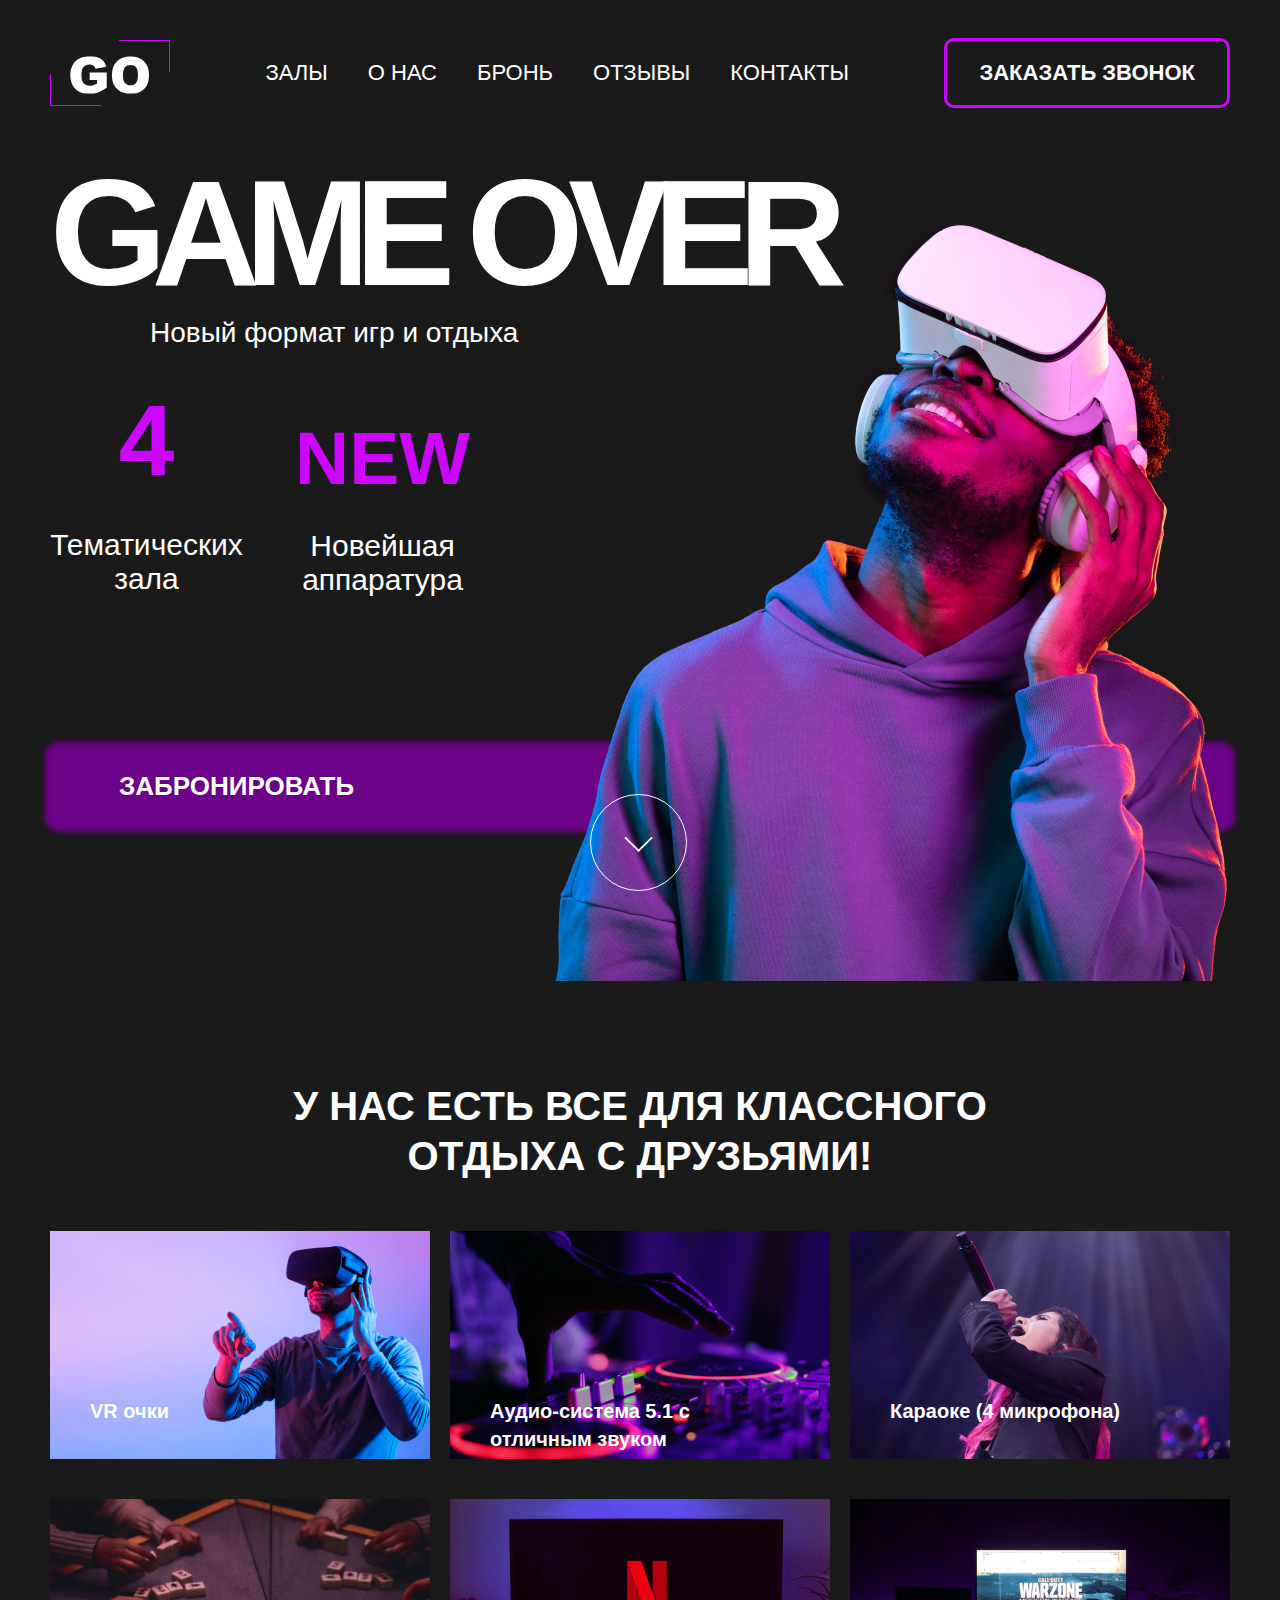
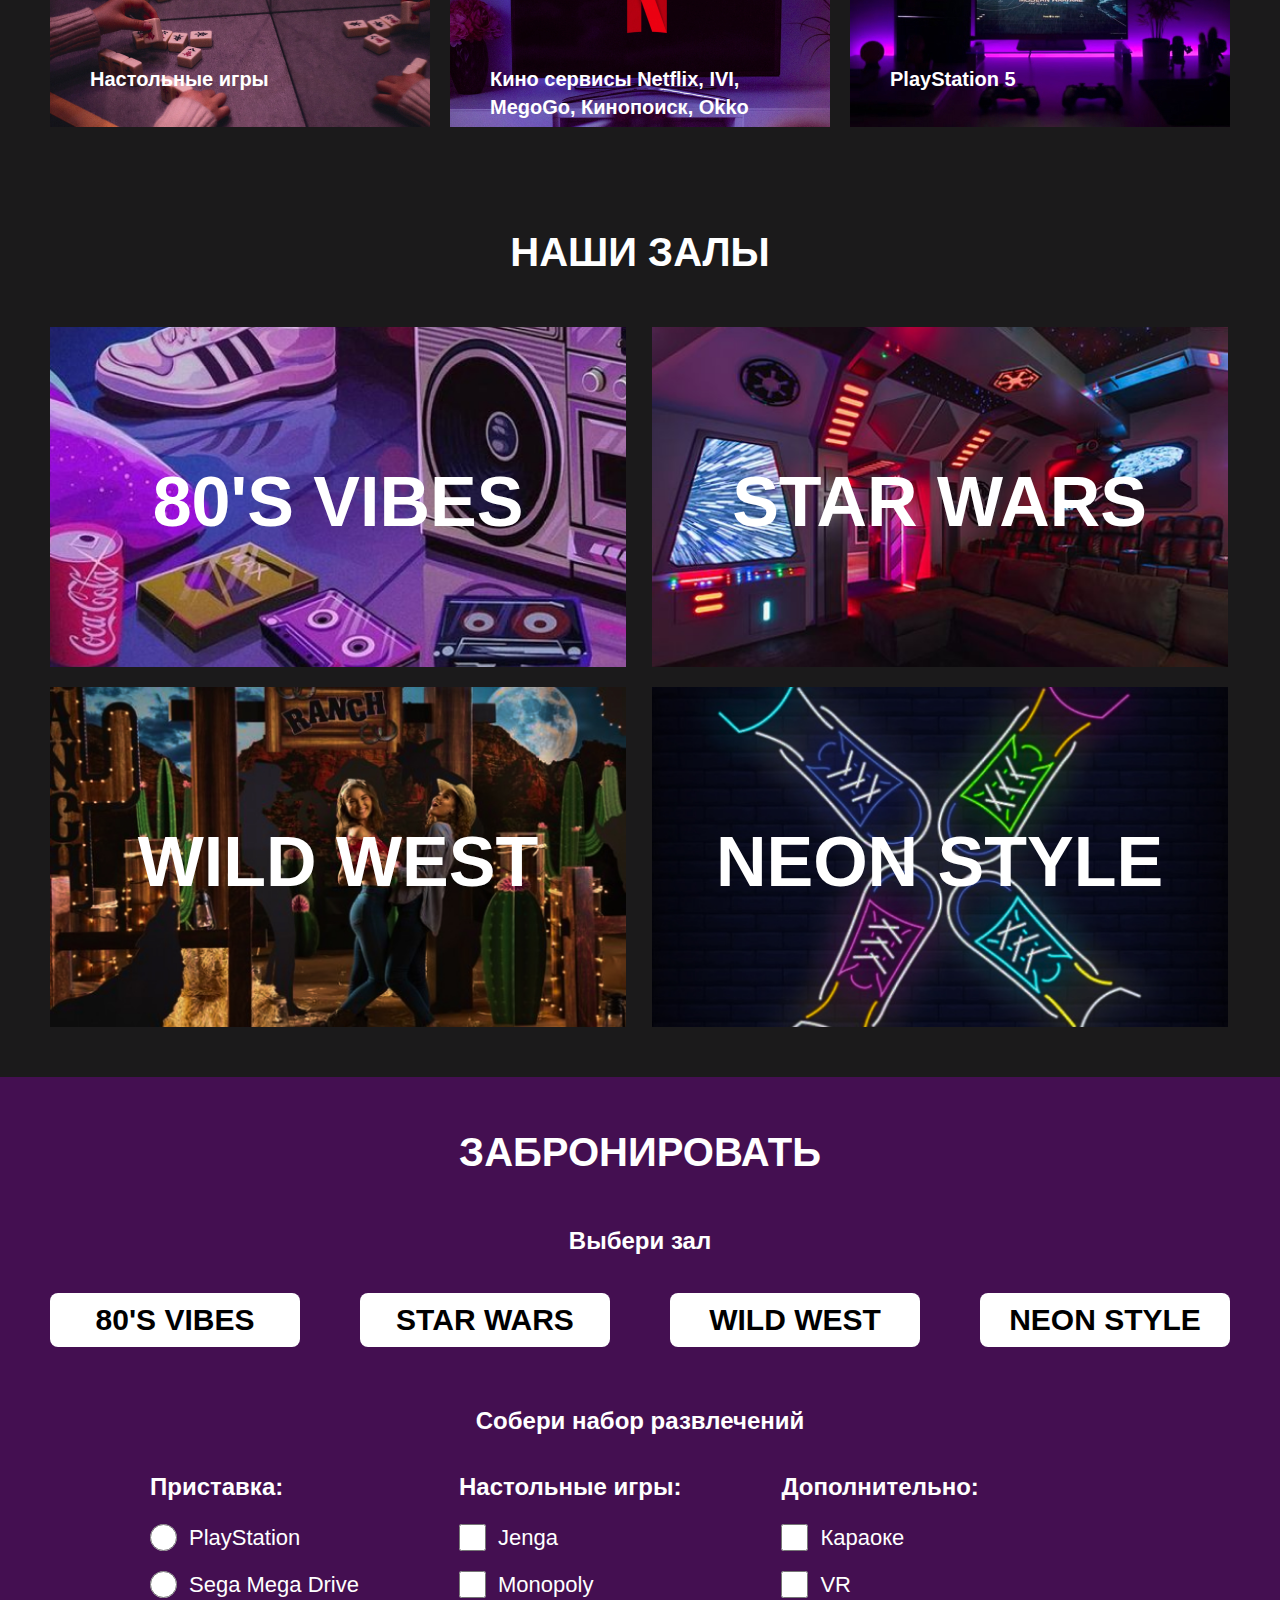
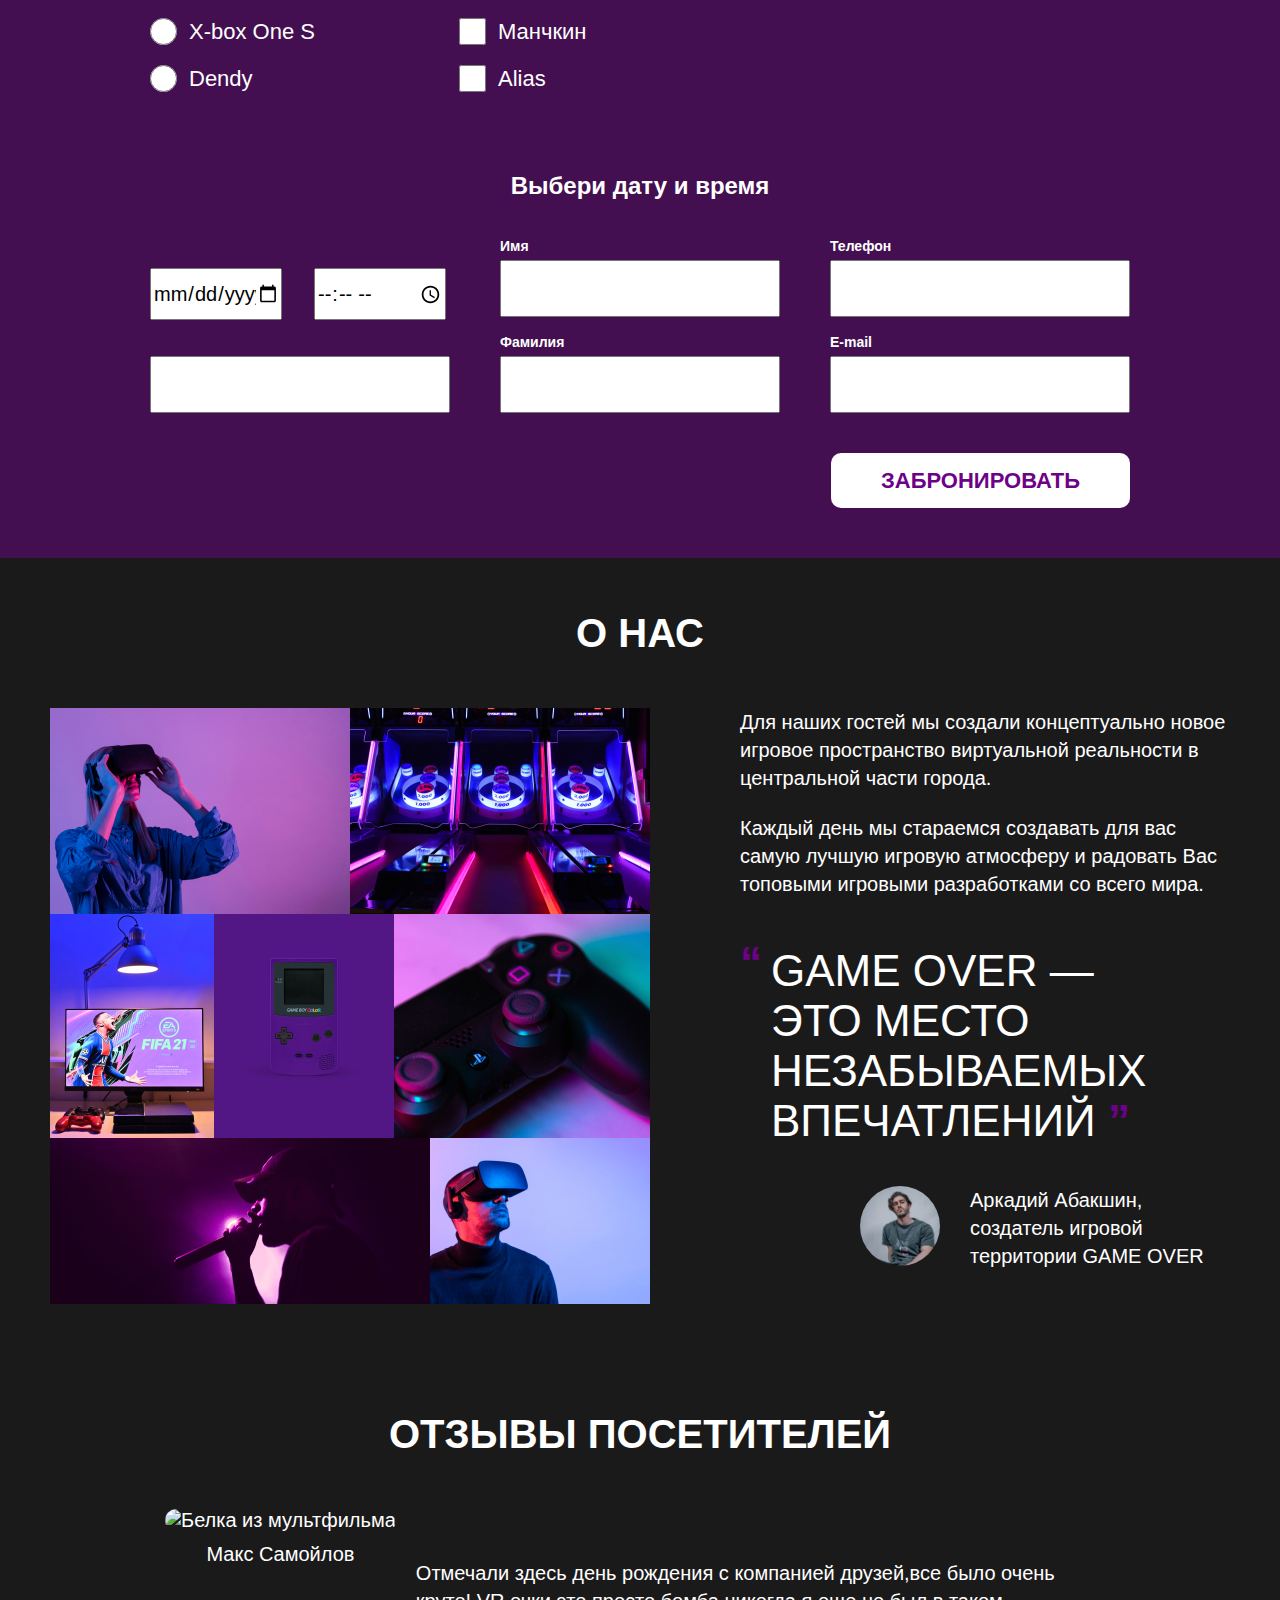
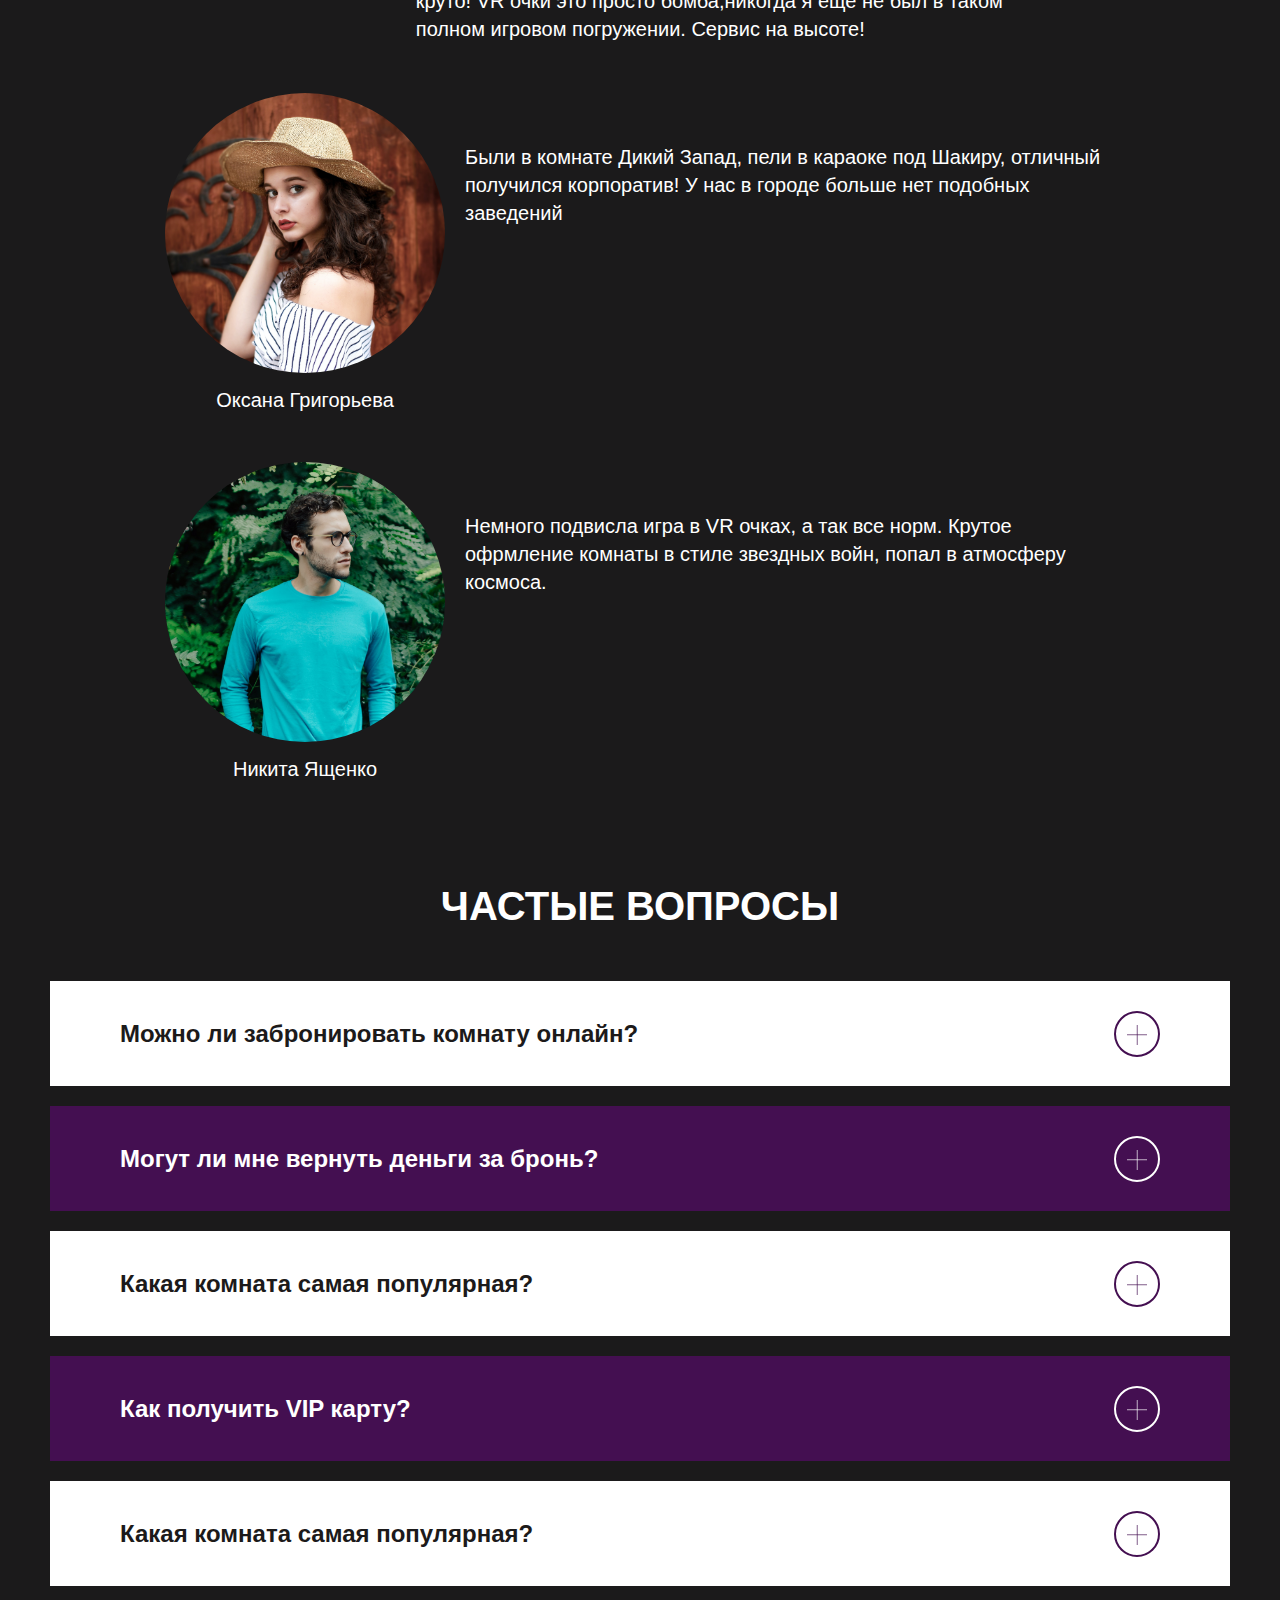
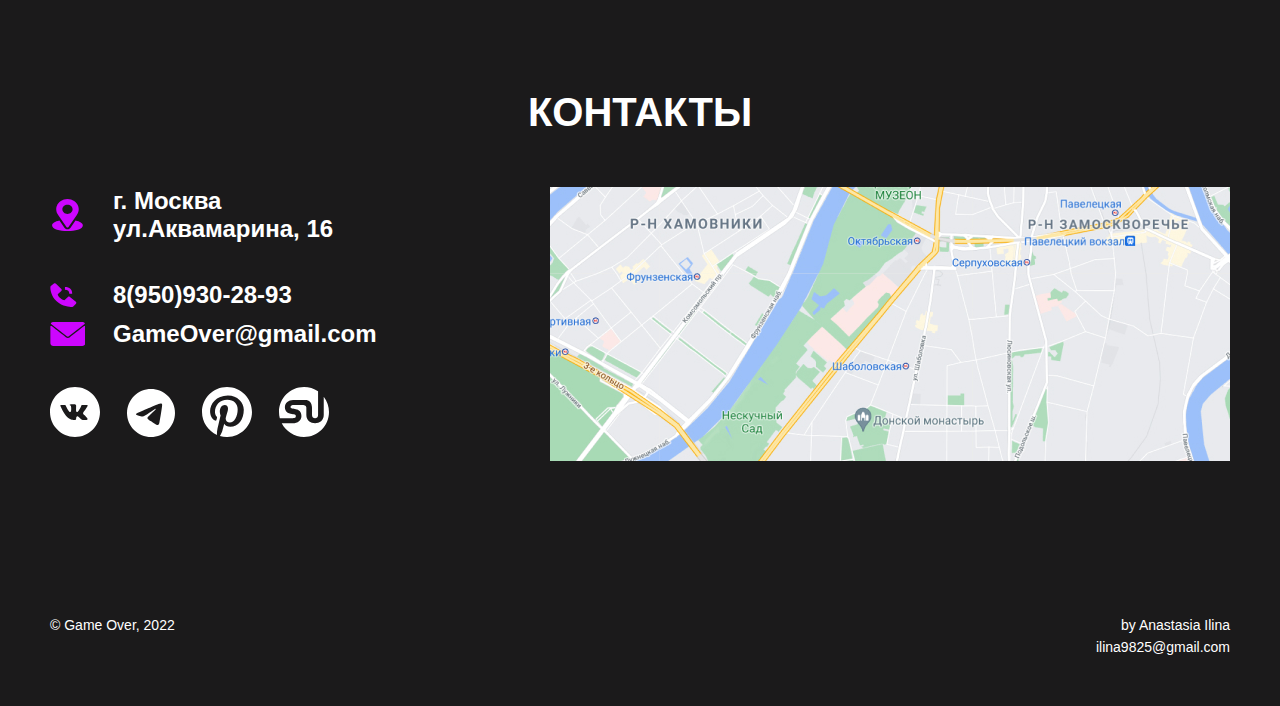
==== commit 40aacad5: "add files" ====
--- a/index.html
+++ b/index.html
@@ -15,9 +15,7 @@
 
             <header class="header">
                 <div class="container menu">
-                
                 <img src="img/logo.svg" alt="logo">
-            
                 <nav class="menu-nav">
                     <ul class="menu-nav__list">
                         <li class="menu-nav__item"><a class="menu-nav__link" href="#halls">Залы</a></li>
@@ -27,7 +25,7 @@
                         <li class="menu-nav__item"><a class="menu-nav__link" href="#contacts">Контакты</a></li>
                     </ul>
                 </nav>
-                <button class="menu__button">Заказать звонок</button>
+                <button class="menu__button" type="button" href="#" >Заказать звонок</button>
             </div>
             </header>
 
@@ -36,43 +34,46 @@
                     <div class="container hero__container">
                         <h1 class="hero__title">Game Over</h1>
                         <p class="hero__text">Новый формат игр и отдыха</p>
-                        <img class="hero__image-man" src="img/man.png" alt="Мужфина в очках виртуальной реальности">
-                        <img class="hero__image-arrow" src="img/down.svg" alt="Круглый значок со стрелкой вниз">
-                        <div class="hero__booking">
-                            <div class="booking-about">
-                                <p class="booking-about__text booking-about__text--number-4">Тематических зала</p>
-                                <p class="booking-about__text booking-about__text--text-new">Новейшая аппаратура</p>
+                        <a href="#entertainment"><img class="hero__image-arrow" src="img/down.svg" alt="Круглый значок со стрелкой вниз"></a>
+                        <div class="hero__block">
+                            <div class="hero__block-about">
+                                <p class="hero__item-number">4</p>
+                                <p class="hero__item-text">Тематических зала</p>
+                            </div>
+                            <div class="hero__block-about">
+                                <p class="hero__item-word">NEW</p>
+                                <p class="hero__item-text">Новейшая аппаратура</p>
                             </div>
                         </div>
-                            <button class="hero__booking-button">Забронировать</button>    
+                            <a href="#reserve" class="hero__booking-button">Забронировать</a>    
                     </div>
                 </section>
 
-                <section class="section entertainment">
+                <section class="section entertainment" id="entertainment">
                     <div class="container">
-                    <h1 class="section__title">У нас есть все для классного отдыха с друзьями!</h1>
+                    <h2 class="section__title">У нас есть все для классного отдыха с друзьями!</h2>
                     <ul class="entertainment__list">
-                        <li class="entertainment__item entertainment__item--vr">
+                        <li class="entertainment__item entertainment__item--type--vr">
                                 <p class="entertainment__text">VR очки</p>
                         </li>
 
-                        <li class="entertainment__item entertainment__item--audio ">
+                        <li class="entertainment__item entertainment__item--type--audio ">
                                 <p class="entertainment__text">Аудио-система 5.1 с отличным звуком</p>
                         </li>
 
-                        <li class="entertainment__item entertainment__item--micro">
+                        <li class="entertainment__item entertainment__item--type--micro">
                                 <p class="entertainment__text">Караоке (4 микрофона)</p>
                         </li>
 
-                        <li class="entertainment__item entertainment__item--game ">
+                        <li class="entertainment__item entertainment__item--type--game ">
                                 <p class="entertainment__text">Настольные игры</p>
                         </li>
 
-                        <li class="entertainment__item entertainment__item--netflix ">
+                        <li class="entertainment__item entertainment__item--type--netflix ">
                                 <p class="entertainment__text">Кино сервисы Netflix, IVI, MegoGo, Кинопоиск, Okko</p>
                         </li>
 
-                        <li class="entertainment__item entertainment__item--sony ">
+                        <li class="entertainment__item entertainment__item--type--sony ">
                                 <p class="entertainment__text">PlayStation 5</p>
                         </li>
                     </ul>
@@ -83,16 +84,16 @@
                     <div class="container">
                         <h2 class="section__title">Наши залы</h2>
                         <ol class="halls__list">
-                            <li class="halls__item halls__item--image--vibes">
+                            <li class="halls__item halls__item--type--vibes">
                                 <p class="halls__text">80's vibes</p>
                             </li>
-                            <li class="halls__item halls__item--image--starwars">
+                            <li class="halls__item halls__item--type--starwars">
                                 <p class="halls__text"> Star wars</p>
                             </li>
-                            <li class="halls__item halls__item--image--wildwest">
+                            <li class="halls__item halls__item--type--wildwest">
                                 <p class="halls__text">Wild west </p>
                             </li>
-                            <li class="halls__item halls__item--image--neonstyle">
+                            <li class="halls__item halls__item--type--neonstyle">
                                 <p class="halls__text">Neon style</p>
                             </li>
                         </ol>
@@ -102,11 +103,10 @@
                 <section class="section reserve" id="reserve">
                     <div class="container">
                         <h2 class="section__title">Забронировать</h2>
-                        <form class="reserve-form" action="https://jsonplaceholder.typicode.com/posts">
-                            <fieldset class="reserve-form__block">
+                            <form class="reserve-form__block" action="https://jsonplaceholder.typicode.com/posts">
                                 
-                                <legend class="reserve-form__title">Выбери зал</legend>
-                                <div class="reserve-hall">
+                                <fieldset class="reserve-hall">
+                                    <legend class="reserve-form__title">Выбери зал</legend>
                                 <input class="reserve-hall__input visually-hidden" type="radio" name="halls" id="hall-1" value="80s-vibes">
                                 <label class="reserve-hall__label" for="hall-1">80's vibes</label>
 
@@ -118,107 +118,79 @@
 
                                 <input class="reserve-hall__input visually-hidden" type="radio" name="halls" id="hall-4" value="neon-style">
                                 <label class="reserve-hall__label" for="hall-4">neon style</label>
-                            </div>
+                            </fieldset>
 
                             <fieldset class="reserve-entertainment">
                                 <legend class="reserve-form__title">Собери набор развлечений</legend>
-                                    <div class="reserve-entertainment__item">
-                                    <p class="reserve-form__text">Приставка:</p>
-
-                                    <div class="choice-box">
-                                    <input class="choice-box__input" type="radio" name="game-console" id="PS" value="PS">
-                                    <label for="PS">PlayStation</label>
-                                    </div>
-
-                                    <div class="choice-box">
-                                    <input class="choice-box__input" type="radio" name="game-console" id="sega" value="sega">
-                                    <label for="sega">Sega Mega Drive</label>
-                                    </div>
-
-                                    <div class="choice-box">
-                                    <input class="choice-box__input" type="radio" name="game-console" id="xbox" value="x-box">
-                                    <label for="xbox">X-box One S</label>
-                                    </div>
-
-                                    <div class="choice-box">
-                                    <input class="choice-box__input" type="radio" name="game-console" id="dendy" value="dendy">
-                                    <label for="dendy">Dendy</label>
-                                </div>
-                                </div>
-
-                                    <div class="reserve-entertainment__item">
-                                        <p class="reserve-form__text">Настольные игры:</p>
-                                        <div class="choice-box">
-                                    <input class="choice-box__input" type="checkbox" name="table-games" id="jenga" value="jenga">
-                                    <label for="jenga">Jenga</label>
-                                            </div>
-
-                                            <div class="choice-box">
-                                    <input class="choice-box__input" type="checkbox" name="table-games" id="monopoly" value="monopoly">
-                                    <label for="monopoly">Monopoly</label>
-                                </div>
-
-                                <div class="choice-box">
-                                    <input class="choice-box__input"  type="checkbox" name="table-games" id="manchkin" value="manchkin">
-                                    <label for="manchkin">Манчкин</label>
-                                    </div>
-
-                                    <div class="choice-box">
-                                    <input class="choice-box__input" type="checkbox" name="table-games" id="alias" value="alias">
-                                    <label for="alias">Alias</label>
-                                </div>
-                            </div>
+                                    <fieldset class="reserve-entertainment__item">
+                                    <legend class="reserve-entertainment__title">Приставка:</legend>
+
+                                    <label class="reserve-etertainment__label">
+                                    <input class="reserve-etertainment__input" type="radio" name="game-console" value="PS">PlayStation</label>
+                    
+                                    <label class="reserve-etertainment__label">
+                                    <input class="reserve-etertainment__input" type="radio" name="game-console" id="sega" value="sega">Sega Mega Drive</label>
+
+                                    <label class="reserve-etertainment__label">
+                                    <input class="reserve-etertainment__input" type="radio" name="game-console" id="xbox" value="x-box">X-box One S</label>
+
+                                    <label class="reserve-etertainment__label">
+                                    <input class="reserve-etertainment__input" type="radio" name="game-console" id="dendy" value="dendy"> Dendy</label>
+                            </fieldset>
+
+                                    <fieldset class="reserve-entertainment__item">
+                                        <legend class="reserve-entertainment__title">Настольные игры:</legend>
+                                        <label  class="reserve-etertainment__label">
+                                    <input class="reserve-etertainment__input" type="checkbox" name="table-games" id="jenga" value="jenga">Jenga</label>
+                                            
+                                    <label class="reserve-etertainment__label">   
+                                    <input class="reserve-etertainment__input" type="checkbox" name="table-games" id="monopoly" value="monopoly">Monopoly</label>
+
+                                    <label class="reserve-etertainment__label">
+                                    <input class="reserve-etertainment__input"  type="checkbox" name="table-games" id="manchkin" value="manchkin">Манчкин</label>
+                                    
+                                    <label  class="reserve-etertainment__label">
+                                    <input class="reserve-etertainment__input" type="checkbox" name="table-games" id="alias" value="alias"> Alias</label> 
+                            </fieldset>
                             
-                                    <div class="reserve-entertainment__item">
-                                        <p class="reserve-form__text">Дополнительно:</p>
-                                    <div class="choice-box">
-                                    <input class="choice-box__input" type="checkbox" name="entertainment" id="karaoke" value="karaoke">
-                                    <label for="karaoke">Караоке</label>
-                                    </div>
-
-                                    <div class="choice-box">
-                                    <input class="choice-box__input"  type="checkbox" name="entertainment" id="vr" value="vr">
-                                    <label for="vr">VR</label>
-                                    </div>
-                                    </div>
+                                    <fieldset class="reserve-entertainment__item">
+                                        <legend class="reserve-entertainment__title">Дополнительно:</legend>
+                                        <label class="reserve-etertainment__label">
+                                    <input class="reserve-etertainment__input" type="checkbox" name="entertainment" id="karaoke" value="karaoke">Караоке</label>
+                                    
+                                <label  class="reserve-etertainment__label">
+                                    <input class="reserve-etertainment__input"  type="checkbox" name="entertainment" id="vr" value="vr">
+                                    VR</label>
                                 </fieldset>
+                            </fieldset>
 
                             <fieldset class="reserve-info">
                                 <legend class="reserve-form__title">Выбери дату и время</legend>
-                                <div class="reserve-info__block">
+                                <div class="reserve-info__block reserve-date">
                                 <div class="reserve-info__field-date">
                                     <input class="reserve-info__input-date" type="date" name="reserve-date"  id="date-field" required>
                                     <input class="reserve-info__input-date" type="time" name="reserve-time" id= "time-field" required>     
                                 </div>
-
-                                    <input class="reserve-info__input-amount" list="amount" type="number" name="number" id="amount-field" required>
-                                    <datalist id="amount">
-                                    <option>Сколько человек</option>
-                                    <option value="1"></option>
-                                    <option value="2"></option>
-                                    <option value="3"></option>
-                                    </datalist>
+                                <input class="reserve-info__input" type="number" name="number" id="amount-field" required>
                             </div>
 
-                                <div class="reserve-name">
+                                <div class=" reserve-info__block reserve-name">
                                     <label class="reserve-info__label" for="name-field">Имя</label>
                                     <input class="reserve-info__input" type="text" name="name" id="name-field" required>
-
                                     <label class="reserve-info__label" for="surname-field">Фамилия</label>
                                     <input class="reserve-info__input" type="text" name="surname" id="surname-field" required>    
                                 </div>
 
-                                <div class="reserve-contacts">
+                                <div class=" reserve-info__block reserve-contacts">
                                     <label class="reserve-info__label" for="phone-field">Телефон</label>
                                     <input class="reserve-info__input" type="tel" name="phone" id="phone-field" required>
                                     <label class="reserve-info__label" for="email-field">E-mail</label>
                                     <input class="reserve-info__input" type="email" name="email" id="email-field">
                                 </div>
                             </fieldset>
-                            </fieldset>  
-                        </form>
-                    <button class="reserve__button" type="submit">Забронировать</button>
-                </div>
+                            </form>
+                            <button class="reserve__button" type="submit">Забронировать</button>
+                    </div>
             </section>
 
             <section class="section about" id="about">
@@ -312,27 +284,29 @@
                 <h2 class="section__title">Контакты</h2>
                 <div class="contacts-info">
                 <div>
-                <adress class="footer__contacts contacts">
+                <address class="footer__contacts contacts">
                     <p class="contacts__block contacts__block--type--adress">г. Москва ул.Аквамарина, 16</p>
                         <a class="contacts__block contacts__block--type--tel" href="tel:89509302893">8(950)930-28-93</a>
                         <a class="contacts__block contacts__block--type--mail" href="mailto:GameOver@gmail.com">GameOver@gmail.com</a>     
-                </adress>
+                </address>
 
                 <nav class="footer__nav nav">
                     <ul class="nav__list">
                         <li class="nav__item">
-                            <a class="nav__link" href="http://vk.com"><img class="nav__img" src="img/vk.svg"
-                                    alt="значок vk"></a>
+                            <a class="nav__link" href="http://vk.com">
+                                <img class="nav__img" src="img/vk.svg" alt="значок vk"></a>
                         </li>
                         <li class="nav__item">
-                            <a class="nav__link" href="http://tg.com"><img class="nav-img" src="img/telegram.svg" alt="значок telegram"></a>
+                            <a class="nav__link" href="http://tg.com">
+                                <img class="nav-img" src="img/telegram.svg" alt="значок telegram"></a>
                         </li>
                         <li class="nav__item">
-                            <a class="nav__link" href="http://pinterst.com"><img class="nav-img" src="img/pinterest.svg" alt="значок pinterest"></a>
+                            <a class="nav__link" href="http://pinterst.com">
+                                <img class="nav-img" src="img/pinterest.svg" alt="значок pinterest"></a>
                         </li>
                         <li class="nav__item">
-                            <a class="nav__link" href="http://stumbleupon.com"><img class=" nav-img" src="img/stumbleupon.svg"
-                                    alt="значок stumbleupon"></a>
+                            <a class="nav__link" href="http://stumbleupon.com">
+                                <img class=" nav-img" src="img/stumbleupon.svg" alt="значок stumbleupon"></a>
                         </li>
                     </ul>    
                 </nav>
@@ -344,12 +318,10 @@
                 <p>© Game Over, 2022</p>
                 <div class="about-author">
                     <p class="about-author__text"> by Anastasia Ilina</p>
-                    <p>ilina9825@gmail.com</p>
+                    <a  href="mailto:ilina9825@gmail.com">ilina9825@gmail.com</a>
                 </div>   
             </address>
         </div>
         </footer>
-
     </body>
-
     </html>